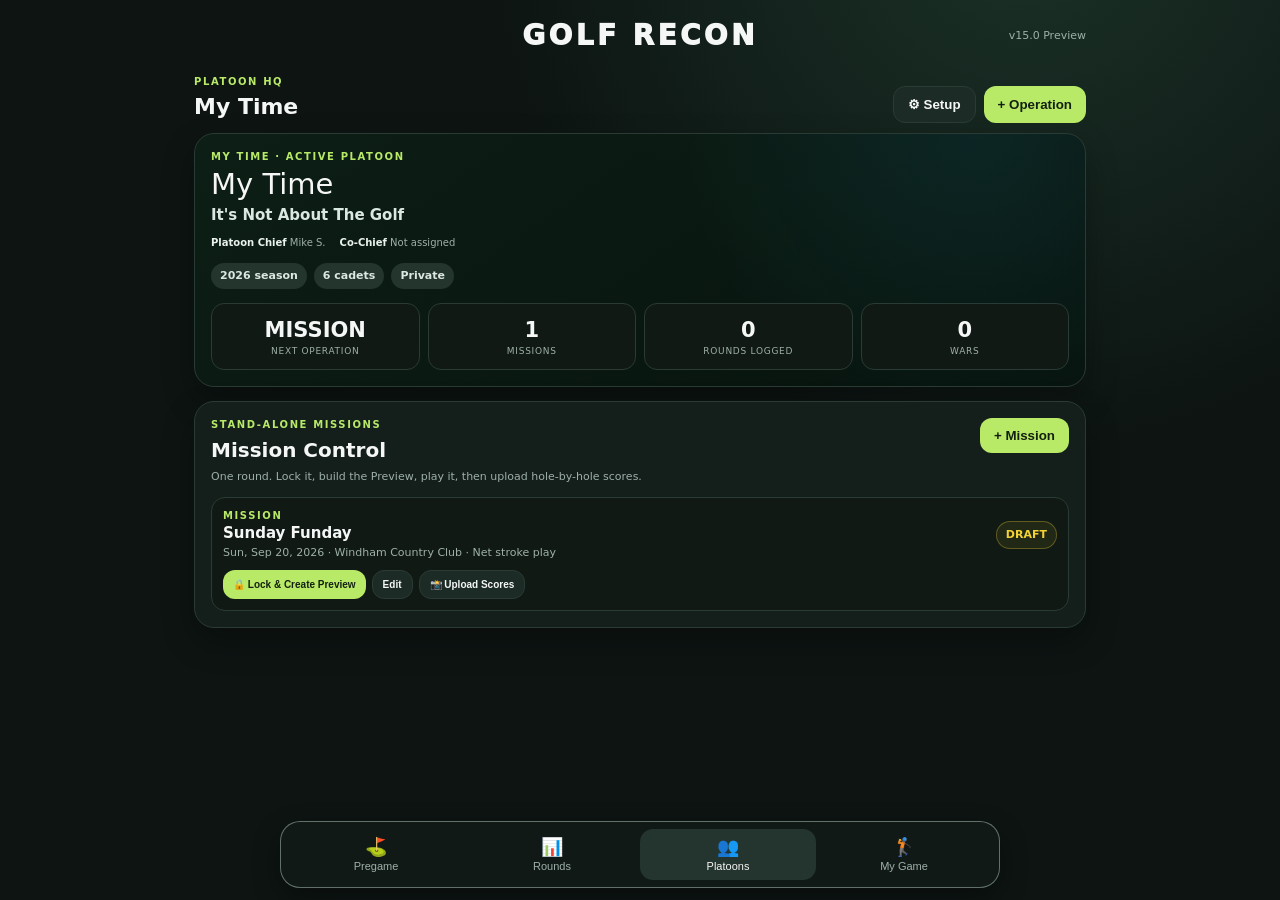
==== platoons-v15.html @ 47cfb5f1 "Add Platoons v15 mission and war workflow prototype" ====
<!doctype html>
<html lang="en">
<head>
<meta charset="utf-8"><meta name="viewport" content="width=device-width,initial-scale=1,viewport-fit=cover">
<title>Golf Recon v15 Platoons</title>
<style>
:root{--bg:#0d1412;--panel:#15201c;--panel2:#1d2b26;--line:#2a3a34;--text:#f5f7f6;--muted:#9eb0a8;--accent:#b8ea68;--accent2:#83c94f;--warning:#ffd400;--danger:#ff4d4f;--blue:#7edbff;--shadow:0 14px 32px rgba(0,0,0,.28)}*{box-sizing:border-box}body{margin:0;background:radial-gradient(circle at 80% -10%,#1b3228 0,#0d1412 38%),var(--bg);color:var(--text);font:15px/1.45 Inter,ui-sans-serif,system-ui,-apple-system,BlinkMacSystemFont,"Segoe UI",sans-serif}.app{max-width:920px;margin:auto;min-height:100vh;padding:16px 14px 100px}.top{display:grid;grid-template-columns:1fr auto 1fr;align-items:center;margin-bottom:18px}.brand{text-align:center;font-size:28px;font-weight:950;letter-spacing:.12em}.version{font-size:11px;color:var(--muted);justify-self:end}.eyebrow{font-size:10px;letter-spacing:.16em;color:var(--accent);font-weight:900}.section-head{display:flex;justify-content:space-between;align-items:flex-end;gap:12px;margin:18px 0 10px}.section-head h2{margin:2px 0 0;font-size:22px}.actions{display:flex;gap:8px;flex-wrap:wrap}.button{border:0;border-radius:12px;padding:10px 14px;font-weight:850;cursor:pointer}.primary{background:var(--accent);color:#14200f}.secondary{background:var(--panel2);color:var(--text);border:1px solid var(--line)}.card{background:rgba(21,32,28,.94);border:1px solid var(--line);border-radius:20px;padding:16px;box-shadow:var(--shadow)}.command{background:radial-gradient(circle at 88% 0,rgba(56,201,255,.08),transparent 36%),linear-gradient(145deg,rgba(13,31,22,.98),rgba(7,19,14,.98))}.title{font-size:29px;line-height:1;margin:6px 0}.motto{font-weight:800;color:#dbe8e1}.admin{font-size:10px;color:var(--muted);margin-top:9px;display:flex;gap:14px;flex-wrap:wrap}.admin strong{color:#eaf2ee}.badges{display:flex;gap:7px;flex-wrap:wrap;margin-top:12px}.badge,.tag{display:inline-flex;align-items:center;border-radius:999px;padding:5px 9px;background:#24352e;color:#dce8e2;font-size:11px;font-weight:800}.kpis{display:grid;grid-template-columns:repeat(4,1fr);gap:8px;margin-top:14px}.kpi{background:#101914;border:1px solid var(--line);border-radius:13px;padding:11px;text-align:center}.kpi strong{display:block;font-size:21px}.kpi span{display:block;color:var(--muted);font-size:9px;text-transform:uppercase;letter-spacing:.08em}.mission-card,.war-card{margin-top:14px}.row{display:flex;align-items:flex-start;justify-content:space-between;gap:12px}.row h3{margin:3px 0 4px;font-size:20px}.muted{color:var(--muted)}.small{font-size:11px}.war{color:#ffcf68;border:1px solid rgba(255,207,104,.35);background:rgba(255,207,104,.08)}.mission{color:var(--blue);border:1px solid rgba(126,219,255,.28);background:rgba(126,219,255,.08)}.draft{color:#f2d335;border:1px solid rgba(242,211,53,.3);background:rgba(242,211,53,.08)}.ready{color:var(--accent);border:1px solid rgba(184,234,104,.3);background:rgba(184,234,104,.07)}.complete{color:#7ee39b;border:1px solid rgba(126,227,155,.3);background:rgba(126,227,155,.07)}.progress{height:8px;background:#0c1512;border-radius:999px;overflow:hidden;margin:12px 0}.progress span{display:block;height:100%;background:linear-gradient(90deg,var(--accent),var(--accent2));width:50%}.mission-list{display:grid;gap:8px;margin-top:12px}.mission-item{border:1px solid var(--line);background:#101914;border-radius:14px;padding:11px}.mission-item .row{align-items:center}.mini-actions{display:flex;gap:6px;flex-wrap:wrap;margin-top:9px}.mini-actions .button{padding:8px 10px;font-size:10px}.leaderboard{width:100%;border-collapse:collapse;margin-top:10px}.leaderboard th,.leaderboard td{padding:9px 6px;border-bottom:1px solid var(--line);text-align:left}.leaderboard th{font-size:9px;color:var(--muted);text-transform:uppercase;letter-spacing:.08em}.leaderboard td:nth-child(n+2),.leaderboard th:nth-child(n+2){text-align:right}.move-up{color:#69df8b}.move-down{color:#ff8f8f}.preview{margin-top:12px;border-left:3px solid var(--accent);padding:12px 12px 2px;background:#101914;border-radius:0 13px 13px 0}.preview h4{margin:0 0 5px}.preview p{font-size:12px;color:#dce6e1;margin:0 0 10px}.bottom-nav{position:fixed;left:50%;bottom:12px;transform:translateX(-50%);width:min(720px,calc(100% - 24px));display:grid;grid-template-columns:repeat(4,1fr);background:rgba(18,27,24,.96);backdrop-filter:blur(14px);border:1px solid rgba(207,232,219,.42);border-radius:20px;padding:7px;box-shadow:0 10px 28px rgba(0,0,0,.32)}.nav{border:0;background:transparent;color:var(--muted);padding:7px;border-radius:13px}.nav span{display:block;font-size:18px}.nav small{font-size:11px}.nav.active{background:#24342e;color:var(--text)}dialog{border:0;padding:0;background:transparent;color:var(--text);width:min(640px,calc(100% - 24px))}dialog::backdrop{background:rgba(0,0,0,.75)}.dialog{max-height:calc(100dvh - 28px);overflow:auto;background:#16221d;border:1px solid var(--line);border-radius:22px;padding:20px}.dialog-head{display:flex;justify-content:space-between;gap:10px}.dialog-head h2{margin:3px 0}.x{border:0;background:transparent;color:var(--text);font-size:20px}.form-grid{display:grid;grid-template-columns:1fr 1fr;gap:10px}label{display:grid;gap:5px;margin-top:11px;font-weight:750;font-size:12px}input,select,textarea{width:100%;background:#0e1714;color:var(--text);border:1px solid var(--line);border-radius:11px;padding:10px;font:inherit}textarea{min-height:72px}.choice-grid{display:grid;grid-template-columns:1fr 1fr;gap:9px;margin-top:14px}.choice{border:1px solid var(--line);background:#101914;color:var(--text);border-radius:14px;padding:16px;text-align:left}.choice strong{display:block;font-size:17px}.choice span{display:block;font-size:10px;color:var(--muted);margin-top:4px}.dialog-actions{display:flex;justify-content:flex-end;gap:8px;margin-top:17px}.notice{font-size:10px;color:var(--muted);padding:9px 10px;border:1px solid var(--line);border-radius:10px;background:#101914;margin-top:10px}.score-grid{overflow:auto;margin-top:10px}.score-grid table{border-collapse:collapse;min-width:760px;width:100%;font-size:10px}.score-grid th,.score-grid td{padding:5px;border:1px solid var(--line);text-align:center}.score-grid th:first-child,.score-grid td:first-child{text-align:left;position:sticky;left:0;background:#101914}.upload{border:1px dashed #52685d;border-radius:16px;padding:20px;text-align:center;background:#101914;margin-top:14px}.upload input{display:none}.hidden{display:none}@media(max-width:700px){.brand{font-size:22px}.kpis{grid-template-columns:repeat(2,1fr)}.form-grid,.choice-grid{grid-template-columns:1fr}.row{flex-direction:column}.row .actions{width:100%}.section-head{align-items:flex-start}.section-head .actions{justify-content:flex-end}.app{padding-left:12px;padding-right:12px}}
</style>
</head>
<body><div class="app"><div class="top"><div></div><div class="brand">GOLF RECON</div><div class="version">v15.0 Preview</div></div><main id="app"></main></div>
<nav class="bottom-nav"><button class="nav"><span>⛳</span><small>Pregame</small></button><button class="nav"><span>📊</span><small>Rounds</small></button><button class="nav active"><span>👥</span><small>Platoons</small></button><button class="nav"><span>🏌️</span><small>My Game</small></button></nav>
<script>
const K='golfrecon-platoons-v15-preview';
const defaultState={name:'My Time',motto:"It's Not About The Golf",chief:'Mike S.',coChief:'Not assigned',season:2026,cadets:6,visibility:'Private',wars:[],missions:[{id:'m1',title:'Sunday Funday',date:'2026-09-20',course:'Windham Country Club',format:'Net stroke play',players:['Mike S.','Sully','Chuck','Cunny'],status:'draft',preview:null,results:null}]};
let data=(()=>{try{return {...defaultState,...JSON.parse(localStorage.getItem(K)||'{}')}}catch{return structuredClone(defaultState)}})();
const save=()=>localStorage.setItem(K,JSON.stringify(data));
const esc=s=>String(s??'').replace(/[&<>"']/g,m=>({'&':'&amp;','<':'&lt;','>':'&gt;','"':'&quot;',"'":'&#39;'}[m]));
const fmtDate=v=>v?new Date(v+'T12:00:00').toLocaleDateString(undefined,{weekday:'short',month:'short',day:'numeric',year:'numeric'}):'Date TBD';
function allMissions(){return [...(data.missions||[]),...(data.wars||[]).flatMap(w=>(w.missions||[]).map(m=>({...m,warId:w.id,warTitle:w.title})))]}
function createPreview(m){const prior=allMissions().filter(x=>x.id!==m.id&&x.course===m.course&&x.results);const history=prior.length?`${prior.length} prior Platoon round${prior.length===1?'':'s'} here are in the books.`:'No Platoon history here yet — this one starts the book.';return {generated:new Date().toISOString(),battlefield:`${m.course}: ${history}`,watch:`Watch the opening stretch and keep doubles off the card. ${m.players?.[0]||'The field'} gets the first spotlight.`,history:prior.length?`Previous rounds at ${m.course} are loaded and will drive player-versus-player callouts.`:`First Mission at ${m.course}. Today's scores will establish the course baseline.`,targets:(m.players||[]).map((p,i)=>`${p} — ${i===0?'set the pace':'beat your own baseline and pressure the leaders'}.`).join(' ')}}
function statusTag(s){return `<span class="tag ${s==='completed'?'complete':s==='ready'?'ready':'draft'}">${s==='completed'?'COMPLETE':s==='ready'?'PREVIEW READY':'DRAFT'}</span>`}
function render(){const missions=allMissions();const completed=missions.filter(m=>m.status==='completed').length;const next=missions.filter(m=>m.status!=='completed').sort((a,b)=>String(a.date).localeCompare(String(b.date)))[0];document.getElementById('app').innerHTML=`
<div class="section-head"><div><div class="eyebrow">PLATOON HQ</div><h2>${esc(data.name)}</h2></div><div class="actions"><button class="button secondary" onclick="openSetup()">⚙ Setup</button><button class="button primary" onclick="openCreateChooser()">+ Operation</button></div></div>
<section class="card command"><div class="eyebrow">${esc(data.name.toUpperCase())} · ACTIVE PLATOON</div><div class="title">${esc(data.name)}</div><div class="motto">${esc(data.motto)}</div><div class="admin"><span><strong>Platoon Chief</strong> ${esc(data.chief)}</span><span><strong>Co-Chief</strong> ${esc(data.coChief)}</span></div><div class="badges"><span class="badge">${data.season} season</span><span class="badge">${data.cadets} cadets</span><span class="badge">${esc(data.visibility)}</span></div><div class="kpis"><div class="kpi"><strong>${next?esc(next.warId?'WAR':'MISSION'):'—'}</strong><span>Next Operation</span></div><div class="kpi"><strong>${missions.length}</strong><span>Missions</span></div><div class="kpi"><strong>${completed}</strong><span>Rounds Logged</span></div><div class="kpi"><strong>${data.wars?.length||0}</strong><span>Wars</span></div></div></section>
${(data.wars||[]).map(renderWar).join('')}
<section class="card mission-card"><div class="row"><div><div class="eyebrow">STAND-ALONE MISSIONS</div><h3>Mission Control</h3><div class="muted small">One round. Lock it, build the Preview, play it, then upload hole-by-hole scores.</div></div><button class="button primary" onclick="openMissionEditor()">+ Mission</button></div><div class="mission-list">${(data.missions||[]).length?(data.missions||[]).map(m=>renderMission(m)).join(''):'<div class="muted small">No stand-alone Missions yet.</div>'}</div></section>`}
function renderMission(m,war){return `<div class="mission-item"><div class="row"><div><div class="eyebrow">${war?'WAR MISSION':'MISSION'}</div><strong>${esc(m.title||m.course)}</strong><div class="muted small">${esc(fmtDate(m.date))} · ${esc(m.course)}${m.format?' · '+esc(m.format):''}</div></div>${statusTag(m.status)}</div>${m.preview?`<div class="preview"><h4>🛰️ Pre-Mission Intel</h4><p><strong>The Battlefield:</strong> ${esc(m.preview.battlefield)}</p><p><strong>Watch These Guys:</strong> ${esc(m.preview.watch)}</p><p><strong>History Lesson:</strong> ${esc(m.preview.history)}</p></div>`:''}<div class="mini-actions">${m.status==='draft'?`<button class="button primary" onclick="lockMission('${m.id}','${war?.id||''}')">🔒 Lock & Create Preview</button>`:`<button class="button secondary" onclick="viewPreview('${m.id}','${war?.id||''}')">View Preview</button>`}<button class="button secondary" onclick="openMissionEditor('${m.id}','${war?.id||''}')">Edit</button><button class="button secondary" onclick="openScores('${m.id}','${war?.id||''}')">📸 Upload Scores</button></div></div>`}
function renderWar(w){const ms=w.missions||[],done=ms.filter(m=>m.status==='completed').length;const leaderboard=calcLeaderboard(w);return `<section class="card war-card"><div class="row"><div><div class="eyebrow">WAR</div><h3>${esc(w.title)}</h3><div class="muted small">${esc(w.location||'Multi-course operation')} · ${done} of ${ms.length} Missions complete</div></div><span class="tag war">WAR IN PROGRESS</span></div><div class="progress"><span style="width:${ms.length?Math.round(done/ms.length*100):0}%"></span></div><div class="eyebrow">LIVE WAR LEADERBOARD</div>${leaderboard.length?`<table class="leaderboard"><thead><tr><th>Player</th><th>Missions</th><th>Pts</th><th>Move</th></tr></thead><tbody>${leaderboard.map((x,i)=>`<tr><td>${i+1}. ${esc(x.name)}</td><td>${x.played}</td><td><strong>${x.points}</strong></td><td class="${x.move>0?'move-up':x.move<0?'move-down':''}">${x.move>0?'▲ '+x.move:x.move<0?'▼ '+Math.abs(x.move):'—'}</td></tr>`).join('')}</tbody></table>`:'<div class="notice">Leaderboard activates as Mission results are completed.</div>'}<div class="mission-list">${ms.map(m=>renderMission(m,w)).join('')}</div><div class="mini-actions"><button class="button primary" onclick="openMissionEditor('','${w.id}')">+ Add Mission</button><button class="button secondary" onclick="lockWar('${w.id}')">🔒 Lock War & Create Preview</button></div>${w.preview?`<div class="preview"><h4>⚔️ War Preview</h4><p>${esc(w.preview)}</p></div>`:''}</section>`}
function calcLeaderboard(w){const map={};(w.missions||[]).filter(m=>m.status==='completed'&&m.results).forEach(m=>(m.results||[]).forEach(r=>{const x=map[r.name]||(map[r.name]={name:r.name,points:0,played:0,move:0});x.points+=Number(r.points||0);x.played++}));return Object.values(map).sort((a,b)=>b.points-a.points)}
function dlg(html){const d=document.createElement('dialog');d.innerHTML=`<div class="dialog">${html}</div>`;document.body.appendChild(d);d.addEventListener('close',()=>d.remove());d.showModal();return d}
function openCreateChooser(){const d=dlg(`<div class="dialog-head"><div><div class="eyebrow">CREATE OPERATION</div><h2>Mission or War?</h2></div><button class="x" onclick="this.closest('dialog').close()">✕</button></div><div class="choice-grid"><button class="choice" id="missionChoice"><strong>⛳ Mission</strong><span>One competitive round at one course.</span></button><button class="choice" id="warChoice"><strong>⚔️ War</strong><span>Multiple Missions, multiple rounds and courses, one live leaderboard.</span></button></div>`);d.querySelector('#missionChoice').onclick=()=>{d.close();openMissionEditor()};d.querySelector('#warChoice').onclick=()=>{d.close();openWarEditor()}}
function openSetup(){const d=dlg(`<div class="dialog-head"><div><div class="eyebrow">PLATOON SETUP</div><h2>${esc(data.name)}</h2></div><button class="x" onclick="this.closest('dialog').close()">✕</button></div><div class="form-grid"><label>Platoon name<input id="pn" value="${esc(data.name)}"></label><label>Season<input id="ps" type="number" value="${data.season}"></label></div><label>Motto<input id="pm" value="${esc(data.motto)}"></label><div class="form-grid"><label>Platoon Chief<input id="pc" value="${esc(data.chief)}"></label><label>Co-Chief<input id="pco" value="${esc(data.coChief)}"></label></div><div class="dialog-actions"><button class="button secondary" onclick="this.closest('dialog').close()">Cancel</button><button class="button primary" id="save">Save</button></div>`);d.querySelector('#save').onclick=()=>{data.name=d.querySelector('#pn').value.trim()||'My Time';data.season=Number(d.querySelector('#ps').value)||2026;data.motto=d.querySelector('#pm').value.trim();data.chief=d.querySelector('#pc').value.trim();data.coChief=d.querySelector('#pco').value.trim()||'Not assigned';save();d.close();render()}}
function openWarEditor(id){const w=(data.wars||[]).find(x=>x.id===id)||{};const d=dlg(`<div class="dialog-head"><div><div class="eyebrow">WAR SETUP</div><h2>${id?'Edit War':'Create War'}</h2></div><button class="x" onclick="this.closest('dialog').close()">✕</button></div><label>War name<input id="wt" value="${esc(w.title||'')}" placeholder="Butter Brook War 2027"></label><div class="form-grid"><label>Start date<input id="ws" type="date" value="${esc(w.start||'')}"></label><label>End date<input id="we" type="date" value="${esc(w.end||'')}"></label></div><label>Scoring system<select id="wf"><option>Points</option><option>Cumulative net</option><option>Match-play points</option><option>Team points</option></select></label><label>War notes<textarea id="wn">${esc(w.notes||'')}</textarea></label><div class="notice">Each Mission inside a War keeps its own course, date, players, handicap setup, format and results. The War leaderboard recalculates after every completed Mission.</div><div class="dialog-actions"><button class="button secondary" onclick="this.closest('dialog').close()">Cancel</button><button class="button primary" id="save">Save War</button></div>`);d.querySelector('#save').onclick=()=>{if(!d.querySelector('#wt').value.trim())return alert('Name the War.');if(id){Object.assign(w,{title:d.querySelector('#wt').value.trim(),start:d.querySelector('#ws').value,end:d.querySelector('#we').value,scoring:d.querySelector('#wf').value,notes:d.querySelector('#wn').value})}else{data.wars.push({id:'w'+Date.now(),title:d.querySelector('#wt').value.trim(),start:d.querySelector('#ws').value,end:d.querySelector('#we').value,scoring:d.querySelector('#wf').value,notes:d.querySelector('#wn').value,missions:[],preview:null})}save();d.close();render()}}
function missionRef(mid,wid){if(wid){const w=data.wars.find(x=>x.id===wid);return {m:w?.missions?.find(x=>x.id===mid),w}}return {m:data.missions.find(x=>x.id===mid),w:null}}
function openMissionEditor(mid='',wid=''){const ref=mid?missionRef(mid,wid):{m:null,w:wid?data.wars.find(x=>x.id===wid):null},m=ref.m||{};const d=dlg(`<div class="dialog-head"><div><div class="eyebrow">MISSION SETUP</div><h2>${mid?'Edit':'Create'} Mission</h2></div><button class="x" onclick="this.closest('dialog').close()">✕</button></div>${ref.w?`<div class="notice">Part of War: <strong>${esc(ref.w.title)}</strong></div>`:''}<div class="form-grid"><label>Date<input id="md" type="date" value="${esc(m.date||'')}"></label><label>Tee time<input id="mt" type="time" value="${esc(m.teeTime||'')}"></label></div><label>Course<input id="mc" value="${esc(m.course||'')}" placeholder="Campbell's Scottish Highlands"></label><label>Mission title<input id="mn" value="${esc(m.title||'')}" placeholder="Optional"></label><label>Format<input id="mf" value="${esc(m.format||'')}" placeholder="Net stroke play, skins, teams..."></label><label>Players<input id="mp" value="${esc((m.players||[]).join(', '))}" placeholder="Mike S., Sully, Chuck, Cunny"></label><label>Rules / notes<textarea id="mnotes">${esc(m.notes||'')}</textarea></label><div class="notice">Mission stays in DRAFT until you deliberately lock it and create the Preview.</div><div class="dialog-actions"><button class="button secondary" onclick="this.closest('dialog').close()">Cancel</button><button class="button primary" id="save">Save Draft</button></div>`);d.querySelector('#save').onclick=()=>{if(!d.querySelector('#md').value||!d.querySelector('#mc').value.trim())return alert('Choose a date and course.');const row={id:mid||'m'+Date.now(),date:d.querySelector('#md').value,teeTime:d.querySelector('#mt').value,course:d.querySelector('#mc').value.trim(),title:d.querySelector('#mn').value.trim(),format:d.querySelector('#mf').value.trim(),players:d.querySelector('#mp').value.split(',').map(x=>x.trim()).filter(Boolean),notes:d.querySelector('#mnotes').value.trim(),status:m.status||'draft',preview:m.preview||null,results:m.results||null};if(mid)Object.assign(ref.m,row);else if(ref.w)ref.w.missions.push(row);else data.missions.push(row);save();d.close();render()}}
function lockMission(mid,wid){const {m}=missionRef(mid,wid);if(!m)return;m.preview=createPreview(m);m.status='ready';save();render();viewPreview(mid,wid)}
function viewPreview(mid,wid){const {m}=missionRef(mid,wid);if(!m?.preview)return;dlg(`<div class="dialog-head"><div><div class="eyebrow">PRE-MISSION INTEL</div><h2>${esc(m.title||m.course)}</h2></div><button class="x" onclick="this.closest('dialog').close()">✕</button></div><div class="preview"><h4>🗺️ The Battlefield</h4><p>${esc(m.preview.battlefield)}</p><h4>👀 Watch These Guys</h4><p>${esc(m.preview.watch)}</p><h4>🔥 History Lesson</h4><p>${esc(m.preview.history)}</p><h4>🎯 Today's Targets</h4><p>${esc(m.preview.targets)}</p></div><div class="dialog-actions"><button class="button secondary" onclick="this.closest('dialog').close()">Close</button></div>`)}
function lockWar(id){const w=data.wars.find(x=>x.id===id);if(!w)return;if(!w.missions.length)return alert('Add at least one Mission first.');w.preview=`${w.title} is locked with ${w.missions.length} Mission${w.missions.length===1?'':'s'}. The leaderboard will update automatically as each Mission is completed. Courses on deck: ${[...new Set(w.missions.map(m=>m.course))].join(' · ')}.`;w.missions.forEach(m=>{if(m.status==='draft'){m.preview=createPreview(m);m.status='ready'}});save();render()}
function openScores(mid,wid){const {m,w}=missionRef(mid,wid);if(!m)return;const d=dlg(`<div class="dialog-head"><div><div class="eyebrow">MISSION RESULTS</div><h2>${esc(m.title||m.course)}</h2></div><button class="x" onclick="this.closest('dialog').close()">✕</button></div><div class="notice">Upload the same player screenshots you already use. Golf Recon will ultimately extract player name, holes 1–18, front/back/total and tournament handicap, then let you verify before saving.</div><label class="upload"><strong>📸 Add score screenshots</strong><span class="muted small">One or more player score screens</span><input id="files" type="file" accept="image/*" multiple></label><div id="fileNames" class="muted small" style="margin-top:8px"></div><div class="form-grid"><label>For this preview, player results<input id="results" placeholder="Mike S.:78:10, Sully:84:7, Chuck:88:5"></label><label>Format<span class="notice" style="margin:0">player:gross:war points</span></label></div><div class="notice">The live build will replace this temporary result entry with screenshot parsing and hole-by-hole verification.</div><div class="dialog-actions"><button class="button secondary" onclick="this.closest('dialog').close()">Cancel</button><button class="button primary" id="saveResults">Complete Mission</button></div>`);const f=d.querySelector('#files');f.onchange=()=>d.querySelector('#fileNames').textContent=[...f.files].map(x=>x.name).join(' · ');d.querySelector('#saveResults').onclick=()=>{const raw=d.querySelector('#results').value.trim();if(!raw)return alert('Enter preview results for now.');m.results=raw.split(',').map(x=>{const [name,gross,points]=x.split(':').map(y=>y.trim());return{name,gross:Number(gross),points:Number(points||0)}}).filter(x=>x.name);m.status='completed';save();d.close();render()}}
render();
</script></body></html>
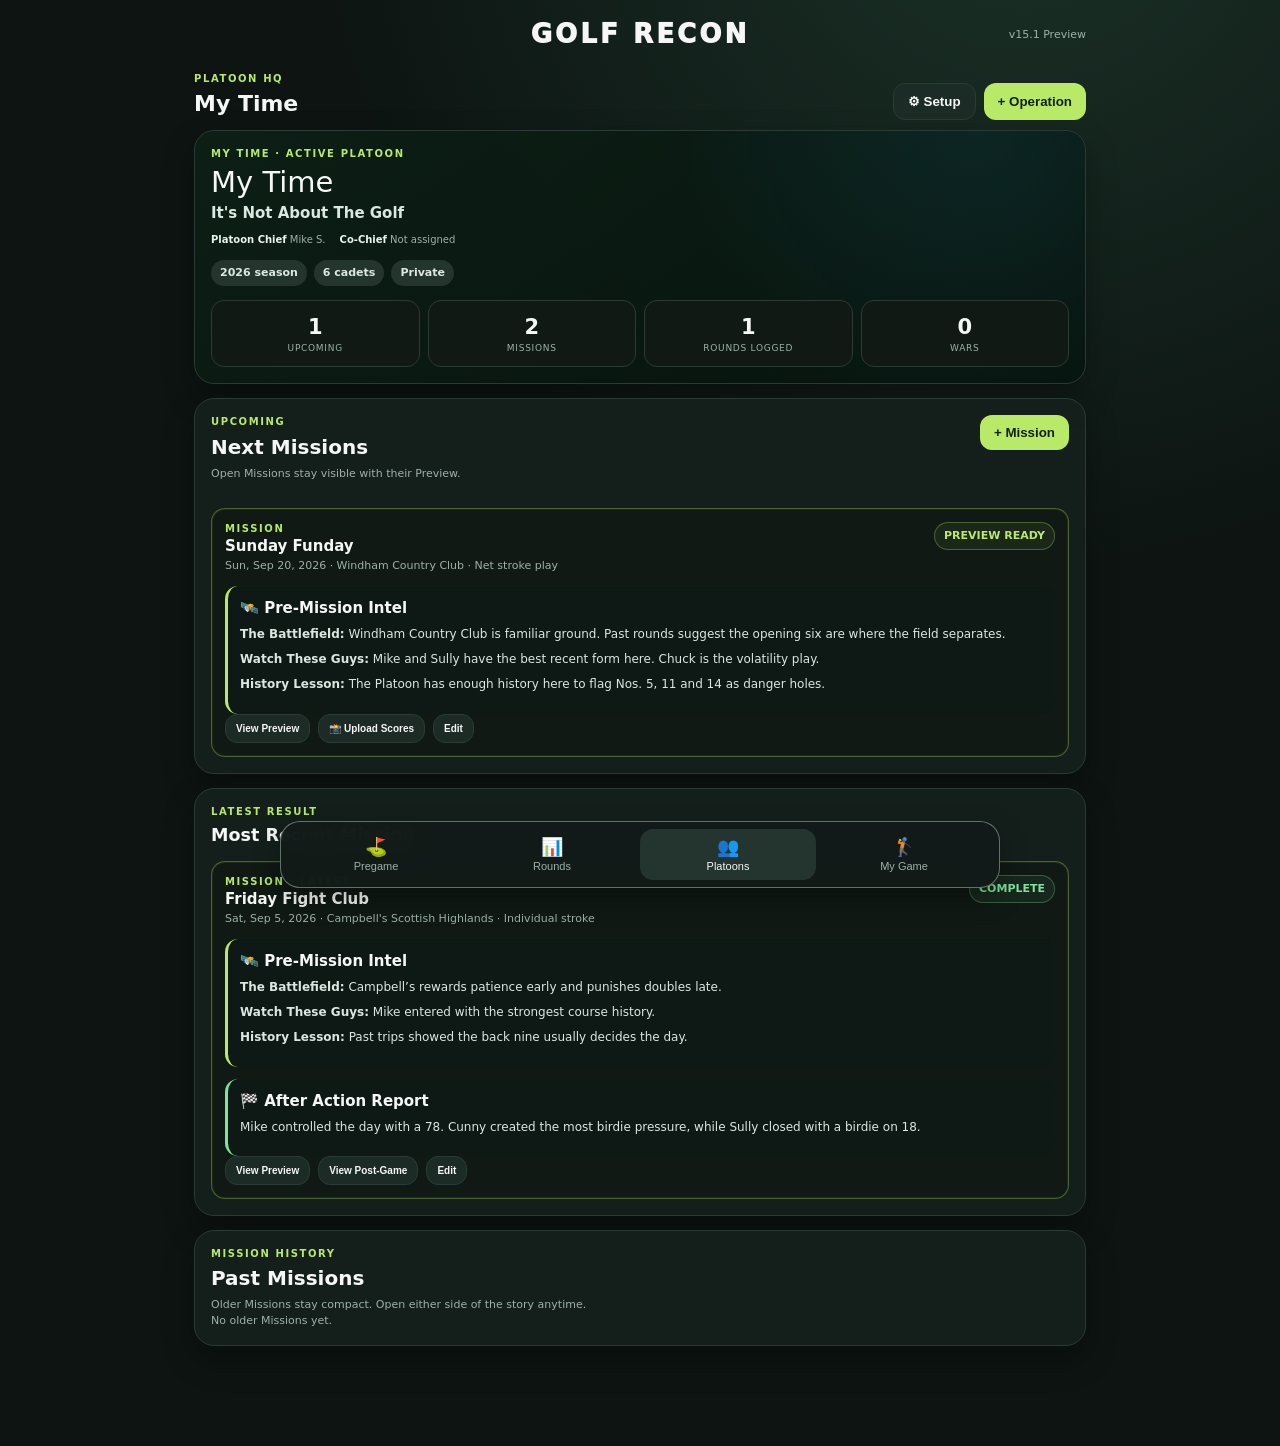
==== commit 919d1b75: "Refine Platoons mission timeline and roster-driven player selection" ====
--- a/platoons-v15.html
+++ b/platoons-v15.html
@@ -4,38 +4,49 @@
 <meta charset="utf-8"><meta name="viewport" content="width=device-width,initial-scale=1,viewport-fit=cover">
 <title>Golf Recon v15 Platoons</title>
 <style>
-:root{--bg:#0d1412;--panel:#15201c;--panel2:#1d2b26;--line:#2a3a34;--text:#f5f7f6;--muted:#9eb0a8;--accent:#b8ea68;--accent2:#83c94f;--warning:#ffd400;--danger:#ff4d4f;--blue:#7edbff;--shadow:0 14px 32px rgba(0,0,0,.28)}*{box-sizing:border-box}body{margin:0;background:radial-gradient(circle at 80% -10%,#1b3228 0,#0d1412 38%),var(--bg);color:var(--text);font:15px/1.45 Inter,ui-sans-serif,system-ui,-apple-system,BlinkMacSystemFont,"Segoe UI",sans-serif}.app{max-width:920px;margin:auto;min-height:100vh;padding:16px 14px 100px}.top{display:grid;grid-template-columns:1fr auto 1fr;align-items:center;margin-bottom:18px}.brand{text-align:center;font-size:28px;font-weight:950;letter-spacing:.12em}.version{font-size:11px;color:var(--muted);justify-self:end}.eyebrow{font-size:10px;letter-spacing:.16em;color:var(--accent);font-weight:900}.section-head{display:flex;justify-content:space-between;align-items:flex-end;gap:12px;margin:18px 0 10px}.section-head h2{margin:2px 0 0;font-size:22px}.actions{display:flex;gap:8px;flex-wrap:wrap}.button{border:0;border-radius:12px;padding:10px 14px;font-weight:850;cursor:pointer}.primary{background:var(--accent);color:#14200f}.secondary{background:var(--panel2);color:var(--text);border:1px solid var(--line)}.card{background:rgba(21,32,28,.94);border:1px solid var(--line);border-radius:20px;padding:16px;box-shadow:var(--shadow)}.command{background:radial-gradient(circle at 88% 0,rgba(56,201,255,.08),transparent 36%),linear-gradient(145deg,rgba(13,31,22,.98),rgba(7,19,14,.98))}.title{font-size:29px;line-height:1;margin:6px 0}.motto{font-weight:800;color:#dbe8e1}.admin{font-size:10px;color:var(--muted);margin-top:9px;display:flex;gap:14px;flex-wrap:wrap}.admin strong{color:#eaf2ee}.badges{display:flex;gap:7px;flex-wrap:wrap;margin-top:12px}.badge,.tag{display:inline-flex;align-items:center;border-radius:999px;padding:5px 9px;background:#24352e;color:#dce8e2;font-size:11px;font-weight:800}.kpis{display:grid;grid-template-columns:repeat(4,1fr);gap:8px;margin-top:14px}.kpi{background:#101914;border:1px solid var(--line);border-radius:13px;padding:11px;text-align:center}.kpi strong{display:block;font-size:21px}.kpi span{display:block;color:var(--muted);font-size:9px;text-transform:uppercase;letter-spacing:.08em}.mission-card,.war-card{margin-top:14px}.row{display:flex;align-items:flex-start;justify-content:space-between;gap:12px}.row h3{margin:3px 0 4px;font-size:20px}.muted{color:var(--muted)}.small{font-size:11px}.war{color:#ffcf68;border:1px solid rgba(255,207,104,.35);background:rgba(255,207,104,.08)}.mission{color:var(--blue);border:1px solid rgba(126,219,255,.28);background:rgba(126,219,255,.08)}.draft{color:#f2d335;border:1px solid rgba(242,211,53,.3);background:rgba(242,211,53,.08)}.ready{color:var(--accent);border:1px solid rgba(184,234,104,.3);background:rgba(184,234,104,.07)}.complete{color:#7ee39b;border:1px solid rgba(126,227,155,.3);background:rgba(126,227,155,.07)}.progress{height:8px;background:#0c1512;border-radius:999px;overflow:hidden;margin:12px 0}.progress span{display:block;height:100%;background:linear-gradient(90deg,var(--accent),var(--accent2));width:50%}.mission-list{display:grid;gap:8px;margin-top:12px}.mission-item{border:1px solid var(--line);background:#101914;border-radius:14px;padding:11px}.mission-item .row{align-items:center}.mini-actions{display:flex;gap:6px;flex-wrap:wrap;margin-top:9px}.mini-actions .button{padding:8px 10px;font-size:10px}.leaderboard{width:100%;border-collapse:collapse;margin-top:10px}.leaderboard th,.leaderboard td{padding:9px 6px;border-bottom:1px solid var(--line);text-align:left}.leaderboard th{font-size:9px;color:var(--muted);text-transform:uppercase;letter-spacing:.08em}.leaderboard td:nth-child(n+2),.leaderboard th:nth-child(n+2){text-align:right}.move-up{color:#69df8b}.move-down{color:#ff8f8f}.preview{margin-top:12px;border-left:3px solid var(--accent);padding:12px 12px 2px;background:#101914;border-radius:0 13px 13px 0}.preview h4{margin:0 0 5px}.preview p{font-size:12px;color:#dce6e1;margin:0 0 10px}.bottom-nav{position:fixed;left:50%;bottom:12px;transform:translateX(-50%);width:min(720px,calc(100% - 24px));display:grid;grid-template-columns:repeat(4,1fr);background:rgba(18,27,24,.96);backdrop-filter:blur(14px);border:1px solid rgba(207,232,219,.42);border-radius:20px;padding:7px;box-shadow:0 10px 28px rgba(0,0,0,.32)}.nav{border:0;background:transparent;color:var(--muted);padding:7px;border-radius:13px}.nav span{display:block;font-size:18px}.nav small{font-size:11px}.nav.active{background:#24342e;color:var(--text)}dialog{border:0;padding:0;background:transparent;color:var(--text);width:min(640px,calc(100% - 24px))}dialog::backdrop{background:rgba(0,0,0,.75)}.dialog{max-height:calc(100dvh - 28px);overflow:auto;background:#16221d;border:1px solid var(--line);border-radius:22px;padding:20px}.dialog-head{display:flex;justify-content:space-between;gap:10px}.dialog-head h2{margin:3px 0}.x{border:0;background:transparent;color:var(--text);font-size:20px}.form-grid{display:grid;grid-template-columns:1fr 1fr;gap:10px}label{display:grid;gap:5px;margin-top:11px;font-weight:750;font-size:12px}input,select,textarea{width:100%;background:#0e1714;color:var(--text);border:1px solid var(--line);border-radius:11px;padding:10px;font:inherit}textarea{min-height:72px}.choice-grid{display:grid;grid-template-columns:1fr 1fr;gap:9px;margin-top:14px}.choice{border:1px solid var(--line);background:#101914;color:var(--text);border-radius:14px;padding:16px;text-align:left}.choice strong{display:block;font-size:17px}.choice span{display:block;font-size:10px;color:var(--muted);margin-top:4px}.dialog-actions{display:flex;justify-content:flex-end;gap:8px;margin-top:17px}.notice{font-size:10px;color:var(--muted);padding:9px 10px;border:1px solid var(--line);border-radius:10px;background:#101914;margin-top:10px}.score-grid{overflow:auto;margin-top:10px}.score-grid table{border-collapse:collapse;min-width:760px;width:100%;font-size:10px}.score-grid th,.score-grid td{padding:5px;border:1px solid var(--line);text-align:center}.score-grid th:first-child,.score-grid td:first-child{text-align:left;position:sticky;left:0;background:#101914}.upload{border:1px dashed #52685d;border-radius:16px;padding:20px;text-align:center;background:#101914;margin-top:14px}.upload input{display:none}.hidden{display:none}@media(max-width:700px){.brand{font-size:22px}.kpis{grid-template-columns:repeat(2,1fr)}.form-grid,.choice-grid{grid-template-columns:1fr}.row{flex-direction:column}.row .actions{width:100%}.section-head{align-items:flex-start}.section-head .actions{justify-content:flex-end}.app{padding-left:12px;padding-right:12px}}
+:root{--bg:#0d1412;--panel:#15201c;--panel2:#1d2b26;--line:#2a3a34;--text:#f5f7f6;--muted:#9eb0a8;--accent:#b8ea68;--accent2:#83c94f;--warning:#ffd400;--blue:#7edbff;--gold:#ffcf68;--good:#7ee39b;--shadow:0 14px 32px rgba(0,0,0,.28)}*{box-sizing:border-box}body{margin:0;background:radial-gradient(circle at 80% -10%,#1b3228 0,#0d1412 38%),var(--bg);color:var(--text);font:15px/1.45 Inter,ui-sans-serif,system-ui,-apple-system,BlinkMacSystemFont,"Segoe UI",sans-serif}.app{max-width:920px;margin:auto;min-height:100vh;padding:16px 14px 100px}.top{display:grid;grid-template-columns:1fr auto 1fr;align-items:center;margin-bottom:18px}.brand{text-align:center;font-size:26px;font-weight:950;letter-spacing:.12em}.version{font-size:11px;color:var(--muted);justify-self:end}.eyebrow{font-size:10px;letter-spacing:.16em;color:var(--accent);font-weight:900}.section-head{display:flex;justify-content:space-between;align-items:flex-end;gap:12px;margin:18px 0 10px}.section-head h2{margin:2px 0 0;font-size:22px}.actions,.mini-actions{display:flex;gap:8px;flex-wrap:wrap}.button{border:0;border-radius:12px;padding:10px 14px;font-weight:850;cursor:pointer}.primary{background:var(--accent);color:#14200f}.secondary{background:var(--panel2);color:var(--text);border:1px solid var(--line)}.card{background:rgba(21,32,28,.94);border:1px solid var(--line);border-radius:20px;padding:16px;box-shadow:var(--shadow)}.command{background:radial-gradient(circle at 88% 0,rgba(56,201,255,.08),transparent 36%),linear-gradient(145deg,rgba(13,31,22,.98),rgba(7,19,14,.98))}.title{font-size:29px;line-height:1;margin:6px 0}.motto{font-weight:800;color:#dbe8e1}.admin{font-size:10px;color:var(--muted);margin-top:9px;display:flex;gap:14px;flex-wrap:wrap}.admin strong{color:#eaf2ee}.badges{display:flex;gap:7px;flex-wrap:wrap;margin-top:12px}.badge,.tag{display:inline-flex;align-items:center;border-radius:999px;padding:5px 9px;background:#24352e;color:#dce8e2;font-size:11px;font-weight:800}.kpis{display:grid;grid-template-columns:repeat(4,1fr);gap:8px;margin-top:14px}.kpi{background:#101914;border:1px solid var(--line);border-radius:13px;padding:11px;text-align:center}.kpi strong{display:block;font-size:21px}.kpi span{display:block;color:var(--muted);font-size:9px;text-transform:uppercase;letter-spacing:.08em}.row{display:flex;align-items:flex-start;justify-content:space-between;gap:12px}.row h3{margin:3px 0 4px;font-size:20px}.muted{color:var(--muted)}.small{font-size:11px}.ready{color:var(--accent);border:1px solid rgba(184,234,104,.3);background:rgba(184,234,104,.07)}.complete{color:var(--good);border:1px solid rgba(126,227,155,.3);background:rgba(126,227,155,.07)}.draft{color:#f2d335;border:1px solid rgba(242,211,53,.3);background:rgba(242,211,53,.08)}.war{color:var(--gold);border:1px solid rgba(255,207,104,.35);background:rgba(255,207,104,.08)}.mission-stack{display:grid;gap:12px;margin-top:14px}.mission-item{border:1px solid var(--line);background:#101914;border-radius:14px;padding:13px}.mission-focus{border-color:rgba(184,234,104,.35);box-shadow:0 0 0 1px rgba(184,234,104,.08) inset}.preview,.postgame{margin-top:12px;padding:12px;background:#0e1814;border-radius:13px}.preview{border-left:3px solid var(--accent)}.postgame{border-left:3px solid var(--good)}.preview h4,.postgame h4{margin:0 0 6px}.preview p,.postgame p{font-size:12px;color:#dce6e1;margin:0 0 8px}.history-row{display:flex;justify-content:space-between;gap:10px;align-items:center;padding:11px 0;border-bottom:1px solid rgba(255,255,255,.06)}.history-row:last-child{border-bottom:0}.history-main strong{display:block}.history-main span{display:block;color:var(--muted);font-size:10px;margin-top:2px}.archive-actions{display:flex;gap:6px;flex-wrap:wrap;justify-content:flex-end}.archive-actions .button,.mini-actions .button{padding:8px 10px;font-size:10px}.progress{height:8px;background:#0c1512;border-radius:999px;overflow:hidden;margin:12px 0}.progress span{display:block;height:100%;background:linear-gradient(90deg,var(--accent),var(--accent2))}.leaderboard{width:100%;border-collapse:collapse;margin-top:10px}.leaderboard th,.leaderboard td{padding:9px 6px;border-bottom:1px solid var(--line);text-align:left}.leaderboard th{font-size:9px;color:var(--muted);text-transform:uppercase;letter-spacing:.08em}.leaderboard td:nth-child(n+2),.leaderboard th:nth-child(n+2){text-align:right}.player-picks{display:grid;gap:7px;margin-top:10px}.player-pick{display:flex;align-items:center;gap:9px;border:1px solid var(--line);background:#101914;border-radius:11px;padding:10px}.player-pick input{width:auto;margin:0}.bottom-nav{position:fixed;left:50%;bottom:12px;transform:translateX(-50%);width:min(720px,calc(100% - 24px));display:grid;grid-template-columns:repeat(4,1fr);background:rgba(18,27,24,.96);backdrop-filter:blur(14px);border:1px solid rgba(207,232,219,.42);border-radius:20px;padding:7px;box-shadow:0 10px 28px rgba(0,0,0,.32)}.nav{border:0;background:transparent;color:var(--muted);padding:7px;border-radius:13px}.nav span{display:block;font-size:18px}.nav small{font-size:11px}.nav.active{background:#24342e;color:var(--text)}dialog{border:0;padding:0;background:transparent;color:var(--text);width:min(640px,calc(100% - 24px))}dialog::backdrop{background:rgba(0,0,0,.75)}.dialog{max-height:calc(100dvh - 28px);overflow:auto;background:#16221d;border:1px solid var(--line);border-radius:22px;padding:20px}.dialog-head{display:flex;justify-content:space-between;gap:10px}.dialog-head h2{margin:3px 0}.x{border:0;background:transparent;color:var(--text);font-size:20px}.form-grid{display:grid;grid-template-columns:1fr 1fr;gap:10px}label{display:grid;gap:5px;margin-top:11px;font-weight:750;font-size:12px}input,select,textarea{width:100%;background:#0e1714;color:var(--text);border:1px solid var(--line);border-radius:11px;padding:10px;font:inherit}textarea{min-height:72px}.dialog-actions{display:flex;justify-content:flex-end;gap:8px;margin-top:17px}.choice-grid{display:grid;grid-template-columns:1fr 1fr;gap:9px;margin-top:14px}.choice{border:1px solid var(--line);background:#101914;color:var(--text);border-radius:14px;padding:16px;text-align:left}.choice strong{display:block;font-size:17px}.choice span{display:block;font-size:10px;color:var(--muted);margin-top:4px}@media(max-width:700px){.brand{font-size:22px}.kpis{grid-template-columns:repeat(2,1fr)}.form-grid,.choice-grid{grid-template-columns:1fr}.row{flex-direction:column}.history-row{align-items:flex-start}.archive-actions{justify-content:flex-start}}
 </style>
 </head>
-<body><div class="app"><div class="top"><div></div><div class="brand">GOLF RECON</div><div class="version">v15.0 Preview</div></div><main id="app"></main></div>
+<body><div class="app"><div class="top"><div></div><div class="brand">GOLF RECON</div><div class="version">v15.1 Preview</div></div><main id="app"></main></div>
 <nav class="bottom-nav"><button class="nav"><span>⛳</span><small>Pregame</small></button><button class="nav"><span>📊</span><small>Rounds</small></button><button class="nav active"><span>👥</span><small>Platoons</small></button><button class="nav"><span>🏌️</span><small>My Game</small></button></nav>
 <script>
 const K='golfrecon-platoons-v15-preview';
-const defaultState={name:'My Time',motto:"It's Not About The Golf",chief:'Mike S.',coChief:'Not assigned',season:2026,cadets:6,visibility:'Private',wars:[],missions:[{id:'m1',title:'Sunday Funday',date:'2026-09-20',course:'Windham Country Club',format:'Net stroke play',players:['Mike S.','Sully','Chuck','Cunny'],status:'draft',preview:null,results:null}]};
-let data=(()=>{try{return {...defaultState,...JSON.parse(localStorage.getItem(K)||'{}')}}catch{return structuredClone(defaultState)}})();
+const defaultState={name:'My Time',motto:"It's Not About The Golf",chief:'Mike S.',coChief:'Not assigned',season:2026,visibility:'Private',roster:['Mike S.','Sully','Chuck','Cunny','Mannke','Steve'],wars:[],missions:[
+{id:'m1',title:'Sunday Funday',date:'2026-09-20',course:'Windham Country Club',format:'Net stroke play',players:['Mike S.','Sully','Chuck','Cunny'],status:'ready',preview:{battlefield:'Windham Country Club is familiar ground. Past rounds suggest the opening six are where the field separates.',watch:'Mike and Sully have the best recent form here. Chuck is the volatility play.',history:'The Platoon has enough history here to flag Nos. 5, 11 and 14 as danger holes.'},results:null},
+{id:'m0',title:'Friday Fight Club',date:'2026-09-05',course:"Campbell's Scottish Highlands",format:'Individual stroke',players:['Mike S.','Steve','Cunny','Sully'],status:'completed',preview:{battlefield:'Campbell’s rewards patience early and punishes doubles late.',watch:'Mike entered with the strongest course history.',history:'Past trips showed the back nine usually decides the day.'},results:[{player:'Mike S.',gross:78,points:10},{player:'Steve',gross:90,points:6},{player:'Cunny',gross:91,points:4},{player:'Sully',gross:97,points:2}],postgame:'Mike controlled the day with a 78. Cunny created the most birdie pressure, while Sully closed with a birdie on 18.'}
+]};
+let data=(()=>{try{const saved=JSON.parse(localStorage.getItem(K)||'{}');return {...defaultState,...saved,roster:saved.roster||defaultState.roster}}catch{return structuredClone(defaultState)}})();
 const save=()=>localStorage.setItem(K,JSON.stringify(data));
 const esc=s=>String(s??'').replace(/[&<>"']/g,m=>({'&':'&amp;','<':'&lt;','>':'&gt;','"':'&quot;',"'":'&#39;'}[m]));
 const fmtDate=v=>v?new Date(v+'T12:00:00').toLocaleDateString(undefined,{weekday:'short',month:'short',day:'numeric',year:'numeric'}):'Date TBD';
 function allMissions(){return [...(data.missions||[]),...(data.wars||[]).flatMap(w=>(w.missions||[]).map(m=>({...m,warId:w.id,warTitle:w.title})))]}
-function createPreview(m){const prior=allMissions().filter(x=>x.id!==m.id&&x.course===m.course&&x.results);const history=prior.length?`${prior.length} prior Platoon round${prior.length===1?'':'s'} here are in the books.`:'No Platoon history here yet — this one starts the book.';return {generated:new Date().toISOString(),battlefield:`${m.course}: ${history}`,watch:`Watch the opening stretch and keep doubles off the card. ${m.players?.[0]||'The field'} gets the first spotlight.`,history:prior.length?`Previous rounds at ${m.course} are loaded and will drive player-versus-player callouts.`:`First Mission at ${m.course}. Today's scores will establish the course baseline.`,targets:(m.players||[]).map((p,i)=>`${p} — ${i===0?'set the pace':'beat your own baseline and pressure the leaders'}.`).join(' ')}}
+function getMission(id,warId=''){if(warId){const w=(data.wars||[]).find(x=>x.id===warId);return (w?.missions||[]).find(x=>x.id===id)}return (data.missions||[]).find(x=>x.id===id)}
+function createPreview(m){const prior=allMissions().filter(x=>x.id!==m.id&&x.course===m.course&&x.results);return {battlefield:`${m.course}: ${prior.length?`${prior.length} prior Platoon round${prior.length===1?'':'s'} loaded.`:'no Platoon history yet.'}`,watch:`${m.players?.[0]||'The field'} gets the first spotlight. Watch who avoids doubles and owns the closing stretch.`,history:prior.length?`Past results at ${m.course} will drive matchup and danger-hole callouts.`:`This Mission will establish the first Platoon baseline at ${m.course}.`}}
 function statusTag(s){return `<span class="tag ${s==='completed'?'complete':s==='ready'?'ready':'draft'}">${s==='completed'?'COMPLETE':s==='ready'?'PREVIEW READY':'DRAFT'}</span>`}
-function render(){const missions=allMissions();const completed=missions.filter(m=>m.status==='completed').length;const next=missions.filter(m=>m.status!=='completed').sort((a,b)=>String(a.date).localeCompare(String(b.date)))[0];document.getElementById('app').innerHTML=`
+function renderPreview(m){return m.preview?`<div class="preview"><h4>🛰️ Pre-Mission Intel</h4><p><strong>The Battlefield:</strong> ${esc(m.preview.battlefield)}</p><p><strong>Watch These Guys:</strong> ${esc(m.preview.watch)}</p><p><strong>History Lesson:</strong> ${esc(m.preview.history)}</p></div>`:''}
+function renderPostgame(m){if(m.status!=='completed')return '';const text=m.postgame||buildPostgame(m);return `<div class="postgame"><h4>🏁 After Action Report</h4><p>${esc(text)}</p></div>`}
+function buildPostgame(m){const rows=m.results||[];if(!rows.length)return 'Mission complete. Detailed score analysis will appear here once hole-by-hole scores are loaded.';const best=[...rows].sort((a,b)=>(a.gross??999)-(b.gross??999))[0];return `${best.player} led the Mission with ${best.gross}. Full hole-by-hole highlights, trouble spots and player callouts will appear here from the uploaded score screenshots.`}
+function render(){const missions=allMissions();const completed=missions.filter(m=>m.status==='completed');const upcoming=missions.filter(m=>m.status!=='completed').sort((a,b)=>String(a.date).localeCompare(String(b.date)));const latest=[...completed].sort((a,b)=>String(b.date).localeCompare(String(a.date)))[0];const history=[...completed].sort((a,b)=>String(b.date).localeCompare(String(a.date))).filter(m=>m.id!==latest?.id);document.getElementById('app').innerHTML=`
 <div class="section-head"><div><div class="eyebrow">PLATOON HQ</div><h2>${esc(data.name)}</h2></div><div class="actions"><button class="button secondary" onclick="openSetup()">⚙ Setup</button><button class="button primary" onclick="openCreateChooser()">+ Operation</button></div></div>
-<section class="card command"><div class="eyebrow">${esc(data.name.toUpperCase())} · ACTIVE PLATOON</div><div class="title">${esc(data.name)}</div><div class="motto">${esc(data.motto)}</div><div class="admin"><span><strong>Platoon Chief</strong> ${esc(data.chief)}</span><span><strong>Co-Chief</strong> ${esc(data.coChief)}</span></div><div class="badges"><span class="badge">${data.season} season</span><span class="badge">${data.cadets} cadets</span><span class="badge">${esc(data.visibility)}</span></div><div class="kpis"><div class="kpi"><strong>${next?esc(next.warId?'WAR':'MISSION'):'—'}</strong><span>Next Operation</span></div><div class="kpi"><strong>${missions.length}</strong><span>Missions</span></div><div class="kpi"><strong>${completed}</strong><span>Rounds Logged</span></div><div class="kpi"><strong>${data.wars?.length||0}</strong><span>Wars</span></div></div></section>
+<section class="card command"><div class="eyebrow">${esc(data.name.toUpperCase())} · ACTIVE PLATOON</div><div class="title">${esc(data.name)}</div><div class="motto">${esc(data.motto)}</div><div class="admin"><span><strong>Platoon Chief</strong> ${esc(data.chief)}</span><span><strong>Co-Chief</strong> ${esc(data.coChief)}</span></div><div class="badges"><span class="badge">${data.season} season</span><span class="badge">${data.roster.length} cadets</span><span class="badge">${esc(data.visibility)}</span></div><div class="kpis"><div class="kpi"><strong>${upcoming.length}</strong><span>Upcoming</span></div><div class="kpi"><strong>${missions.length}</strong><span>Missions</span></div><div class="kpi"><strong>${completed.length}</strong><span>Rounds Logged</span></div><div class="kpi"><strong>${data.wars?.length||0}</strong><span>Wars</span></div></div></section>
 ${(data.wars||[]).map(renderWar).join('')}
-<section class="card mission-card"><div class="row"><div><div class="eyebrow">STAND-ALONE MISSIONS</div><h3>Mission Control</h3><div class="muted small">One round. Lock it, build the Preview, play it, then upload hole-by-hole scores.</div></div><button class="button primary" onclick="openMissionEditor()">+ Mission</button></div><div class="mission-list">${(data.missions||[]).length?(data.missions||[]).map(m=>renderMission(m)).join(''):'<div class="muted small">No stand-alone Missions yet.</div>'}</div></section>`}
-function renderMission(m,war){return `<div class="mission-item"><div class="row"><div><div class="eyebrow">${war?'WAR MISSION':'MISSION'}</div><strong>${esc(m.title||m.course)}</strong><div class="muted small">${esc(fmtDate(m.date))} · ${esc(m.course)}${m.format?' · '+esc(m.format):''}</div></div>${statusTag(m.status)}</div>${m.preview?`<div class="preview"><h4>🛰️ Pre-Mission Intel</h4><p><strong>The Battlefield:</strong> ${esc(m.preview.battlefield)}</p><p><strong>Watch These Guys:</strong> ${esc(m.preview.watch)}</p><p><strong>History Lesson:</strong> ${esc(m.preview.history)}</p></div>`:''}<div class="mini-actions">${m.status==='draft'?`<button class="button primary" onclick="lockMission('${m.id}','${war?.id||''}')">🔒 Lock & Create Preview</button>`:`<button class="button secondary" onclick="viewPreview('${m.id}','${war?.id||''}')">View Preview</button>`}<button class="button secondary" onclick="openMissionEditor('${m.id}','${war?.id||''}')">Edit</button><button class="button secondary" onclick="openScores('${m.id}','${war?.id||''}')">📸 Upload Scores</button></div></div>`}
-function renderWar(w){const ms=w.missions||[],done=ms.filter(m=>m.status==='completed').length;const leaderboard=calcLeaderboard(w);return `<section class="card war-card"><div class="row"><div><div class="eyebrow">WAR</div><h3>${esc(w.title)}</h3><div class="muted small">${esc(w.location||'Multi-course operation')} · ${done} of ${ms.length} Missions complete</div></div><span class="tag war">WAR IN PROGRESS</span></div><div class="progress"><span style="width:${ms.length?Math.round(done/ms.length*100):0}%"></span></div><div class="eyebrow">LIVE WAR LEADERBOARD</div>${leaderboard.length?`<table class="leaderboard"><thead><tr><th>Player</th><th>Missions</th><th>Pts</th><th>Move</th></tr></thead><tbody>${leaderboard.map((x,i)=>`<tr><td>${i+1}. ${esc(x.name)}</td><td>${x.played}</td><td><strong>${x.points}</strong></td><td class="${x.move>0?'move-up':x.move<0?'move-down':''}">${x.move>0?'▲ '+x.move:x.move<0?'▼ '+Math.abs(x.move):'—'}</td></tr>`).join('')}</tbody></table>`:'<div class="notice">Leaderboard activates as Mission results are completed.</div>'}<div class="mission-list">${ms.map(m=>renderMission(m,w)).join('')}</div><div class="mini-actions"><button class="button primary" onclick="openMissionEditor('','${w.id}')">+ Add Mission</button><button class="button secondary" onclick="lockWar('${w.id}')">🔒 Lock War & Create Preview</button></div>${w.preview?`<div class="preview"><h4>⚔️ War Preview</h4><p>${esc(w.preview)}</p></div>`:''}</section>`}
-function calcLeaderboard(w){const map={};(w.missions||[]).filter(m=>m.status==='completed'&&m.results).forEach(m=>(m.results||[]).forEach(r=>{const x=map[r.name]||(map[r.name]={name:r.name,points:0,played:0,move:0});x.points+=Number(r.points||0);x.played++}));return Object.values(map).sort((a,b)=>b.points-a.points)}
+<section class="card" style="margin-top:14px"><div class="row"><div><div class="eyebrow">UPCOMING</div><h3>Next Missions</h3><div class="muted small">Open Missions stay visible with their Preview.</div></div><button class="button primary" onclick="openMissionEditor()">+ Mission</button></div><div class="mission-stack">${upcoming.filter(m=>!m.warId).length?upcoming.filter(m=>!m.warId).map(m=>renderMissionFocus(m)).join(''):'<div class="muted small">No stand-alone upcoming Missions.</div>'}</div></section>
+${latest?`<section class="card" style="margin-top:14px"><div class="eyebrow">LATEST RESULT</div><h3 style="margin:4px 0 0">Most Recent Mission</h3>${renderMissionFocus(latest,true)}</section>`:''}
+<section class="card" style="margin-top:14px"><div class="row"><div><div class="eyebrow">MISSION HISTORY</div><h3>Past Missions</h3><div class="muted small">Older Missions stay compact. Open either side of the story anytime.</div></div></div><div id="historyList" class="${history.length?'':'muted small'}">${history.length?history.map(renderHistoryRow).join(''):'No older Missions yet.'}</div></section>`}
+function renderMissionFocus(m,latest=false){const war=m.warId?{id:m.warId}:null;return `<div class="mission-item mission-focus" style="margin-top:12px"><div class="row"><div><div class="eyebrow">${m.warId?'WAR MISSION':'MISSION'}${latest?' · LATEST':''}</div><strong>${esc(m.title||m.course)}</strong><div class="muted small">${esc(fmtDate(m.date))} · ${esc(m.course)}${m.format?' · '+esc(m.format):''}</div></div>${statusTag(m.status)}</div>${renderPreview(m)}${renderPostgame(m)}<div class="mini-actions">${m.status==='draft'?`<button class="button primary" onclick="lockMission('${m.id}','${m.warId||''}')">🔒 Lock & Create Preview</button>`:`<button class="button secondary" onclick="viewPreview('${m.id}','${m.warId||''}')">View Preview</button>`}${m.status==='completed'?`<button class="button secondary" onclick="viewPostgame('${m.id}','${m.warId||''}')">View Post-Game</button>`:`<button class="button secondary" onclick="openScores('${m.id}','${m.warId||''}')">📸 Upload Scores</button>`}<button class="button secondary" onclick="openMissionEditor('${m.id}','${m.warId||''}')">Edit</button></div></div>`}
+function renderHistoryRow(m){return `<div class="history-row"><div class="history-main"><strong>${esc(m.title||m.course)}</strong><span>${esc(fmtDate(m.date))} · ${esc(m.course)}${m.warTitle?' · '+esc(m.warTitle):''}</span></div><div class="archive-actions"><button class="button secondary" onclick="viewPreview('${m.id}','${m.warId||''}')">Preview</button><button class="button secondary" onclick="viewPostgame('${m.id}','${m.warId||''}')">Post-Game</button></div></div>`}
+function renderWar(w){const ms=w.missions||[],done=ms.filter(m=>m.status==='completed').length;const lb=calcLeaderboard(w);const next=ms.filter(m=>m.status!=='completed').sort((a,b)=>String(a.date).localeCompare(String(b.date)))[0];return `<section class="card" style="margin-top:14px"><div class="row"><div><div class="eyebrow">ACTIVE WAR</div><h3>${esc(w.title)}</h3><div class="muted small">${done} of ${ms.length} Missions complete</div></div><span class="tag war">WAR</span></div><div class="progress"><span style="width:${ms.length?Math.round(done/ms.length*100):0}%"></span></div>${lb.length?`<table class="leaderboard"><thead><tr><th>Player</th><th>Pts</th><th>Missions</th></tr></thead><tbody>${lb.map(r=>`<tr><td>${esc(r.player)}</td><td>${r.points}</td><td>${r.missions}</td></tr>`).join('')}</tbody></table>`:'<div class="muted small">Leaderboard activates after the first completed Mission.</div>'}${next?`<div style="margin-top:12px"><div class="eyebrow">NEXT WAR MISSION</div>${renderMissionFocus({...next,warId:w.id})}</div>`:''}<div class="mini-actions"><button class="button secondary" onclick="openMissionEditor('','${w.id}')">+ Add Mission</button></div></section>`}
+function calcLeaderboard(w){const map={};(w.missions||[]).filter(m=>m.status==='completed').forEach(m=>(m.results||[]).forEach(r=>{map[r.player]??={player:r.player,points:0,missions:0};map[r.player].points+=Number(r.points||0);map[r.player].missions++}));return Object.values(map).sort((a,b)=>b.points-a.points)}
 function dlg(html){const d=document.createElement('dialog');d.innerHTML=`<div class="dialog">${html}</div>`;document.body.appendChild(d);d.addEventListener('close',()=>d.remove());d.showModal();return d}
-function openCreateChooser(){const d=dlg(`<div class="dialog-head"><div><div class="eyebrow">CREATE OPERATION</div><h2>Mission or War?</h2></div><button class="x" onclick="this.closest('dialog').close()">✕</button></div><div class="choice-grid"><button class="choice" id="missionChoice"><strong>⛳ Mission</strong><span>One competitive round at one course.</span></button><button class="choice" id="warChoice"><strong>⚔️ War</strong><span>Multiple Missions, multiple rounds and courses, one live leaderboard.</span></button></div>`);d.querySelector('#missionChoice').onclick=()=>{d.close();openMissionEditor()};d.querySelector('#warChoice').onclick=()=>{d.close();openWarEditor()}}
-function openSetup(){const d=dlg(`<div class="dialog-head"><div><div class="eyebrow">PLATOON SETUP</div><h2>${esc(data.name)}</h2></div><button class="x" onclick="this.closest('dialog').close()">✕</button></div><div class="form-grid"><label>Platoon name<input id="pn" value="${esc(data.name)}"></label><label>Season<input id="ps" type="number" value="${data.season}"></label></div><label>Motto<input id="pm" value="${esc(data.motto)}"></label><div class="form-grid"><label>Platoon Chief<input id="pc" value="${esc(data.chief)}"></label><label>Co-Chief<input id="pco" value="${esc(data.coChief)}"></label></div><div class="dialog-actions"><button class="button secondary" onclick="this.closest('dialog').close()">Cancel</button><button class="button primary" id="save">Save</button></div>`);d.querySelector('#save').onclick=()=>{data.name=d.querySelector('#pn').value.trim()||'My Time';data.season=Number(d.querySelector('#ps').value)||2026;data.motto=d.querySelector('#pm').value.trim();data.chief=d.querySelector('#pc').value.trim();data.coChief=d.querySelector('#pco').value.trim()||'Not assigned';save();d.close();render()}}
-function openWarEditor(id){const w=(data.wars||[]).find(x=>x.id===id)||{};const d=dlg(`<div class="dialog-head"><div><div class="eyebrow">WAR SETUP</div><h2>${id?'Edit War':'Create War'}</h2></div><button class="x" onclick="this.closest('dialog').close()">✕</button></div><label>War name<input id="wt" value="${esc(w.title||'')}" placeholder="Butter Brook War 2027"></label><div class="form-grid"><label>Start date<input id="ws" type="date" value="${esc(w.start||'')}"></label><label>End date<input id="we" type="date" value="${esc(w.end||'')}"></label></div><label>Scoring system<select id="wf"><option>Points</option><option>Cumulative net</option><option>Match-play points</option><option>Team points</option></select></label><label>War notes<textarea id="wn">${esc(w.notes||'')}</textarea></label><div class="notice">Each Mission inside a War keeps its own course, date, players, handicap setup, format and results. The War leaderboard recalculates after every completed Mission.</div><div class="dialog-actions"><button class="button secondary" onclick="this.closest('dialog').close()">Cancel</button><button class="button primary" id="save">Save War</button></div>`);d.querySelector('#save').onclick=()=>{if(!d.querySelector('#wt').value.trim())return alert('Name the War.');if(id){Object.assign(w,{title:d.querySelector('#wt').value.trim(),start:d.querySelector('#ws').value,end:d.querySelector('#we').value,scoring:d.querySelector('#wf').value,notes:d.querySelector('#wn').value})}else{data.wars.push({id:'w'+Date.now(),title:d.querySelector('#wt').value.trim(),start:d.querySelector('#ws').value,end:d.querySelector('#we').value,scoring:d.querySelector('#wf').value,notes:d.querySelector('#wn').value,missions:[],preview:null})}save();d.close();render()}}
-function missionRef(mid,wid){if(wid){const w=data.wars.find(x=>x.id===wid);return {m:w?.missions?.find(x=>x.id===mid),w}}return {m:data.missions.find(x=>x.id===mid),w:null}}
-function openMissionEditor(mid='',wid=''){const ref=mid?missionRef(mid,wid):{m:null,w:wid?data.wars.find(x=>x.id===wid):null},m=ref.m||{};const d=dlg(`<div class="dialog-head"><div><div class="eyebrow">MISSION SETUP</div><h2>${mid?'Edit':'Create'} Mission</h2></div><button class="x" onclick="this.closest('dialog').close()">✕</button></div>${ref.w?`<div class="notice">Part of War: <strong>${esc(ref.w.title)}</strong></div>`:''}<div class="form-grid"><label>Date<input id="md" type="date" value="${esc(m.date||'')}"></label><label>Tee time<input id="mt" type="time" value="${esc(m.teeTime||'')}"></label></div><label>Course<input id="mc" value="${esc(m.course||'')}" placeholder="Campbell's Scottish Highlands"></label><label>Mission title<input id="mn" value="${esc(m.title||'')}" placeholder="Optional"></label><label>Format<input id="mf" value="${esc(m.format||'')}" placeholder="Net stroke play, skins, teams..."></label><label>Players<input id="mp" value="${esc((m.players||[]).join(', '))}" placeholder="Mike S., Sully, Chuck, Cunny"></label><label>Rules / notes<textarea id="mnotes">${esc(m.notes||'')}</textarea></label><div class="notice">Mission stays in DRAFT until you deliberately lock it and create the Preview.</div><div class="dialog-actions"><button class="button secondary" onclick="this.closest('dialog').close()">Cancel</button><button class="button primary" id="save">Save Draft</button></div>`);d.querySelector('#save').onclick=()=>{if(!d.querySelector('#md').value||!d.querySelector('#mc').value.trim())return alert('Choose a date and course.');const row={id:mid||'m'+Date.now(),date:d.querySelector('#md').value,teeTime:d.querySelector('#mt').value,course:d.querySelector('#mc').value.trim(),title:d.querySelector('#mn').value.trim(),format:d.querySelector('#mf').value.trim(),players:d.querySelector('#mp').value.split(',').map(x=>x.trim()).filter(Boolean),notes:d.querySelector('#mnotes').value.trim(),status:m.status||'draft',preview:m.preview||null,results:m.results||null};if(mid)Object.assign(ref.m,row);else if(ref.w)ref.w.missions.push(row);else data.missions.push(row);save();d.close();render()}}
-function lockMission(mid,wid){const {m}=missionRef(mid,wid);if(!m)return;m.preview=createPreview(m);m.status='ready';save();render();viewPreview(mid,wid)}
-function viewPreview(mid,wid){const {m}=missionRef(mid,wid);if(!m?.preview)return;dlg(`<div class="dialog-head"><div><div class="eyebrow">PRE-MISSION INTEL</div><h2>${esc(m.title||m.course)}</h2></div><button class="x" onclick="this.closest('dialog').close()">✕</button></div><div class="preview"><h4>🗺️ The Battlefield</h4><p>${esc(m.preview.battlefield)}</p><h4>👀 Watch These Guys</h4><p>${esc(m.preview.watch)}</p><h4>🔥 History Lesson</h4><p>${esc(m.preview.history)}</p><h4>🎯 Today's Targets</h4><p>${esc(m.preview.targets)}</p></div><div class="dialog-actions"><button class="button secondary" onclick="this.closest('dialog').close()">Close</button></div>`)}
-function lockWar(id){const w=data.wars.find(x=>x.id===id);if(!w)return;if(!w.missions.length)return alert('Add at least one Mission first.');w.preview=`${w.title} is locked with ${w.missions.length} Mission${w.missions.length===1?'':'s'}. The leaderboard will update automatically as each Mission is completed. Courses on deck: ${[...new Set(w.missions.map(m=>m.course))].join(' · ')}.`;w.missions.forEach(m=>{if(m.status==='draft'){m.preview=createPreview(m);m.status='ready'}});save();render()}
-function openScores(mid,wid){const {m,w}=missionRef(mid,wid);if(!m)return;const d=dlg(`<div class="dialog-head"><div><div class="eyebrow">MISSION RESULTS</div><h2>${esc(m.title||m.course)}</h2></div><button class="x" onclick="this.closest('dialog').close()">✕</button></div><div class="notice">Upload the same player screenshots you already use. Golf Recon will ultimately extract player name, holes 1–18, front/back/total and tournament handicap, then let you verify before saving.</div><label class="upload"><strong>📸 Add score screenshots</strong><span class="muted small">One or more player score screens</span><input id="files" type="file" accept="image/*" multiple></label><div id="fileNames" class="muted small" style="margin-top:8px"></div><div class="form-grid"><label>For this preview, player results<input id="results" placeholder="Mike S.:78:10, Sully:84:7, Chuck:88:5"></label><label>Format<span class="notice" style="margin:0">player:gross:war points</span></label></div><div class="notice">The live build will replace this temporary result entry with screenshot parsing and hole-by-hole verification.</div><div class="dialog-actions"><button class="button secondary" onclick="this.closest('dialog').close()">Cancel</button><button class="button primary" id="saveResults">Complete Mission</button></div>`);const f=d.querySelector('#files');f.onchange=()=>d.querySelector('#fileNames').textContent=[...f.files].map(x=>x.name).join(' · ');d.querySelector('#saveResults').onclick=()=>{const raw=d.querySelector('#results').value.trim();if(!raw)return alert('Enter preview results for now.');m.results=raw.split(',').map(x=>{const [name,gross,points]=x.split(':').map(y=>y.trim());return{name,gross:Number(gross),points:Number(points||0)}}).filter(x=>x.name);m.status='completed';save();d.close();render()}}
+function openCreateChooser(){const d=dlg(`<div class="dialog-head"><div><div class="eyebrow">NEW OPERATION</div><h2>Create</h2></div><button class="x" onclick="this.closest('dialog').close()">✕</button></div><div class="choice-grid"><button class="choice" onclick="this.closest('dialog').close();openMissionEditor()"><strong>Mission</strong><span>One competitive golf round.</span></button><button class="choice" onclick="this.closest('dialog').close();openWarEditor()"><strong>War</strong><span>Multiple Missions with a live cumulative leaderboard.</span></button></div>`)}
+function openSetup(){const d=dlg(`<div class="dialog-head"><div><div class="eyebrow">PLATOON SETUP</div><h2>${esc(data.name)}</h2></div><button class="x" onclick="this.closest('dialog').close()">✕</button></div><label>Platoon name<input id="pn" value="${esc(data.name)}"></label><label>Motto<input id="pm" value="${esc(data.motto)}"></label><label>Roster (comma separated)<textarea id="pr">${esc(data.roster.join(', '))}</textarea></label><div class="dialog-actions"><button class="button primary" id="saveSetup">Save</button></div>`);d.querySelector('#saveSetup').onclick=()=>{data.name=d.querySelector('#pn').value.trim()||'My Time';data.motto=d.querySelector('#pm').value.trim();data.roster=d.querySelector('#pr').value.split(',').map(x=>x.trim()).filter(Boolean);save();d.close();render()}}
+function openWarEditor(){const d=dlg(`<div class="dialog-head"><div><div class="eyebrow">WAR SETUP</div><h2>Create War</h2></div><button class="x" onclick="this.closest('dialog').close()">✕</button></div><label>War name<input id="wt" placeholder="Butter Brook War"></label><div class="dialog-actions"><button class="button primary" id="saveWar">Create War</button></div>`);d.querySelector('#saveWar').onclick=()=>{const t=d.querySelector('#wt').value.trim();if(!t)return;data.wars.push({id:'w'+Date.now(),title:t,missions:[]});save();d.close();render()}}
+function openMissionEditor(id='',warId=''){const m=id?getMission(id,warId):null;const d=dlg(`<div class="dialog-head"><div><div class="eyebrow">MISSION SETUP</div><h2>${m?'Edit Mission':'Create Mission'}</h2></div><button class="x" onclick="this.closest('dialog').close()">✕</button></div><div class="form-grid"><label>Date<input id="md" type="date" value="${esc(m?.date||'')}"></label><label>Course<input id="mc" value="${esc(m?.course||'')}"></label></div><div class="form-grid"><label>Title<input id="mt" value="${esc(m?.title||'')}"></label><label>Format<input id="mf" value="${esc(m?.format||'')}"></label></div><label>Players in this Mission</label><div class="player-picks">${data.roster.map(p=>`<label class="player-pick"><input type="checkbox" data-player value="${esc(p)}" ${(m?.players||[]).includes(p)?'checked':''}><span>${esc(p)}</span></label>`).join('')}</div><div class="dialog-actions"><button class="button primary" id="saveMission">Save Mission</button></div>`);d.querySelector('#saveMission').onclick=()=>{const row={id:m?.id||'m'+Date.now(),date:d.querySelector('#md').value,course:d.querySelector('#mc').value.trim(),title:d.querySelector('#mt').value.trim(),format:d.querySelector('#mf').value.trim(),players:[...d.querySelectorAll('[data-player]:checked')].map(x=>x.value),status:m?.status||'draft',preview:m?.preview||null,results:m?.results||null,postgame:m?.postgame||''};if(!row.date||!row.course)return alert('Choose a date and course.');if(m)Object.assign(m,row);else if(warId){const w=data.wars.find(x=>x.id===warId);w.missions.push(row)}else data.missions.push(row);save();d.close();render()}}
+function lockMission(id,warId=''){const m=getMission(id,warId);m.preview=createPreview(m);m.status='ready';save();render()}
+function viewPreview(id,warId=''){const m=getMission(id,warId);dlg(`<div class="dialog-head"><div><div class="eyebrow">PRE-MISSION PREVIEW</div><h2>${esc(m.title||m.course)}</h2></div><button class="x" onclick="this.closest('dialog').close()">✕</button></div>${renderPreview(m)}`)}
+function viewPostgame(id,warId=''){const m=getMission(id,warId);dlg(`<div class="dialog-head"><div><div class="eyebrow">AFTER ACTION REPORT</div><h2>${esc(m.title||m.course)}</h2></div><button class="x" onclick="this.closest('dialog').close()">✕</button></div>${renderPostgame(m)}`)}
+function openScores(id,warId=''){const m=getMission(id,warId);const d=dlg(`<div class="dialog-head"><div><div class="eyebrow">MISSION RESULTS</div><h2>${esc(m.title||m.course)}</h2></div><button class="x" onclick="this.closest('dialog').close()">✕</button></div><div class="muted small" style="margin-top:8px">Prototype result entry. Choose one Platoon member at a time. The production version will populate hole-by-hole scores from screenshots.</div><label>Player</label><div class="player-picks">${data.roster.map((p,i)=>`<label class="player-pick"><input type="radio" name="resultPlayer" value="${esc(p)}" ${i===0?'checked':''}><span>${esc(p)}</span></label>`).join('')}</div><div class="form-grid"><label>Gross<input id="gross" type="number"></label><label>War points<input id="pts" type="number" value="0"></label></div><div class="dialog-actions"><button class="button primary" id="addResult">Add Player Result</button><button class="button secondary" id="finishMission">Complete Mission</button></div><div id="loaded" class="muted small" style="margin-top:12px">${(m.results||[]).length?`${m.results.length} player result(s) loaded.`:'No results loaded yet.'}</div>`);d.querySelector('#addResult').onclick=()=>{const p=d.querySelector('input[name=resultPlayer]:checked')?.value;if(!p)return;const row={player:p,gross:Number(d.querySelector('#gross').value)||null,points:Number(d.querySelector('#pts').value)||0};m.results=m.results||[];const idx=m.results.findIndex(x=>x.player===p);if(idx>=0)m.results[idx]=row;else m.results.push(row);save();d.querySelector('#loaded').textContent=`${m.results.length} player result(s) loaded.`};d.querySelector('#finishMission').onclick=()=>{m.status='completed';m.postgame=buildPostgame(m);save();d.close();render()}}
 render();
-</script></body></html>+</script>
+</body>
+</html>
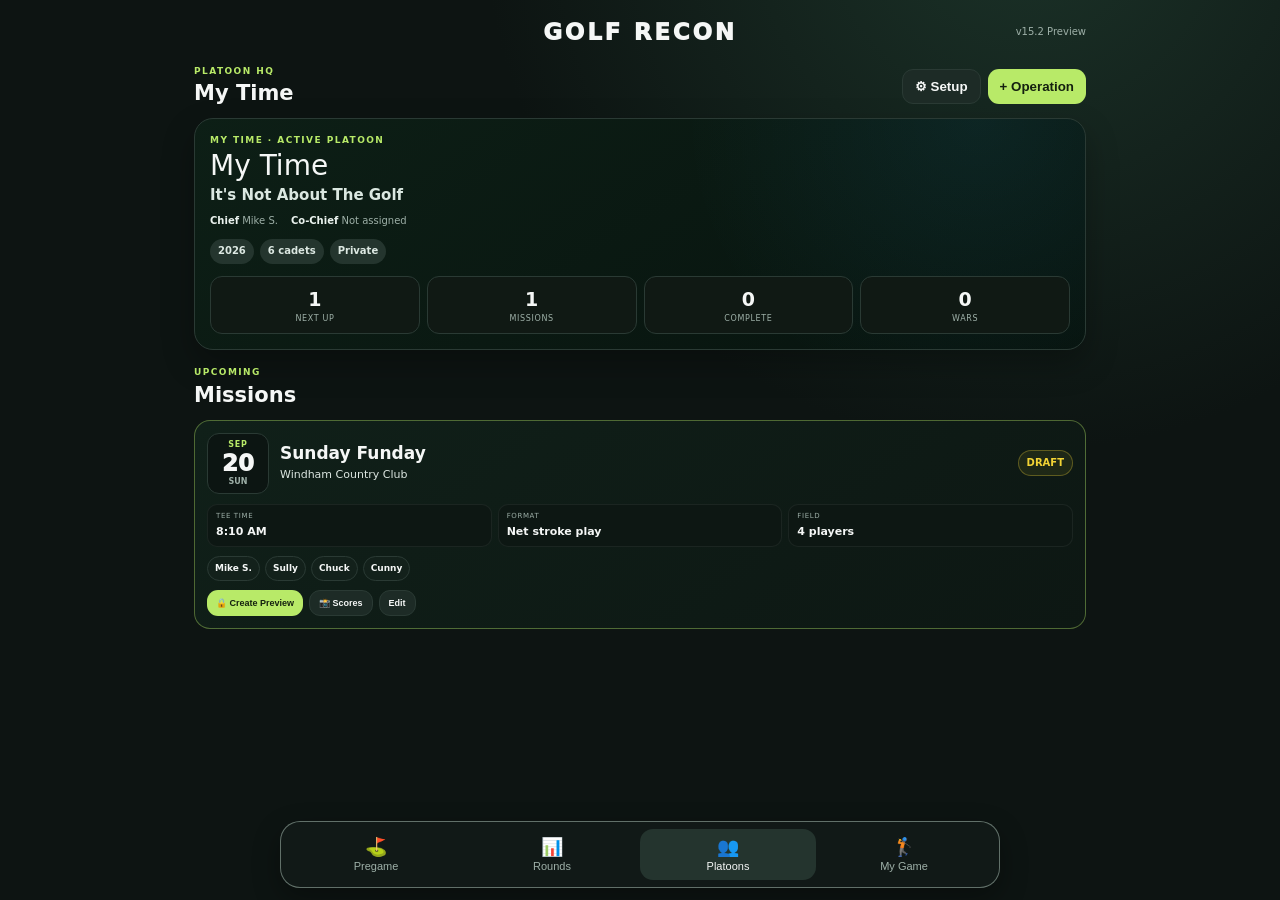
==== commit edd8bce6: "Refine Platoons mission cards and guest support" ====
--- a/platoons-v15.html
+++ b/platoons-v15.html
@@ -2,51 +2,45 @@
 <html lang="en">
 <head>
 <meta charset="utf-8"><meta name="viewport" content="width=device-width,initial-scale=1,viewport-fit=cover">
-<title>Golf Recon v15 Platoons</title>
+<title>Golf Recon v15.2 Platoons</title>
 <style>
-:root{--bg:#0d1412;--panel:#15201c;--panel2:#1d2b26;--line:#2a3a34;--text:#f5f7f6;--muted:#9eb0a8;--accent:#b8ea68;--accent2:#83c94f;--warning:#ffd400;--blue:#7edbff;--gold:#ffcf68;--good:#7ee39b;--shadow:0 14px 32px rgba(0,0,0,.28)}*{box-sizing:border-box}body{margin:0;background:radial-gradient(circle at 80% -10%,#1b3228 0,#0d1412 38%),var(--bg);color:var(--text);font:15px/1.45 Inter,ui-sans-serif,system-ui,-apple-system,BlinkMacSystemFont,"Segoe UI",sans-serif}.app{max-width:920px;margin:auto;min-height:100vh;padding:16px 14px 100px}.top{display:grid;grid-template-columns:1fr auto 1fr;align-items:center;margin-bottom:18px}.brand{text-align:center;font-size:26px;font-weight:950;letter-spacing:.12em}.version{font-size:11px;color:var(--muted);justify-self:end}.eyebrow{font-size:10px;letter-spacing:.16em;color:var(--accent);font-weight:900}.section-head{display:flex;justify-content:space-between;align-items:flex-end;gap:12px;margin:18px 0 10px}.section-head h2{margin:2px 0 0;font-size:22px}.actions,.mini-actions{display:flex;gap:8px;flex-wrap:wrap}.button{border:0;border-radius:12px;padding:10px 14px;font-weight:850;cursor:pointer}.primary{background:var(--accent);color:#14200f}.secondary{background:var(--panel2);color:var(--text);border:1px solid var(--line)}.card{background:rgba(21,32,28,.94);border:1px solid var(--line);border-radius:20px;padding:16px;box-shadow:var(--shadow)}.command{background:radial-gradient(circle at 88% 0,rgba(56,201,255,.08),transparent 36%),linear-gradient(145deg,rgba(13,31,22,.98),rgba(7,19,14,.98))}.title{font-size:29px;line-height:1;margin:6px 0}.motto{font-weight:800;color:#dbe8e1}.admin{font-size:10px;color:var(--muted);margin-top:9px;display:flex;gap:14px;flex-wrap:wrap}.admin strong{color:#eaf2ee}.badges{display:flex;gap:7px;flex-wrap:wrap;margin-top:12px}.badge,.tag{display:inline-flex;align-items:center;border-radius:999px;padding:5px 9px;background:#24352e;color:#dce8e2;font-size:11px;font-weight:800}.kpis{display:grid;grid-template-columns:repeat(4,1fr);gap:8px;margin-top:14px}.kpi{background:#101914;border:1px solid var(--line);border-radius:13px;padding:11px;text-align:center}.kpi strong{display:block;font-size:21px}.kpi span{display:block;color:var(--muted);font-size:9px;text-transform:uppercase;letter-spacing:.08em}.row{display:flex;align-items:flex-start;justify-content:space-between;gap:12px}.row h3{margin:3px 0 4px;font-size:20px}.muted{color:var(--muted)}.small{font-size:11px}.ready{color:var(--accent);border:1px solid rgba(184,234,104,.3);background:rgba(184,234,104,.07)}.complete{color:var(--good);border:1px solid rgba(126,227,155,.3);background:rgba(126,227,155,.07)}.draft{color:#f2d335;border:1px solid rgba(242,211,53,.3);background:rgba(242,211,53,.08)}.war{color:var(--gold);border:1px solid rgba(255,207,104,.35);background:rgba(255,207,104,.08)}.mission-stack{display:grid;gap:12px;margin-top:14px}.mission-item{border:1px solid var(--line);background:#101914;border-radius:14px;padding:13px}.mission-focus{border-color:rgba(184,234,104,.35);box-shadow:0 0 0 1px rgba(184,234,104,.08) inset}.preview,.postgame{margin-top:12px;padding:12px;background:#0e1814;border-radius:13px}.preview{border-left:3px solid var(--accent)}.postgame{border-left:3px solid var(--good)}.preview h4,.postgame h4{margin:0 0 6px}.preview p,.postgame p{font-size:12px;color:#dce6e1;margin:0 0 8px}.history-row{display:flex;justify-content:space-between;gap:10px;align-items:center;padding:11px 0;border-bottom:1px solid rgba(255,255,255,.06)}.history-row:last-child{border-bottom:0}.history-main strong{display:block}.history-main span{display:block;color:var(--muted);font-size:10px;margin-top:2px}.archive-actions{display:flex;gap:6px;flex-wrap:wrap;justify-content:flex-end}.archive-actions .button,.mini-actions .button{padding:8px 10px;font-size:10px}.progress{height:8px;background:#0c1512;border-radius:999px;overflow:hidden;margin:12px 0}.progress span{display:block;height:100%;background:linear-gradient(90deg,var(--accent),var(--accent2))}.leaderboard{width:100%;border-collapse:collapse;margin-top:10px}.leaderboard th,.leaderboard td{padding:9px 6px;border-bottom:1px solid var(--line);text-align:left}.leaderboard th{font-size:9px;color:var(--muted);text-transform:uppercase;letter-spacing:.08em}.leaderboard td:nth-child(n+2),.leaderboard th:nth-child(n+2){text-align:right}.player-picks{display:grid;gap:7px;margin-top:10px}.player-pick{display:flex;align-items:center;gap:9px;border:1px solid var(--line);background:#101914;border-radius:11px;padding:10px}.player-pick input{width:auto;margin:0}.bottom-nav{position:fixed;left:50%;bottom:12px;transform:translateX(-50%);width:min(720px,calc(100% - 24px));display:grid;grid-template-columns:repeat(4,1fr);background:rgba(18,27,24,.96);backdrop-filter:blur(14px);border:1px solid rgba(207,232,219,.42);border-radius:20px;padding:7px;box-shadow:0 10px 28px rgba(0,0,0,.32)}.nav{border:0;background:transparent;color:var(--muted);padding:7px;border-radius:13px}.nav span{display:block;font-size:18px}.nav small{font-size:11px}.nav.active{background:#24342e;color:var(--text)}dialog{border:0;padding:0;background:transparent;color:var(--text);width:min(640px,calc(100% - 24px))}dialog::backdrop{background:rgba(0,0,0,.75)}.dialog{max-height:calc(100dvh - 28px);overflow:auto;background:#16221d;border:1px solid var(--line);border-radius:22px;padding:20px}.dialog-head{display:flex;justify-content:space-between;gap:10px}.dialog-head h2{margin:3px 0}.x{border:0;background:transparent;color:var(--text);font-size:20px}.form-grid{display:grid;grid-template-columns:1fr 1fr;gap:10px}label{display:grid;gap:5px;margin-top:11px;font-weight:750;font-size:12px}input,select,textarea{width:100%;background:#0e1714;color:var(--text);border:1px solid var(--line);border-radius:11px;padding:10px;font:inherit}textarea{min-height:72px}.dialog-actions{display:flex;justify-content:flex-end;gap:8px;margin-top:17px}.choice-grid{display:grid;grid-template-columns:1fr 1fr;gap:9px;margin-top:14px}.choice{border:1px solid var(--line);background:#101914;color:var(--text);border-radius:14px;padding:16px;text-align:left}.choice strong{display:block;font-size:17px}.choice span{display:block;font-size:10px;color:var(--muted);margin-top:4px}@media(max-width:700px){.brand{font-size:22px}.kpis{grid-template-columns:repeat(2,1fr)}.form-grid,.choice-grid{grid-template-columns:1fr}.row{flex-direction:column}.history-row{align-items:flex-start}.archive-actions{justify-content:flex-start}}
+:root{--bg:#0d1412;--panel:#15201c;--panel2:#1d2b26;--line:#2a3a34;--text:#f5f7f6;--muted:#9eb0a8;--accent:#b8ea68;--accent2:#83c94f;--warning:#ffd400;--blue:#7edbff;--good:#6fe18f;--shadow:0 14px 32px rgba(0,0,0,.28)}*{box-sizing:border-box}body{margin:0;background:radial-gradient(circle at 80% -10%,#1b3228 0,#0d1412 38%),var(--bg);color:var(--text);font:15px/1.42 Inter,ui-sans-serif,system-ui,-apple-system,BlinkMacSystemFont,"Segoe UI",sans-serif}.app{max-width:920px;margin:auto;min-height:100vh;padding:16px 14px 100px}.top{display:grid;grid-template-columns:1fr auto 1fr;align-items:center;margin-bottom:16px}.brand{text-align:center;font-size:23px;font-weight:950;letter-spacing:.12em}.version{font-size:10px;color:var(--muted);justify-self:end}.eyebrow{font-size:9px;letter-spacing:.16em;color:var(--accent);font-weight:900}.section-head{display:flex;justify-content:space-between;align-items:center;gap:10px;margin:16px 0 9px}.section-head h2{margin:2px 0 0;font-size:21px}.actions{display:flex;gap:7px;flex-wrap:wrap}.button{border:0;border-radius:11px;padding:9px 12px;font-weight:850;cursor:pointer}.primary{background:var(--accent);color:#14200f}.secondary{background:var(--panel2);color:var(--text);border:1px solid var(--line)}.card{background:rgba(21,32,28,.94);border:1px solid var(--line);border-radius:19px;padding:15px;box-shadow:var(--shadow)}.command{background:radial-gradient(circle at 88% 0,rgba(56,201,255,.08),transparent 36%),linear-gradient(145deg,rgba(13,31,22,.98),rgba(7,19,14,.98))}.title{font-size:28px;line-height:1;margin:5px 0}.motto{font-weight:800;color:#dbe8e1}.admin{font-size:10px;color:var(--muted);margin-top:8px;display:flex;gap:13px;flex-wrap:wrap}.admin strong{color:#eaf2ee}.badges{display:flex;gap:6px;flex-wrap:wrap;margin-top:11px}.badge,.tag{display:inline-flex;align-items:center;border-radius:999px;padding:5px 8px;background:#24352e;color:#dce8e2;font-size:10px;font-weight:800}.kpis{display:grid;grid-template-columns:repeat(4,1fr);gap:7px;margin-top:12px}.kpi{background:#101914;border:1px solid var(--line);border-radius:12px;padding:9px;text-align:center}.kpi strong{display:block;font-size:19px}.kpi span{display:block;color:var(--muted);font-size:8px;text-transform:uppercase;letter-spacing:.08em}.stack{display:grid;gap:10px}.mission-shell{margin-top:12px}.mission-card{background:#101914;border:1px solid var(--line);border-radius:16px;padding:12px}.mission-card.featured{border-color:rgba(184,234,104,.38);background:linear-gradient(145deg,#102019,#0d1713)}.mission-head{display:grid;grid-template-columns:62px minmax(0,1fr) auto;gap:11px;align-items:center}.date-tile{border:1px solid var(--line);border-radius:12px;background:#0c1512;text-align:center;padding:7px 4px;line-height:1}.date-tile .mon{font-size:8px;color:var(--accent);font-weight:900;letter-spacing:.1em}.date-tile .day{font-size:23px;font-weight:950;margin:3px 0}.date-tile .dow{font-size:8px;color:var(--muted);font-weight:800}.mission-title{font-size:17px;font-weight:900;line-height:1.15}.mission-course{font-size:11px;color:#dce6e1;margin-top:3px}.mission-meta-grid{display:grid;grid-template-columns:repeat(3,minmax(0,1fr));gap:6px;margin-top:10px}.meta-cell{border:1px solid rgba(255,255,255,.06);background:#0d1713;border-radius:10px;padding:7px 8px;min-width:0}.meta-cell span{display:block;font-size:7px;color:var(--muted);text-transform:uppercase;letter-spacing:.09em}.meta-cell strong{display:block;font-size:11px;margin-top:2px;white-space:nowrap;overflow:hidden;text-overflow:ellipsis}.players{display:flex;gap:5px;flex-wrap:wrap;margin-top:9px}.player-chip{font-size:9px;font-weight:800;border:1px solid var(--line);border-radius:999px;padding:5px 7px;background:#13211b}.player-chip.guest{border-style:dashed;color:#ffd98a}.mini-actions{display:flex;gap:6px;flex-wrap:wrap;margin-top:9px}.mini-actions .button{padding:7px 9px;font-size:9px}.preview{margin-top:9px;border-left:3px solid var(--accent);padding:9px 10px;background:#0d1713;border-radius:0 11px 11px 0}.preview h4{margin:0 0 5px;font-size:12px}.preview p{font-size:10px;color:#dce6e1;margin:0 0 6px}.summary{margin-top:9px;border-left:3px solid var(--good);padding:9px 10px;background:#0d1713;border-radius:0 11px 11px 0}.summary h4{margin:0 0 5px;font-size:12px}.summary p{font-size:10px;color:#dce6e1;margin:0}.draft{color:#f2d335;border:1px solid rgba(242,211,53,.3);background:rgba(242,211,53,.08)}.ready{color:var(--accent);border:1px solid rgba(184,234,104,.3);background:rgba(184,234,104,.07)}.complete{color:var(--good);border:1px solid rgba(111,225,143,.3);background:rgba(111,225,143,.07)}.war{color:#ffcf68;border:1px solid rgba(255,207,104,.35);background:rgba(255,207,104,.08)}.war-card{margin-top:12px}.war-head{display:flex;justify-content:space-between;gap:10px;align-items:flex-start}.war-head h3{margin:2px 0 0}.progress{height:7px;background:#0c1512;border-radius:999px;overflow:hidden;margin:10px 0}.progress span{display:block;height:100%;background:linear-gradient(90deg,var(--accent),var(--accent2))}.leaderboard{width:100%;border-collapse:collapse;margin-top:8px}.leaderboard th,.leaderboard td{padding:7px 5px;border-bottom:1px solid var(--line);text-align:left;font-size:10px}.leaderboard th{font-size:8px;color:var(--muted);text-transform:uppercase}.leaderboard td:nth-child(n+2),.leaderboard th:nth-child(n+2){text-align:right}.archive-row{display:grid;grid-template-columns:62px minmax(0,1fr) auto;gap:10px;align-items:center;padding:10px 0;border-bottom:1px solid rgba(255,255,255,.06)}.archive-row:last-child{border-bottom:0}.archive-row .mission-title{font-size:13px}.archive-row .mission-course{font-size:9px}.archive-actions{display:flex;gap:5px}.archive-actions .button{padding:6px 8px;font-size:8px}.toggle{width:100%;margin-top:8px}.bottom-nav{position:fixed;left:50%;bottom:12px;transform:translateX(-50%);width:min(720px,calc(100% - 24px));display:grid;grid-template-columns:repeat(4,1fr);background:rgba(18,27,24,.96);backdrop-filter:blur(14px);border:1px solid rgba(207,232,219,.42);border-radius:20px;padding:7px;box-shadow:0 10px 28px rgba(0,0,0,.32)}.nav{border:0;background:transparent;color:var(--muted);padding:7px;border-radius:13px}.nav span{display:block;font-size:18px}.nav small{font-size:11px}.nav.active{background:#24342e;color:var(--text)}dialog{border:0;padding:0;background:transparent;color:var(--text);width:min(640px,calc(100% - 24px))}dialog::backdrop{background:rgba(0,0,0,.75)}.dialog{max-height:calc(100dvh - 28px);overflow:auto;background:#16221d;border:1px solid var(--line);border-radius:22px;padding:19px}.dialog-head{display:flex;justify-content:space-between;gap:10px}.dialog-head h2{margin:3px 0}.x{border:0;background:transparent;color:var(--text);font-size:20px}.form-grid{display:grid;grid-template-columns:1fr 1fr;gap:9px}label{display:grid;gap:5px;margin-top:10px;font-weight:750;font-size:11px}input,select,textarea{width:100%;background:#0e1714;color:var(--text);border:1px solid var(--line);border-radius:11px;padding:10px;font:inherit}textarea{min-height:70px}.check-grid{display:grid;grid-template-columns:repeat(2,minmax(0,1fr));gap:6px;margin-top:7px}.check{display:flex;gap:7px;align-items:center;border:1px solid var(--line);border-radius:10px;background:#101914;padding:8px;font-size:10px}.check input{width:auto;margin:0}.guest-add{display:grid;grid-template-columns:1fr auto;gap:6px;margin-top:7px}.guest-list{display:flex;gap:5px;flex-wrap:wrap;margin-top:7px}.guest-pill{display:flex;gap:5px;align-items:center;border:1px dashed #6d6140;border-radius:999px;padding:5px 7px;font-size:9px;color:#ffd98a}.guest-pill button{border:0;background:transparent;color:#ffd98a;padding:0}.radio-list{display:grid;gap:6px;margin-top:8px}.radio{display:flex;gap:8px;align-items:center;border:1px solid var(--line);border-radius:10px;padding:9px;background:#101914}.radio input{width:auto}.dialog-actions{display:flex;justify-content:flex-end;gap:8px;margin-top:16px}.notice{font-size:10px;color:var(--muted);padding:9px 10px;border:1px solid var(--line);border-radius:10px;background:#101914;margin-top:10px}.upload{border:1px dashed #52685d;border-radius:15px;padding:18px;text-align:center;background:#101914;margin-top:12px}.upload input{display:none}@media(max-width:700px){.kpis{grid-template-columns:repeat(2,1fr)}.form-grid{grid-template-columns:1fr}.mission-head{grid-template-columns:58px minmax(0,1fr);}.mission-head>.tag{grid-column:2;justify-self:start}.mission-meta-grid{grid-template-columns:repeat(3,minmax(0,1fr))}.archive-row{grid-template-columns:54px minmax(0,1fr)}.archive-actions{grid-column:2}.check-grid{grid-template-columns:1fr 1fr}}
 </style>
 </head>
-<body><div class="app"><div class="top"><div></div><div class="brand">GOLF RECON</div><div class="version">v15.1 Preview</div></div><main id="app"></main></div>
+<body><div class="app"><div class="top"><div></div><div class="brand">GOLF RECON</div><div class="version">v15.2 Preview</div></div><main id="app"></main></div>
 <nav class="bottom-nav"><button class="nav"><span>⛳</span><small>Pregame</small></button><button class="nav"><span>📊</span><small>Rounds</small></button><button class="nav active"><span>👥</span><small>Platoons</small></button><button class="nav"><span>🏌️</span><small>My Game</small></button></nav>
 <script>
 const K='golfrecon-platoons-v15-preview';
-const defaultState={name:'My Time',motto:"It's Not About The Golf",chief:'Mike S.',coChief:'Not assigned',season:2026,visibility:'Private',roster:['Mike S.','Sully','Chuck','Cunny','Mannke','Steve'],wars:[],missions:[
-{id:'m1',title:'Sunday Funday',date:'2026-09-20',course:'Windham Country Club',format:'Net stroke play',players:['Mike S.','Sully','Chuck','Cunny'],status:'ready',preview:{battlefield:'Windham Country Club is familiar ground. Past rounds suggest the opening six are where the field separates.',watch:'Mike and Sully have the best recent form here. Chuck is the volatility play.',history:'The Platoon has enough history here to flag Nos. 5, 11 and 14 as danger holes.'},results:null},
-{id:'m0',title:'Friday Fight Club',date:'2026-09-05',course:"Campbell's Scottish Highlands",format:'Individual stroke',players:['Mike S.','Steve','Cunny','Sully'],status:'completed',preview:{battlefield:'Campbell’s rewards patience early and punishes doubles late.',watch:'Mike entered with the strongest course history.',history:'Past trips showed the back nine usually decides the day.'},results:[{player:'Mike S.',gross:78,points:10},{player:'Steve',gross:90,points:6},{player:'Cunny',gross:91,points:4},{player:'Sully',gross:97,points:2}],postgame:'Mike controlled the day with a 78. Cunny created the most birdie pressure, while Sully closed with a birdie on 18.'}
-]};
-let data=(()=>{try{const saved=JSON.parse(localStorage.getItem(K)||'{}');return {...defaultState,...saved,roster:saved.roster||defaultState.roster}}catch{return structuredClone(defaultState)}})();
+const roster=['Mike S.','Sully','Chuck','Cunny','Mannke','Steve'];
+const defaultState={name:'My Time',motto:"It's Not About The Golf",chief:'Mike S.',coChief:'Not assigned',season:2026,cadets:6,visibility:'Private',wars:[],missions:[{id:'m1',title:'Sunday Funday',date:'2026-09-20',time:'08:10',course:'Windham Country Club',format:'Net stroke play',players:['Mike S.','Sully','Chuck','Cunny'],guests:[],status:'draft',preview:null,results:null}]};
+let data=(()=>{try{return {...structuredClone(defaultState),...JSON.parse(localStorage.getItem(K)||'{}')}}catch{return structuredClone(defaultState)}})();
 const save=()=>localStorage.setItem(K,JSON.stringify(data));
 const esc=s=>String(s??'').replace(/[&<>"']/g,m=>({'&':'&amp;','<':'&lt;','>':'&gt;','"':'&quot;',"'":'&#39;'}[m]));
 const fmtDate=v=>v?new Date(v+'T12:00:00').toLocaleDateString(undefined,{weekday:'short',month:'short',day:'numeric',year:'numeric'}):'Date TBD';
+const fmtTime=v=>{if(!v)return 'TBD';const [h,m]=v.split(':').map(Number),d=new Date();d.setHours(h,m,0,0);return d.toLocaleTimeString([], {hour:'numeric',minute:'2-digit'})};
+function dateTile(v){if(!v)return '<div class="date-tile"><div class="day">—</div><div class="dow">TBD</div></div>';const d=new Date(v+'T12:00:00');return `<div class="date-tile"><div class="mon">${d.toLocaleString(undefined,{month:'short'}).toUpperCase()}</div><div class="day">${d.getDate()}</div><div class="dow">${d.toLocaleString(undefined,{weekday:'short'}).toUpperCase()}</div></div>`}
 function allMissions(){return [...(data.missions||[]),...(data.wars||[]).flatMap(w=>(w.missions||[]).map(m=>({...m,warId:w.id,warTitle:w.title})))]}
-function getMission(id,warId=''){if(warId){const w=(data.wars||[]).find(x=>x.id===warId);return (w?.missions||[]).find(x=>x.id===id)}return (data.missions||[]).find(x=>x.id===id)}
-function createPreview(m){const prior=allMissions().filter(x=>x.id!==m.id&&x.course===m.course&&x.results);return {battlefield:`${m.course}: ${prior.length?`${prior.length} prior Platoon round${prior.length===1?'':'s'} loaded.`:'no Platoon history yet.'}`,watch:`${m.players?.[0]||'The field'} gets the first spotlight. Watch who avoids doubles and owns the closing stretch.`,history:prior.length?`Past results at ${m.course} will drive matchup and danger-hole callouts.`:`This Mission will establish the first Platoon baseline at ${m.course}.`}}
+function findMission(id,warId=''){if(warId){const w=(data.wars||[]).find(x=>x.id===warId);return {m:w?.missions?.find(x=>x.id===id),w}}return {m:(data.missions||[]).find(x=>x.id===id),w:null}}
 function statusTag(s){return `<span class="tag ${s==='completed'?'complete':s==='ready'?'ready':'draft'}">${s==='completed'?'COMPLETE':s==='ready'?'PREVIEW READY':'DRAFT'}</span>`}
-function renderPreview(m){return m.preview?`<div class="preview"><h4>🛰️ Pre-Mission Intel</h4><p><strong>The Battlefield:</strong> ${esc(m.preview.battlefield)}</p><p><strong>Watch These Guys:</strong> ${esc(m.preview.watch)}</p><p><strong>History Lesson:</strong> ${esc(m.preview.history)}</p></div>`:''}
-function renderPostgame(m){if(m.status!=='completed')return '';const text=m.postgame||buildPostgame(m);return `<div class="postgame"><h4>🏁 After Action Report</h4><p>${esc(text)}</p></div>`}
-function buildPostgame(m){const rows=m.results||[];if(!rows.length)return 'Mission complete. Detailed score analysis will appear here once hole-by-hole scores are loaded.';const best=[...rows].sort((a,b)=>(a.gross??999)-(b.gross??999))[0];return `${best.player} led the Mission with ${best.gross}. Full hole-by-hole highlights, trouble spots and player callouts will appear here from the uploaded score screenshots.`}
-function render(){const missions=allMissions();const completed=missions.filter(m=>m.status==='completed');const upcoming=missions.filter(m=>m.status!=='completed').sort((a,b)=>String(a.date).localeCompare(String(b.date)));const latest=[...completed].sort((a,b)=>String(b.date).localeCompare(String(a.date)))[0];const history=[...completed].sort((a,b)=>String(b.date).localeCompare(String(a.date))).filter(m=>m.id!==latest?.id);document.getElementById('app').innerHTML=`
-<div class="section-head"><div><div class="eyebrow">PLATOON HQ</div><h2>${esc(data.name)}</h2></div><div class="actions"><button class="button secondary" onclick="openSetup()">⚙ Setup</button><button class="button primary" onclick="openCreateChooser()">+ Operation</button></div></div>
-<section class="card command"><div class="eyebrow">${esc(data.name.toUpperCase())} · ACTIVE PLATOON</div><div class="title">${esc(data.name)}</div><div class="motto">${esc(data.motto)}</div><div class="admin"><span><strong>Platoon Chief</strong> ${esc(data.chief)}</span><span><strong>Co-Chief</strong> ${esc(data.coChief)}</span></div><div class="badges"><span class="badge">${data.season} season</span><span class="badge">${data.roster.length} cadets</span><span class="badge">${esc(data.visibility)}</span></div><div class="kpis"><div class="kpi"><strong>${upcoming.length}</strong><span>Upcoming</span></div><div class="kpi"><strong>${missions.length}</strong><span>Missions</span></div><div class="kpi"><strong>${completed.length}</strong><span>Rounds Logged</span></div><div class="kpi"><strong>${data.wars?.length||0}</strong><span>Wars</span></div></div></section>
-${(data.wars||[]).map(renderWar).join('')}
-<section class="card" style="margin-top:14px"><div class="row"><div><div class="eyebrow">UPCOMING</div><h3>Next Missions</h3><div class="muted small">Open Missions stay visible with their Preview.</div></div><button class="button primary" onclick="openMissionEditor()">+ Mission</button></div><div class="mission-stack">${upcoming.filter(m=>!m.warId).length?upcoming.filter(m=>!m.warId).map(m=>renderMissionFocus(m)).join(''):'<div class="muted small">No stand-alone upcoming Missions.</div>'}</div></section>
-${latest?`<section class="card" style="margin-top:14px"><div class="eyebrow">LATEST RESULT</div><h3 style="margin:4px 0 0">Most Recent Mission</h3>${renderMissionFocus(latest,true)}</section>`:''}
-<section class="card" style="margin-top:14px"><div class="row"><div><div class="eyebrow">MISSION HISTORY</div><h3>Past Missions</h3><div class="muted small">Older Missions stay compact. Open either side of the story anytime.</div></div></div><div id="historyList" class="${history.length?'':'muted small'}">${history.length?history.map(renderHistoryRow).join(''):'No older Missions yet.'}</div></section>`}
-function renderMissionFocus(m,latest=false){const war=m.warId?{id:m.warId}:null;return `<div class="mission-item mission-focus" style="margin-top:12px"><div class="row"><div><div class="eyebrow">${m.warId?'WAR MISSION':'MISSION'}${latest?' · LATEST':''}</div><strong>${esc(m.title||m.course)}</strong><div class="muted small">${esc(fmtDate(m.date))} · ${esc(m.course)}${m.format?' · '+esc(m.format):''}</div></div>${statusTag(m.status)}</div>${renderPreview(m)}${renderPostgame(m)}<div class="mini-actions">${m.status==='draft'?`<button class="button primary" onclick="lockMission('${m.id}','${m.warId||''}')">🔒 Lock & Create Preview</button>`:`<button class="button secondary" onclick="viewPreview('${m.id}','${m.warId||''}')">View Preview</button>`}${m.status==='completed'?`<button class="button secondary" onclick="viewPostgame('${m.id}','${m.warId||''}')">View Post-Game</button>`:`<button class="button secondary" onclick="openScores('${m.id}','${m.warId||''}')">📸 Upload Scores</button>`}<button class="button secondary" onclick="openMissionEditor('${m.id}','${m.warId||''}')">Edit</button></div></div>`}
-function renderHistoryRow(m){return `<div class="history-row"><div class="history-main"><strong>${esc(m.title||m.course)}</strong><span>${esc(fmtDate(m.date))} · ${esc(m.course)}${m.warTitle?' · '+esc(m.warTitle):''}</span></div><div class="archive-actions"><button class="button secondary" onclick="viewPreview('${m.id}','${m.warId||''}')">Preview</button><button class="button secondary" onclick="viewPostgame('${m.id}','${m.warId||''}')">Post-Game</button></div></div>`}
-function renderWar(w){const ms=w.missions||[],done=ms.filter(m=>m.status==='completed').length;const lb=calcLeaderboard(w);const next=ms.filter(m=>m.status!=='completed').sort((a,b)=>String(a.date).localeCompare(String(b.date)))[0];return `<section class="card" style="margin-top:14px"><div class="row"><div><div class="eyebrow">ACTIVE WAR</div><h3>${esc(w.title)}</h3><div class="muted small">${done} of ${ms.length} Missions complete</div></div><span class="tag war">WAR</span></div><div class="progress"><span style="width:${ms.length?Math.round(done/ms.length*100):0}%"></span></div>${lb.length?`<table class="leaderboard"><thead><tr><th>Player</th><th>Pts</th><th>Missions</th></tr></thead><tbody>${lb.map(r=>`<tr><td>${esc(r.player)}</td><td>${r.points}</td><td>${r.missions}</td></tr>`).join('')}</tbody></table>`:'<div class="muted small">Leaderboard activates after the first completed Mission.</div>'}${next?`<div style="margin-top:12px"><div class="eyebrow">NEXT WAR MISSION</div>${renderMissionFocus({...next,warId:w.id})}</div>`:''}<div class="mini-actions"><button class="button secondary" onclick="openMissionEditor('','${w.id}')">+ Add Mission</button></div></section>`}
-function calcLeaderboard(w){const map={};(w.missions||[]).filter(m=>m.status==='completed').forEach(m=>(m.results||[]).forEach(r=>{map[r.player]??={player:r.player,points:0,missions:0};map[r.player].points+=Number(r.points||0);map[r.player].missions++}));return Object.values(map).sort((a,b)=>b.points-a.points)}
-function dlg(html){const d=document.createElement('dialog');d.innerHTML=`<div class="dialog">${html}</div>`;document.body.appendChild(d);d.addEventListener('close',()=>d.remove());d.showModal();return d}
-function openCreateChooser(){const d=dlg(`<div class="dialog-head"><div><div class="eyebrow">NEW OPERATION</div><h2>Create</h2></div><button class="x" onclick="this.closest('dialog').close()">✕</button></div><div class="choice-grid"><button class="choice" onclick="this.closest('dialog').close();openMissionEditor()"><strong>Mission</strong><span>One competitive golf round.</span></button><button class="choice" onclick="this.closest('dialog').close();openWarEditor()"><strong>War</strong><span>Multiple Missions with a live cumulative leaderboard.</span></button></div>`)}
-function openSetup(){const d=dlg(`<div class="dialog-head"><div><div class="eyebrow">PLATOON SETUP</div><h2>${esc(data.name)}</h2></div><button class="x" onclick="this.closest('dialog').close()">✕</button></div><label>Platoon name<input id="pn" value="${esc(data.name)}"></label><label>Motto<input id="pm" value="${esc(data.motto)}"></label><label>Roster (comma separated)<textarea id="pr">${esc(data.roster.join(', '))}</textarea></label><div class="dialog-actions"><button class="button primary" id="saveSetup">Save</button></div>`);d.querySelector('#saveSetup').onclick=()=>{data.name=d.querySelector('#pn').value.trim()||'My Time';data.motto=d.querySelector('#pm').value.trim();data.roster=d.querySelector('#pr').value.split(',').map(x=>x.trim()).filter(Boolean);save();d.close();render()}}
-function openWarEditor(){const d=dlg(`<div class="dialog-head"><div><div class="eyebrow">WAR SETUP</div><h2>Create War</h2></div><button class="x" onclick="this.closest('dialog').close()">✕</button></div><label>War name<input id="wt" placeholder="Butter Brook War"></label><div class="dialog-actions"><button class="button primary" id="saveWar">Create War</button></div>`);d.querySelector('#saveWar').onclick=()=>{const t=d.querySelector('#wt').value.trim();if(!t)return;data.wars.push({id:'w'+Date.now(),title:t,missions:[]});save();d.close();render()}}
-function openMissionEditor(id='',warId=''){const m=id?getMission(id,warId):null;const d=dlg(`<div class="dialog-head"><div><div class="eyebrow">MISSION SETUP</div><h2>${m?'Edit Mission':'Create Mission'}</h2></div><button class="x" onclick="this.closest('dialog').close()">✕</button></div><div class="form-grid"><label>Date<input id="md" type="date" value="${esc(m?.date||'')}"></label><label>Course<input id="mc" value="${esc(m?.course||'')}"></label></div><div class="form-grid"><label>Title<input id="mt" value="${esc(m?.title||'')}"></label><label>Format<input id="mf" value="${esc(m?.format||'')}"></label></div><label>Players in this Mission</label><div class="player-picks">${data.roster.map(p=>`<label class="player-pick"><input type="checkbox" data-player value="${esc(p)}" ${(m?.players||[]).includes(p)?'checked':''}><span>${esc(p)}</span></label>`).join('')}</div><div class="dialog-actions"><button class="button primary" id="saveMission">Save Mission</button></div>`);d.querySelector('#saveMission').onclick=()=>{const row={id:m?.id||'m'+Date.now(),date:d.querySelector('#md').value,course:d.querySelector('#mc').value.trim(),title:d.querySelector('#mt').value.trim(),format:d.querySelector('#mf').value.trim(),players:[...d.querySelectorAll('[data-player]:checked')].map(x=>x.value),status:m?.status||'draft',preview:m?.preview||null,results:m?.results||null,postgame:m?.postgame||''};if(!row.date||!row.course)return alert('Choose a date and course.');if(m)Object.assign(m,row);else if(warId){const w=data.wars.find(x=>x.id===warId);w.missions.push(row)}else data.missions.push(row);save();d.close();render()}}
-function lockMission(id,warId=''){const m=getMission(id,warId);m.preview=createPreview(m);m.status='ready';save();render()}
-function viewPreview(id,warId=''){const m=getMission(id,warId);dlg(`<div class="dialog-head"><div><div class="eyebrow">PRE-MISSION PREVIEW</div><h2>${esc(m.title||m.course)}</h2></div><button class="x" onclick="this.closest('dialog').close()">✕</button></div>${renderPreview(m)}`)}
-function viewPostgame(id,warId=''){const m=getMission(id,warId);dlg(`<div class="dialog-head"><div><div class="eyebrow">AFTER ACTION REPORT</div><h2>${esc(m.title||m.course)}</h2></div><button class="x" onclick="this.closest('dialog').close()">✕</button></div>${renderPostgame(m)}`)}
-function openScores(id,warId=''){const m=getMission(id,warId);const d=dlg(`<div class="dialog-head"><div><div class="eyebrow">MISSION RESULTS</div><h2>${esc(m.title||m.course)}</h2></div><button class="x" onclick="this.closest('dialog').close()">✕</button></div><div class="muted small" style="margin-top:8px">Prototype result entry. Choose one Platoon member at a time. The production version will populate hole-by-hole scores from screenshots.</div><label>Player</label><div class="player-picks">${data.roster.map((p,i)=>`<label class="player-pick"><input type="radio" name="resultPlayer" value="${esc(p)}" ${i===0?'checked':''}><span>${esc(p)}</span></label>`).join('')}</div><div class="form-grid"><label>Gross<input id="gross" type="number"></label><label>War points<input id="pts" type="number" value="0"></label></div><div class="dialog-actions"><button class="button primary" id="addResult">Add Player Result</button><button class="button secondary" id="finishMission">Complete Mission</button></div><div id="loaded" class="muted small" style="margin-top:12px">${(m.results||[]).length?`${m.results.length} player result(s) loaded.`:'No results loaded yet.'}</div>`);d.querySelector('#addResult').onclick=()=>{const p=d.querySelector('input[name=resultPlayer]:checked')?.value;if(!p)return;const row={player:p,gross:Number(d.querySelector('#gross').value)||null,points:Number(d.querySelector('#pts').value)||0};m.results=m.results||[];const idx=m.results.findIndex(x=>x.player===p);if(idx>=0)m.results[idx]=row;else m.results.push(row);save();d.querySelector('#loaded').textContent=`${m.results.length} player result(s) loaded.`};d.querySelector('#finishMission').onclick=()=>{m.status='completed';m.postgame=buildPostgame(m);save();d.close();render()}}
+function createPreview(m){const prior=allMissions().filter(x=>x.id!==m.id&&x.course===m.course&&x.results);return {battlefield:prior.length?`${prior.length} prior Platoon round${prior.length===1?'':'s'} at ${m.course}.`:`First Platoon data point at ${m.course}.`,watch:`${(m.players||[])[0]||'The field'} gets the first spotlight. Keep the doubles off the card.`,history:prior.length?`Past results are loaded for matchup and course-history callouts.`:`Today's scores establish the baseline.`}}
+function missionPeople(m){return [...(m.players||[]).map(x=>({name:x,guest:false})),...(m.guests||[]).map(x=>({name:x,guest:true}))]}
+function missionCard(m,war=null,featured=false){const people=missionPeople(m);return `<div class="mission-card ${featured?'featured':''}"><div class="mission-head">${dateTile(m.date)}<div><div class="mission-title">${esc(m.title||m.course)}</div><div class="mission-course">${esc(m.course||'Course TBD')}</div></div>${statusTag(m.status)}</div><div class="mission-meta-grid"><div class="meta-cell"><span>Tee Time</span><strong>${esc(fmtTime(m.time))}</strong></div><div class="meta-cell"><span>Format</span><strong>${esc(m.format||'TBD')}</strong></div><div class="meta-cell"><span>Field</span><strong>${people.length} players</strong></div></div><div class="players">${people.map(p=>`<span class="player-chip ${p.guest?'guest':''}">${p.guest?'★ ':''}${esc(p.name)}</span>`).join('')}</div>${m.status==='ready'&&m.preview?renderPreview(m.preview):''}${m.status==='completed'&&m.summary?renderSummary(m.summary):''}<div class="mini-actions">${m.status==='draft'?`<button class="button primary" onclick="lockMission('${m.id}','${war?.id||''}')">🔒 Create Preview</button>`:`<button class="button secondary" onclick="viewPreview('${m.id}','${war?.id||''}')">Preview</button>`}${m.status==='completed'?`<button class="button secondary" onclick="viewPost('${m.id}','${war?.id||''}')">Post-Game</button>`:`<button class="button secondary" onclick="openScores('${m.id}','${war?.id||''}')">📸 Scores</button>`}<button class="button secondary" onclick="openMissionEditor('${m.id}','${war?.id||''}')">Edit</button></div></div>`}
+function renderPreview(p){return `<div class="preview"><h4>🛰️ Pre-Mission Intel</h4><p><strong>Battlefield:</strong> ${esc(p.battlefield)}</p><p><strong>Watch:</strong> ${esc(p.watch)}</p><p><strong>History:</strong> ${esc(p.history)}</p></div>`}
+function renderSummary(s){return `<div class="summary"><h4>🏁 After Action</h4><p>${esc(s)}</p></div>`}
+function calcLeaderboard(w){const map={};(w.missions||[]).filter(m=>m.status==='completed').forEach(m=>(m.results||[]).forEach(r=>{map[r.player]=(map[r.player]||0)+Number(r.points||0)}));return Object.entries(map).sort((a,b)=>b[1]-a[1])}
+function renderWar(w){const ms=w.missions||[],done=ms.filter(m=>m.status==='completed').length,next=ms.filter(m=>m.status!=='completed').sort((a,b)=>String(a.date).localeCompare(String(b.date)))[0],lb=calcLeaderboard(w);return `<section class="card war-card"><div class="war-head"><div><div class="eyebrow">WAR</div><h3>${esc(w.title)}</h3></div><span class="tag war">${done}/${ms.length} MISSIONS</span></div><div class="progress"><span style="width:${ms.length?Math.round(done/ms.length*100):0}%"></span></div>${lb.length?`<table class="leaderboard"><thead><tr><th>Player</th><th>Pts</th></tr></thead><tbody>${lb.map(([p,pts],i)=>`<tr><td>${i+1}. ${esc(p)}</td><td>${pts}</td></tr>`).join('')}</tbody></table>`:''}${next?`<div class="eyebrow" style="margin:12px 0 6px">NEXT WAR MISSION</div>${missionCard(next,w,true)}`:''}<button class="button secondary toggle" onclick="openWar('${w.id}')">War Details</button></section>`}
+function render(){const missions=allMissions(),upcoming=missions.filter(m=>m.status!=='completed').sort((a,b)=>String(a.date).localeCompare(String(b.date))),completed=missions.filter(m=>m.status==='completed').sort((a,b)=>String(b.date).localeCompare(String(a.date))),latest=completed[0],older=completed.slice(1),next=upcoming[0];document.getElementById('app').innerHTML=`<div class="section-head"><div><div class="eyebrow">PLATOON HQ</div><h2>${esc(data.name)}</h2></div><div class="actions"><button class="button secondary" onclick="openSetup()">⚙ Setup</button><button class="button primary" onclick="openCreateChooser()">+ Operation</button></div></div><section class="card command"><div class="eyebrow">${esc(data.name.toUpperCase())} · ACTIVE PLATOON</div><div class="title">${esc(data.name)}</div><div class="motto">${esc(data.motto)}</div><div class="admin"><span><strong>Chief</strong> ${esc(data.chief)}</span><span><strong>Co-Chief</strong> ${esc(data.coChief)}</span></div><div class="badges"><span class="badge">${data.season}</span><span class="badge">${data.cadets} cadets</span><span class="badge">${esc(data.visibility)}</span></div><div class="kpis"><div class="kpi"><strong>${next?'1':'—'}</strong><span>Next Up</span></div><div class="kpi"><strong>${missions.length}</strong><span>Missions</span></div><div class="kpi"><strong>${completed.length}</strong><span>Complete</span></div><div class="kpi"><strong>${data.wars?.length||0}</strong><span>Wars</span></div></div></section>${(data.wars||[]).map(renderWar).join('')}${upcoming.length?`<div class="section-head"><div><div class="eyebrow">UPCOMING</div><h2>Missions</h2></div></div><div class="stack">${upcoming.filter(m=>!m.warId).map((m,i)=>missionCard(m,null,i===0)).join('')}</div>`:''}${latest?`<div class="section-head"><div><div class="eyebrow">LATEST RESULT</div><h2>After Action</h2></div></div>${missionCard(latest,latest.warId?(data.wars||[]).find(w=>w.id===latest.warId):null,true)}`:''}${older.length?`<section class="card mission-shell"><div class="eyebrow">MISSION HISTORY</div><div id="historyRows" style="display:none">${older.map(m=>`<div class="archive-row">${dateTile(m.date)}<div><div class="mission-title">${esc(m.title||m.course)}</div><div class="mission-course">${esc(m.course)} · ${esc(fmtTime(m.time))}</div></div><div class="archive-actions"><button class="button secondary" onclick="viewPreview('${m.id}','${m.warId||''}')">Preview</button><button class="button secondary" onclick="viewPost('${m.id}','${m.warId||''}')">Post</button></div></div>`).join('')}</div><button class="button secondary toggle" id="historyToggle" onclick="toggleHistory()">Show ${older.length} older mission${older.length===1?'':'s'}</button></section>`:''}`}
+function toggleHistory(){const x=document.getElementById('historyRows'),b=document.getElementById('historyToggle');const open=x.style.display!=='none';x.style.display=open?'none':'block';b.textContent=open?`Show ${x.children.length} older missions`:'Hide history'}
+function dlg(html){document.getElementById('d')?.remove();const d=document.createElement('dialog');d.id='d';d.innerHTML=`<div class="dialog">${html}</div>`;document.body.appendChild(d);d.addEventListener('close',()=>d.remove());d.showModal();return d}
+function closeD(){document.getElementById('d')?.close()}
+function openSetup(){const d=dlg(`<div class="dialog-head"><div><div class="eyebrow">PLATOON SETUP</div><h2>${esc(data.name)}</h2></div><button class="x" onclick="closeD()">✕</button></div><label>Name<input id="pn" value="${esc(data.name)}"></label><label>Motto<input id="pm" value="${esc(data.motto)}"></label><div class="dialog-actions"><button class="button primary" id="ps">Save</button></div>`);d.querySelector('#ps').onclick=()=>{data.name=d.querySelector('#pn').value.trim()||data.name;data.motto=d.querySelector('#pm').value.trim();save();closeD();render()}}
+function openCreateChooser(){const d=dlg(`<div class="dialog-head"><div><div class="eyebrow">NEW OPERATION</div><h2>Create</h2></div><button class="x" onclick="closeD()">✕</button></div><div class="dialog-actions" style="justify-content:stretch"><button class="button primary" style="flex:1" onclick="closeD();openMissionEditor()">Mission</button><button class="button secondary" style="flex:1" onclick="closeD();openWarEditor()">War</button></div>`)}
+function openMissionEditor(id='',warId=''){const {m,w}=findMission(id,warId),x=m||{players:[],guests:[]};let guests=[...(x.guests||[])];const checks=roster.map(p=>`<label class="check"><input type="checkbox" data-player value="${esc(p)}" ${(x.players||[]).includes(p)?'checked':''}>${esc(p)}</label>`).join('');const d=dlg(`<div class="dialog-head"><div><div class="eyebrow">MISSION</div><h2>${m?'Edit':'Create'}</h2></div><button class="x" onclick="closeD()">✕</button></div><div class="form-grid"><label>Date<input id="md" type="date" value="${esc(x.date||'')}"></label><label>Tee time<input id="mt" type="time" value="${esc(x.time||'')}"></label></div><label>Course<input id="mc" value="${esc(x.course||'')}"></label><div class="form-grid"><label>Mission name<input id="mn" value="${esc(x.title||'')}"></label><label>Format<input id="mf" value="${esc(x.format||'')}"></label></div><div class="eyebrow" style="margin-top:13px">PLATOON PLAYERS</div><div class="check-grid">${checks}</div><div class="eyebrow" style="margin-top:13px">GUESTS</div><div class="guest-add"><input id="guestName" placeholder="Guest name"><button class="button secondary" id="addGuest">Add</button></div><div class="guest-list" id="guestList"></div><div class="dialog-actions"><button class="button secondary" onclick="closeD()">Cancel</button><button class="button primary" id="ms">Save Mission</button></div>`);const renderGuests=()=>d.querySelector('#guestList').innerHTML=guests.map((g,i)=>`<span class="guest-pill">★ ${esc(g)} <button data-rg="${i}">✕</button></span>`).join('');renderGuests();d.querySelector('#guestList').onclick=e=>{if(e.target.dataset.rg!==undefined){guests.splice(Number(e.target.dataset.rg),1);renderGuests()}};d.querySelector('#addGuest').onclick=()=>{const n=d.querySelector('#guestName').value.trim();if(n&&!guests.some(g=>g.toLowerCase()===n.toLowerCase()))guests.push(n);d.querySelector('#guestName').value='';renderGuests()};d.querySelector('#ms').onclick=()=>{const row={id:m?.id||'m'+Date.now(),date:d.querySelector('#md').value,time:d.querySelector('#mt').value,course:d.querySelector('#mc').value.trim(),title:d.querySelector('#mn').value.trim(),format:d.querySelector('#mf').value.trim(),players:[...d.querySelectorAll('[data-player]:checked')].map(i=>i.value),guests,status:m?.status||'draft',preview:m?.preview||null,results:m?.results||null,summary:m?.summary||null};if(!row.date||!row.course){alert('Add a date and course.');return}if(w){if(m)Object.assign(m,row);else w.missions.push(row)}else{if(m)Object.assign(m,row);else data.missions.push(row)}save();closeD();render()}}
+function openWarEditor(){const d=dlg(`<div class="dialog-head"><div><div class="eyebrow">WAR</div><h2>Create War</h2></div><button class="x" onclick="closeD()">✕</button></div><label>War name<input id="wn" placeholder="Butter Brook War"></label><label>Location / trip<input id="wl" placeholder="Optional"></label><div class="dialog-actions"><button class="button primary" id="ws">Create</button></div>`);d.querySelector('#ws').onclick=()=>{const title=d.querySelector('#wn').value.trim();if(!title)return;data.wars.push({id:'w'+Date.now(),title,location:d.querySelector('#wl').value.trim(),missions:[]});save();closeD();render()}}
+function openWar(id){const w=(data.wars||[]).find(x=>x.id===id);if(!w)return;const d=dlg(`<div class="dialog-head"><div><div class="eyebrow">WAR</div><h2>${esc(w.title)}</h2></div><button class="x" onclick="closeD()">✕</button></div><div class="stack" style="margin-top:12px">${(w.missions||[]).map(m=>missionCard(m,w)).join('')||'<div class="notice">No Missions yet.</div>'}</div><div class="dialog-actions"><button class="button primary" onclick="closeD();openMissionEditor('','${w.id}')">+ Mission</button></div>`)}
+function lockMission(id,warId=''){const {m}=findMission(id,warId);if(!m)return;m.preview=createPreview(m);m.status='ready';save();render()}
+function viewPreview(id,warId=''){const {m}=findMission(id,warId);if(!m)return;dlg(`<div class="dialog-head"><div><div class="eyebrow">PRE-MISSION INTEL</div><h2>${esc(m.title||m.course)}</h2></div><button class="x" onclick="closeD()">✕</button></div>${m.preview?renderPreview(m.preview):'<div class="notice">No Preview generated.</div>'}`)}
+function viewPost(id,warId=''){const {m}=findMission(id,warId);if(!m)return;dlg(`<div class="dialog-head"><div><div class="eyebrow">AFTER ACTION</div><h2>${esc(m.title||m.course)}</h2></div><button class="x" onclick="closeD()">✕</button></div>${m.summary?renderSummary(m.summary):'<div class="notice">No Post-Game summary yet.</div>'}`)}
+function openScores(id,warId=''){const {m}=findMission(id,warId);if(!m)return;const people=missionPeople(m);const d=dlg(`<div class="dialog-head"><div><div class="eyebrow">MISSION RESULTS</div><h2>${esc(m.title||m.course)}</h2></div><button class="x" onclick="closeD()">✕</button></div><label class="upload"><strong>Add score screenshots</strong><input type="file" accept="image/*" multiple></label><div class="eyebrow" style="margin-top:13px">SELECT PLAYER</div><div class="radio-list">${people.map((p,i)=>`<label class="radio"><input type="radio" name="resultPlayer" value="${esc(p.name)}" ${i===0?'checked':''}>${p.guest?'★ ':''}${esc(p.name)}</label>`).join('')}</div><label>Points for selected player<input id="pts" type="number" value="0"></label><div class="dialog-actions"><button class="button secondary" id="addResult">Add Result</button><button class="button primary" id="finish">Complete Mission</button></div><div id="resultList" class="notice">${(m.results||[]).map(r=>`${esc(r.player)} ${r.points} pts`).join(' · ')||'No results added.'}</div>`);d.querySelector('#addResult').onclick=()=>{const p=d.querySelector('[name=resultPlayer]:checked')?.value;if(!p)return;m.results=m.results||[];const existing=m.results.find(r=>r.player===p);if(existing)existing.points=Number(d.querySelector('#pts').value||0);else m.results.push({player:p,points:Number(d.querySelector('#pts').value||0)});save();d.querySelector('#resultList').innerHTML=m.results.map(r=>`${esc(r.player)} ${r.points} pts`).join(' · ')};d.querySelector('#finish').onclick=()=>{m.status='completed';const sorted=[...(m.results||[])].sort((a,b)=>b.points-a.points);m.summary=sorted.length?`${sorted[0].player} led the Mission with ${sorted[0].points} points. Full hole-by-hole After Action analysis will populate when screenshot parsing is connected.`:'Mission complete. Score analysis pending.';save();closeD();render()}}
 render();
-</script>
-</body>
-</html>+</script></body></html>
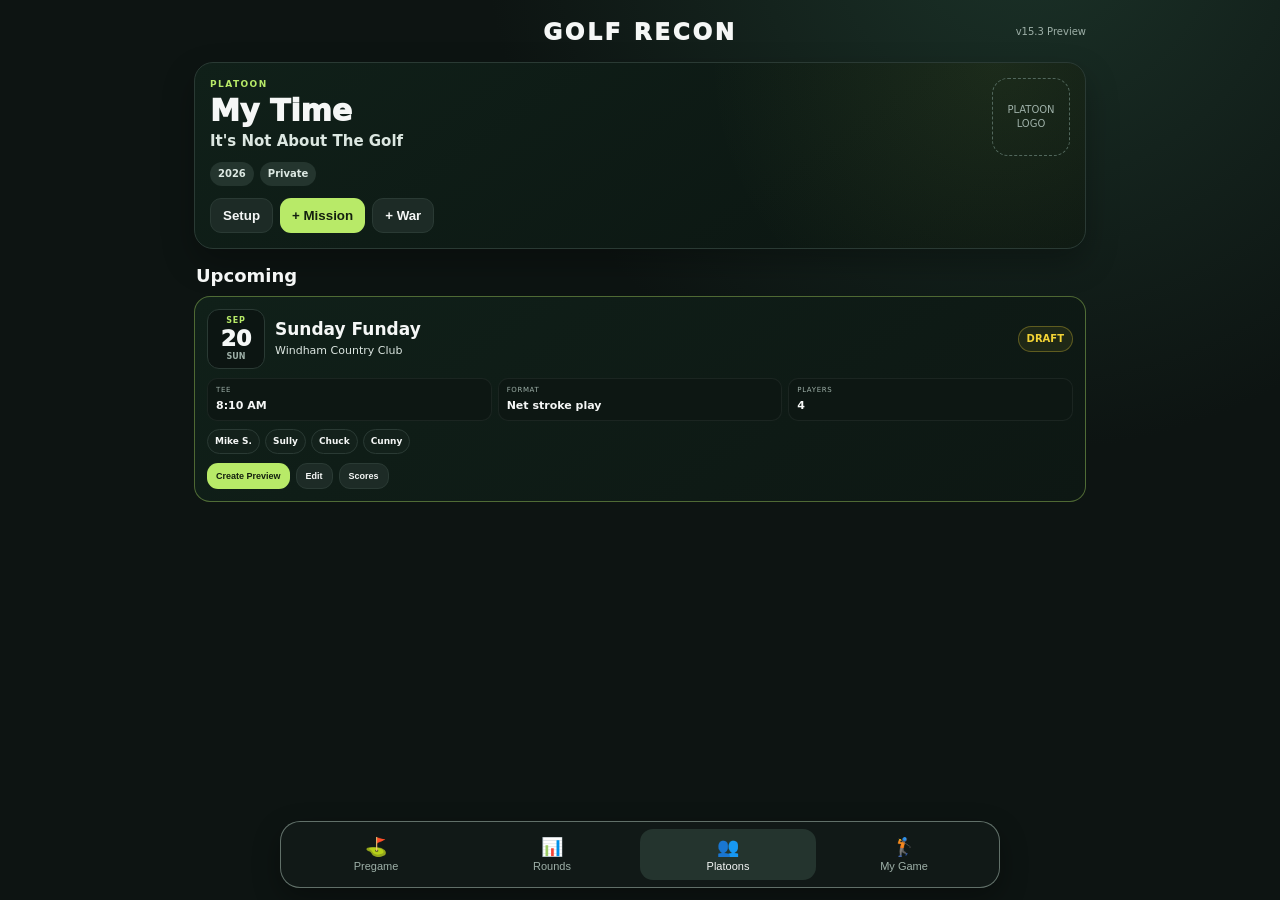
==== commit e4c40bde: "Refine Platoons v15.3 mission editor and header" ====
--- a/platoons-v15.html
+++ b/platoons-v15.html
@@ -2,45 +2,48 @@
 <html lang="en">
 <head>
 <meta charset="utf-8"><meta name="viewport" content="width=device-width,initial-scale=1,viewport-fit=cover">
-<title>Golf Recon v15.2 Platoons</title>
+<title>Golf Recon v15.3 Platoons</title>
 <style>
-:root{--bg:#0d1412;--panel:#15201c;--panel2:#1d2b26;--line:#2a3a34;--text:#f5f7f6;--muted:#9eb0a8;--accent:#b8ea68;--accent2:#83c94f;--warning:#ffd400;--blue:#7edbff;--good:#6fe18f;--shadow:0 14px 32px rgba(0,0,0,.28)}*{box-sizing:border-box}body{margin:0;background:radial-gradient(circle at 80% -10%,#1b3228 0,#0d1412 38%),var(--bg);color:var(--text);font:15px/1.42 Inter,ui-sans-serif,system-ui,-apple-system,BlinkMacSystemFont,"Segoe UI",sans-serif}.app{max-width:920px;margin:auto;min-height:100vh;padding:16px 14px 100px}.top{display:grid;grid-template-columns:1fr auto 1fr;align-items:center;margin-bottom:16px}.brand{text-align:center;font-size:23px;font-weight:950;letter-spacing:.12em}.version{font-size:10px;color:var(--muted);justify-self:end}.eyebrow{font-size:9px;letter-spacing:.16em;color:var(--accent);font-weight:900}.section-head{display:flex;justify-content:space-between;align-items:center;gap:10px;margin:16px 0 9px}.section-head h2{margin:2px 0 0;font-size:21px}.actions{display:flex;gap:7px;flex-wrap:wrap}.button{border:0;border-radius:11px;padding:9px 12px;font-weight:850;cursor:pointer}.primary{background:var(--accent);color:#14200f}.secondary{background:var(--panel2);color:var(--text);border:1px solid var(--line)}.card{background:rgba(21,32,28,.94);border:1px solid var(--line);border-radius:19px;padding:15px;box-shadow:var(--shadow)}.command{background:radial-gradient(circle at 88% 0,rgba(56,201,255,.08),transparent 36%),linear-gradient(145deg,rgba(13,31,22,.98),rgba(7,19,14,.98))}.title{font-size:28px;line-height:1;margin:5px 0}.motto{font-weight:800;color:#dbe8e1}.admin{font-size:10px;color:var(--muted);margin-top:8px;display:flex;gap:13px;flex-wrap:wrap}.admin strong{color:#eaf2ee}.badges{display:flex;gap:6px;flex-wrap:wrap;margin-top:11px}.badge,.tag{display:inline-flex;align-items:center;border-radius:999px;padding:5px 8px;background:#24352e;color:#dce8e2;font-size:10px;font-weight:800}.kpis{display:grid;grid-template-columns:repeat(4,1fr);gap:7px;margin-top:12px}.kpi{background:#101914;border:1px solid var(--line);border-radius:12px;padding:9px;text-align:center}.kpi strong{display:block;font-size:19px}.kpi span{display:block;color:var(--muted);font-size:8px;text-transform:uppercase;letter-spacing:.08em}.stack{display:grid;gap:10px}.mission-shell{margin-top:12px}.mission-card{background:#101914;border:1px solid var(--line);border-radius:16px;padding:12px}.mission-card.featured{border-color:rgba(184,234,104,.38);background:linear-gradient(145deg,#102019,#0d1713)}.mission-head{display:grid;grid-template-columns:62px minmax(0,1fr) auto;gap:11px;align-items:center}.date-tile{border:1px solid var(--line);border-radius:12px;background:#0c1512;text-align:center;padding:7px 4px;line-height:1}.date-tile .mon{font-size:8px;color:var(--accent);font-weight:900;letter-spacing:.1em}.date-tile .day{font-size:23px;font-weight:950;margin:3px 0}.date-tile .dow{font-size:8px;color:var(--muted);font-weight:800}.mission-title{font-size:17px;font-weight:900;line-height:1.15}.mission-course{font-size:11px;color:#dce6e1;margin-top:3px}.mission-meta-grid{display:grid;grid-template-columns:repeat(3,minmax(0,1fr));gap:6px;margin-top:10px}.meta-cell{border:1px solid rgba(255,255,255,.06);background:#0d1713;border-radius:10px;padding:7px 8px;min-width:0}.meta-cell span{display:block;font-size:7px;color:var(--muted);text-transform:uppercase;letter-spacing:.09em}.meta-cell strong{display:block;font-size:11px;margin-top:2px;white-space:nowrap;overflow:hidden;text-overflow:ellipsis}.players{display:flex;gap:5px;flex-wrap:wrap;margin-top:9px}.player-chip{font-size:9px;font-weight:800;border:1px solid var(--line);border-radius:999px;padding:5px 7px;background:#13211b}.player-chip.guest{border-style:dashed;color:#ffd98a}.mini-actions{display:flex;gap:6px;flex-wrap:wrap;margin-top:9px}.mini-actions .button{padding:7px 9px;font-size:9px}.preview{margin-top:9px;border-left:3px solid var(--accent);padding:9px 10px;background:#0d1713;border-radius:0 11px 11px 0}.preview h4{margin:0 0 5px;font-size:12px}.preview p{font-size:10px;color:#dce6e1;margin:0 0 6px}.summary{margin-top:9px;border-left:3px solid var(--good);padding:9px 10px;background:#0d1713;border-radius:0 11px 11px 0}.summary h4{margin:0 0 5px;font-size:12px}.summary p{font-size:10px;color:#dce6e1;margin:0}.draft{color:#f2d335;border:1px solid rgba(242,211,53,.3);background:rgba(242,211,53,.08)}.ready{color:var(--accent);border:1px solid rgba(184,234,104,.3);background:rgba(184,234,104,.07)}.complete{color:var(--good);border:1px solid rgba(111,225,143,.3);background:rgba(111,225,143,.07)}.war{color:#ffcf68;border:1px solid rgba(255,207,104,.35);background:rgba(255,207,104,.08)}.war-card{margin-top:12px}.war-head{display:flex;justify-content:space-between;gap:10px;align-items:flex-start}.war-head h3{margin:2px 0 0}.progress{height:7px;background:#0c1512;border-radius:999px;overflow:hidden;margin:10px 0}.progress span{display:block;height:100%;background:linear-gradient(90deg,var(--accent),var(--accent2))}.leaderboard{width:100%;border-collapse:collapse;margin-top:8px}.leaderboard th,.leaderboard td{padding:7px 5px;border-bottom:1px solid var(--line);text-align:left;font-size:10px}.leaderboard th{font-size:8px;color:var(--muted);text-transform:uppercase}.leaderboard td:nth-child(n+2),.leaderboard th:nth-child(n+2){text-align:right}.archive-row{display:grid;grid-template-columns:62px minmax(0,1fr) auto;gap:10px;align-items:center;padding:10px 0;border-bottom:1px solid rgba(255,255,255,.06)}.archive-row:last-child{border-bottom:0}.archive-row .mission-title{font-size:13px}.archive-row .mission-course{font-size:9px}.archive-actions{display:flex;gap:5px}.archive-actions .button{padding:6px 8px;font-size:8px}.toggle{width:100%;margin-top:8px}.bottom-nav{position:fixed;left:50%;bottom:12px;transform:translateX(-50%);width:min(720px,calc(100% - 24px));display:grid;grid-template-columns:repeat(4,1fr);background:rgba(18,27,24,.96);backdrop-filter:blur(14px);border:1px solid rgba(207,232,219,.42);border-radius:20px;padding:7px;box-shadow:0 10px 28px rgba(0,0,0,.32)}.nav{border:0;background:transparent;color:var(--muted);padding:7px;border-radius:13px}.nav span{display:block;font-size:18px}.nav small{font-size:11px}.nav.active{background:#24342e;color:var(--text)}dialog{border:0;padding:0;background:transparent;color:var(--text);width:min(640px,calc(100% - 24px))}dialog::backdrop{background:rgba(0,0,0,.75)}.dialog{max-height:calc(100dvh - 28px);overflow:auto;background:#16221d;border:1px solid var(--line);border-radius:22px;padding:19px}.dialog-head{display:flex;justify-content:space-between;gap:10px}.dialog-head h2{margin:3px 0}.x{border:0;background:transparent;color:var(--text);font-size:20px}.form-grid{display:grid;grid-template-columns:1fr 1fr;gap:9px}label{display:grid;gap:5px;margin-top:10px;font-weight:750;font-size:11px}input,select,textarea{width:100%;background:#0e1714;color:var(--text);border:1px solid var(--line);border-radius:11px;padding:10px;font:inherit}textarea{min-height:70px}.check-grid{display:grid;grid-template-columns:repeat(2,minmax(0,1fr));gap:6px;margin-top:7px}.check{display:flex;gap:7px;align-items:center;border:1px solid var(--line);border-radius:10px;background:#101914;padding:8px;font-size:10px}.check input{width:auto;margin:0}.guest-add{display:grid;grid-template-columns:1fr auto;gap:6px;margin-top:7px}.guest-list{display:flex;gap:5px;flex-wrap:wrap;margin-top:7px}.guest-pill{display:flex;gap:5px;align-items:center;border:1px dashed #6d6140;border-radius:999px;padding:5px 7px;font-size:9px;color:#ffd98a}.guest-pill button{border:0;background:transparent;color:#ffd98a;padding:0}.radio-list{display:grid;gap:6px;margin-top:8px}.radio{display:flex;gap:8px;align-items:center;border:1px solid var(--line);border-radius:10px;padding:9px;background:#101914}.radio input{width:auto}.dialog-actions{display:flex;justify-content:flex-end;gap:8px;margin-top:16px}.notice{font-size:10px;color:var(--muted);padding:9px 10px;border:1px solid var(--line);border-radius:10px;background:#101914;margin-top:10px}.upload{border:1px dashed #52685d;border-radius:15px;padding:18px;text-align:center;background:#101914;margin-top:12px}.upload input{display:none}@media(max-width:700px){.kpis{grid-template-columns:repeat(2,1fr)}.form-grid{grid-template-columns:1fr}.mission-head{grid-template-columns:58px minmax(0,1fr);}.mission-head>.tag{grid-column:2;justify-self:start}.mission-meta-grid{grid-template-columns:repeat(3,minmax(0,1fr))}.archive-row{grid-template-columns:54px minmax(0,1fr)}.archive-actions{grid-column:2}.check-grid{grid-template-columns:1fr 1fr}}
+:root{--bg:#0d1412;--panel:#15201c;--panel2:#1d2b26;--line:#2a3a34;--text:#f5f7f6;--muted:#9eb0a8;--accent:#b8ea68;--good:#72e090;--gold:#ffd98a;--shadow:0 14px 32px rgba(0,0,0,.28)}*{box-sizing:border-box}body{margin:0;background:radial-gradient(circle at 80% -10%,#1b3228 0,#0d1412 38%),var(--bg);color:var(--text);font:15px/1.4 Inter,ui-sans-serif,system-ui,-apple-system,BlinkMacSystemFont,"Segoe UI",sans-serif}.app{max-width:920px;margin:auto;min-height:100vh;padding:16px 14px 100px}.top{display:grid;grid-template-columns:1fr auto 1fr;align-items:center;margin-bottom:14px}.brand{text-align:center;font-size:23px;font-weight:950;letter-spacing:.12em}.version{font-size:10px;color:var(--muted);justify-self:end}.button{border:0;border-radius:11px;padding:9px 12px;font-weight:850;cursor:pointer}.primary{background:var(--accent);color:#14200f}.secondary{background:var(--panel2);color:var(--text);border:1px solid var(--line)}.card{background:rgba(21,32,28,.95);border:1px solid var(--line);border-radius:19px;padding:15px;box-shadow:var(--shadow)}.hq{display:grid;grid-template-columns:minmax(0,1fr) auto;gap:14px;align-items:start;background:radial-gradient(circle at 90% 0,rgba(184,234,104,.09),transparent 35%),linear-gradient(145deg,#102019,#0b1511)}.eyebrow{font-size:9px;letter-spacing:.16em;color:var(--accent);font-weight:900}.platoon-name{font-size:30px;font-weight:950;line-height:1;margin:5px 0}.motto{font-weight:800;color:#dce7e1}.badges{display:flex;gap:6px;flex-wrap:wrap;margin-top:10px}.badge,.tag{display:inline-flex;align-items:center;border-radius:999px;padding:5px 8px;background:#24352e;color:#dce8e2;font-size:10px;font-weight:800}.hq-actions{display:flex;gap:7px;margin-top:12px;flex-wrap:wrap}.platoon-logo{width:78px;height:78px;border-radius:16px;border:1px solid var(--line);background:#0b1511;object-fit:cover}.logo-placeholder{width:78px;height:78px;border-radius:16px;border:1px dashed #52685d;display:grid;place-items:center;color:var(--muted);font-size:10px;text-align:center;padding:8px}.section{margin-top:14px}.section-title{display:flex;justify-content:space-between;gap:10px;align-items:center;margin:0 2px 8px}.section-title h2{font-size:18px;margin:0}.stack{display:grid;gap:9px}.mission-card{background:#101914;border:1px solid var(--line);border-radius:16px;padding:12px}.mission-card.featured{border-color:rgba(184,234,104,.38);background:linear-gradient(145deg,#102019,#0d1713)}.mission-head{display:grid;grid-template-columns:58px minmax(0,1fr) auto;gap:10px;align-items:center}.date-tile{border:1px solid var(--line);border-radius:12px;background:#0c1512;text-align:center;padding:7px 4px;line-height:1}.date-tile .mon{font-size:8px;color:var(--accent);font-weight:900;letter-spacing:.1em}.date-tile .day{font-size:22px;font-weight:950;margin:3px 0}.date-tile .dow{font-size:8px;color:var(--muted);font-weight:800}.mission-title{font-size:17px;font-weight:900;line-height:1.15}.mission-course{font-size:11px;color:#dce6e1;margin-top:3px}.meta-grid{display:grid;grid-template-columns:repeat(3,minmax(0,1fr));gap:6px;margin-top:9px}.meta{border:1px solid rgba(255,255,255,.06);background:#0d1713;border-radius:10px;padding:7px 8px;min-width:0}.meta span{display:block;font-size:7px;color:var(--muted);text-transform:uppercase;letter-spacing:.09em}.meta strong{display:block;font-size:11px;margin-top:2px;white-space:nowrap;overflow:hidden;text-overflow:ellipsis}.players{display:flex;gap:5px;flex-wrap:wrap;margin-top:8px}.player-chip{font-size:9px;font-weight:800;border:1px solid var(--line);border-radius:999px;padding:5px 7px;background:#13211b}.player-chip.guest{border-style:dashed;color:var(--gold)}.mini-actions{display:flex;gap:6px;flex-wrap:wrap;margin-top:9px}.mini-actions .button{padding:7px 9px;font-size:9px}.preview,.summary{margin-top:9px;padding:9px 10px;background:#0d1713;border-radius:0 11px 11px 0}.preview{border-left:3px solid var(--accent)}.summary{border-left:3px solid var(--good)}.preview h4,.summary h4{margin:0 0 5px;font-size:12px}.preview p,.summary p{font-size:10px;color:#dce6e1;margin:0 0 5px}.draft{color:#f2d335;border:1px solid rgba(242,211,53,.3);background:rgba(242,211,53,.08)}.ready{color:var(--accent);border:1px solid rgba(184,234,104,.3);background:rgba(184,234,104,.07)}.complete{color:var(--good);border:1px solid rgba(111,225,143,.3);background:rgba(111,225,143,.07)}.war{color:#ffcf68;border:1px solid rgba(255,207,104,.35);background:rgba(255,207,104,.08)}.war-card{margin-top:10px}.war-head{display:flex;justify-content:space-between;gap:10px;align-items:flex-start}.war-head h3{margin:2px 0 0}.progress{height:7px;background:#0c1512;border-radius:999px;overflow:hidden;margin:10px 0}.progress span{display:block;height:100%;background:var(--accent)}.leaderboard{width:100%;border-collapse:collapse;margin-top:8px}.leaderboard th,.leaderboard td{padding:7px 5px;border-bottom:1px solid var(--line);text-align:left;font-size:10px}.leaderboard th{font-size:8px;color:var(--muted);text-transform:uppercase}.leaderboard td:nth-child(n+2),.leaderboard th:nth-child(n+2){text-align:right}.archive-row{display:grid;grid-template-columns:54px minmax(0,1fr) auto;gap:9px;align-items:center;padding:9px 0;border-bottom:1px solid rgba(255,255,255,.06)}.archive-row:last-child{border-bottom:0}.archive-actions{display:flex;gap:5px}.archive-actions .button{padding:6px 8px;font-size:8px}.bottom-nav{position:fixed;left:50%;bottom:12px;transform:translateX(-50%);width:min(720px,calc(100% - 24px));display:grid;grid-template-columns:repeat(4,1fr);background:rgba(18,27,24,.96);backdrop-filter:blur(14px);border:1px solid rgba(207,232,219,.42);border-radius:20px;padding:7px;box-shadow:0 10px 28px rgba(0,0,0,.32)}.nav{border:0;background:transparent;color:var(--muted);padding:7px;border-radius:13px}.nav span{display:block;font-size:18px}.nav small{font-size:11px}.nav.active{background:#24342e;color:var(--text)}dialog{border:0;padding:0;background:transparent;color:var(--text);width:min(640px,calc(100% - 24px))}dialog::backdrop{background:rgba(0,0,0,.75)}.dialog{max-height:calc(100dvh - 28px);overflow:auto;background:#16221d;border:1px solid var(--line);border-radius:22px;padding:18px}.dialog-head{display:flex;justify-content:space-between;gap:10px}.dialog-head h2{margin:3px 0}.x{border:0;background:transparent;color:var(--text);font-size:20px}.event-banner{margin-top:10px;background:linear-gradient(145deg,#0f1d17,#0b1511);border:1px solid var(--line);border-radius:15px;padding:12px}.event-banner .event-name{font-size:20px;font-weight:950}.event-course{font-size:12px;color:#dce6e1;margin-top:3px}.event-facts{display:flex;gap:6px;flex-wrap:wrap;margin-top:8px}.event-fact{font-size:9px;border:1px solid var(--line);border-radius:999px;padding:5px 7px;background:#13211b}.form-grid{display:grid;grid-template-columns:1fr 1fr;gap:9px}label{display:grid;gap:5px;margin-top:10px;font-weight:750;font-size:11px}input,select,textarea{width:100%;background:#0e1714;color:var(--text);border:1px solid var(--line);border-radius:11px;padding:10px;font:inherit}textarea{min-height:70px}.check-grid{display:grid;grid-template-columns:repeat(2,minmax(0,1fr));gap:6px;margin-top:7px}.check{display:flex;gap:7px;align-items:center;border:1px solid var(--line);border-radius:10px;background:#101914;padding:8px;font-size:10px}.check input{width:auto;margin:0}.guest-add{display:grid;grid-template-columns:1fr auto;gap:6px;margin-top:7px}.guest-list{display:flex;gap:5px;flex-wrap:wrap;margin-top:7px}.guest-pill{display:flex;gap:5px;align-items:center;border:1px dashed #6d6140;border-radius:999px;padding:5px 7px;font-size:9px;color:var(--gold)}.guest-pill button{border:0;background:transparent;color:var(--gold);padding:0}.dialog-actions{display:flex;justify-content:flex-end;gap:8px;margin-top:16px}.logo-upload{border:1px dashed #52685d;border-radius:14px;padding:12px;text-align:center;background:#101914;margin-top:9px}.logo-upload input{display:none}.radio-list{display:grid;gap:6px;margin-top:8px}.radio{display:flex;gap:8px;align-items:center;border:1px solid var(--line);border-radius:10px;padding:9px;background:#101914}.radio input{width:auto}@media(max-width:700px){.mission-head{grid-template-columns:54px minmax(0,1fr)}.mission-head>.tag{grid-column:2;justify-self:start}.meta-grid{grid-template-columns:repeat(3,minmax(0,1fr))}.form-grid{grid-template-columns:1fr}.archive-row{grid-template-columns:50px minmax(0,1fr)}.archive-actions{grid-column:2}.check-grid{grid-template-columns:1fr 1fr}.platoon-logo,.logo-placeholder{width:66px;height:66px}}
 </style>
 </head>
-<body><div class="app"><div class="top"><div></div><div class="brand">GOLF RECON</div><div class="version">v15.2 Preview</div></div><main id="app"></main></div>
+<body><div class="app"><div class="top"><div></div><div class="brand">GOLF RECON</div><div class="version">v15.3 Preview</div></div><main id="app"></main></div>
 <nav class="bottom-nav"><button class="nav"><span>⛳</span><small>Pregame</small></button><button class="nav"><span>📊</span><small>Rounds</small></button><button class="nav active"><span>👥</span><small>Platoons</small></button><button class="nav"><span>🏌️</span><small>My Game</small></button></nav>
 <script>
 const K='golfrecon-platoons-v15-preview';
 const roster=['Mike S.','Sully','Chuck','Cunny','Mannke','Steve'];
-const defaultState={name:'My Time',motto:"It's Not About The Golf",chief:'Mike S.',coChief:'Not assigned',season:2026,cadets:6,visibility:'Private',wars:[],missions:[{id:'m1',title:'Sunday Funday',date:'2026-09-20',time:'08:10',course:'Windham Country Club',format:'Net stroke play',players:['Mike S.','Sully','Chuck','Cunny'],guests:[],status:'draft',preview:null,results:null}]};
-let data=(()=>{try{return {...structuredClone(defaultState),...JSON.parse(localStorage.getItem(K)||'{}')}}catch{return structuredClone(defaultState)}})();
+const defaults={name:'My Time',motto:"It's Not About The Golf",season:2026,cadets:6,visibility:'Private',logo:'',wars:[],missions:[{id:'m1',title:'Sunday Funday',date:'2026-09-20',time:'08:10',course:'Windham Country Club',format:'Net stroke play',players:['Mike S.','Sully','Chuck','Cunny'],guests:[],status:'draft',preview:null,results:null}]};
+let data=(()=>{try{return {...structuredClone(defaults),...JSON.parse(localStorage.getItem(K)||'{}')}}catch{return structuredClone(defaults)}})();
 const save=()=>localStorage.setItem(K,JSON.stringify(data));
 const esc=s=>String(s??'').replace(/[&<>"']/g,m=>({'&':'&amp;','<':'&lt;','>':'&gt;','"':'&quot;',"'":'&#39;'}[m]));
-const fmtDate=v=>v?new Date(v+'T12:00:00').toLocaleDateString(undefined,{weekday:'short',month:'short',day:'numeric',year:'numeric'}):'Date TBD';
 const fmtTime=v=>{if(!v)return 'TBD';const [h,m]=v.split(':').map(Number),d=new Date();d.setHours(h,m,0,0);return d.toLocaleTimeString([], {hour:'numeric',minute:'2-digit'})};
 function dateTile(v){if(!v)return '<div class="date-tile"><div class="day">—</div><div class="dow">TBD</div></div>';const d=new Date(v+'T12:00:00');return `<div class="date-tile"><div class="mon">${d.toLocaleString(undefined,{month:'short'}).toUpperCase()}</div><div class="day">${d.getDate()}</div><div class="dow">${d.toLocaleString(undefined,{weekday:'short'}).toUpperCase()}</div></div>`}
 function allMissions(){return [...(data.missions||[]),...(data.wars||[]).flatMap(w=>(w.missions||[]).map(m=>({...m,warId:w.id,warTitle:w.title})))]}
 function findMission(id,warId=''){if(warId){const w=(data.wars||[]).find(x=>x.id===warId);return {m:w?.missions?.find(x=>x.id===id),w}}return {m:(data.missions||[]).find(x=>x.id===id),w:null}}
-function statusTag(s){return `<span class="tag ${s==='completed'?'complete':s==='ready'?'ready':'draft'}">${s==='completed'?'COMPLETE':s==='ready'?'PREVIEW READY':'DRAFT'}</span>`}
-function createPreview(m){const prior=allMissions().filter(x=>x.id!==m.id&&x.course===m.course&&x.results);return {battlefield:prior.length?`${prior.length} prior Platoon round${prior.length===1?'':'s'} at ${m.course}.`:`First Platoon data point at ${m.course}.`,watch:`${(m.players||[])[0]||'The field'} gets the first spotlight. Keep the doubles off the card.`,history:prior.length?`Past results are loaded for matchup and course-history callouts.`:`Today's scores establish the baseline.`}}
-function missionPeople(m){return [...(m.players||[]).map(x=>({name:x,guest:false})),...(m.guests||[]).map(x=>({name:x,guest:true}))]}
-function missionCard(m,war=null,featured=false){const people=missionPeople(m);return `<div class="mission-card ${featured?'featured':''}"><div class="mission-head">${dateTile(m.date)}<div><div class="mission-title">${esc(m.title||m.course)}</div><div class="mission-course">${esc(m.course||'Course TBD')}</div></div>${statusTag(m.status)}</div><div class="mission-meta-grid"><div class="meta-cell"><span>Tee Time</span><strong>${esc(fmtTime(m.time))}</strong></div><div class="meta-cell"><span>Format</span><strong>${esc(m.format||'TBD')}</strong></div><div class="meta-cell"><span>Field</span><strong>${people.length} players</strong></div></div><div class="players">${people.map(p=>`<span class="player-chip ${p.guest?'guest':''}">${p.guest?'★ ':''}${esc(p.name)}</span>`).join('')}</div>${m.status==='ready'&&m.preview?renderPreview(m.preview):''}${m.status==='completed'&&m.summary?renderSummary(m.summary):''}<div class="mini-actions">${m.status==='draft'?`<button class="button primary" onclick="lockMission('${m.id}','${war?.id||''}')">🔒 Create Preview</button>`:`<button class="button secondary" onclick="viewPreview('${m.id}','${war?.id||''}')">Preview</button>`}${m.status==='completed'?`<button class="button secondary" onclick="viewPost('${m.id}','${war?.id||''}')">Post-Game</button>`:`<button class="button secondary" onclick="openScores('${m.id}','${war?.id||''}')">📸 Scores</button>`}<button class="button secondary" onclick="openMissionEditor('${m.id}','${war?.id||''}')">Edit</button></div></div>`}
-function renderPreview(p){return `<div class="preview"><h4>🛰️ Pre-Mission Intel</h4><p><strong>Battlefield:</strong> ${esc(p.battlefield)}</p><p><strong>Watch:</strong> ${esc(p.watch)}</p><p><strong>History:</strong> ${esc(p.history)}</p></div>`}
-function renderSummary(s){return `<div class="summary"><h4>🏁 After Action</h4><p>${esc(s)}</p></div>`}
-function calcLeaderboard(w){const map={};(w.missions||[]).filter(m=>m.status==='completed').forEach(m=>(m.results||[]).forEach(r=>{map[r.player]=(map[r.player]||0)+Number(r.points||0)}));return Object.entries(map).sort((a,b)=>b[1]-a[1])}
-function renderWar(w){const ms=w.missions||[],done=ms.filter(m=>m.status==='completed').length,next=ms.filter(m=>m.status!=='completed').sort((a,b)=>String(a.date).localeCompare(String(b.date)))[0],lb=calcLeaderboard(w);return `<section class="card war-card"><div class="war-head"><div><div class="eyebrow">WAR</div><h3>${esc(w.title)}</h3></div><span class="tag war">${done}/${ms.length} MISSIONS</span></div><div class="progress"><span style="width:${ms.length?Math.round(done/ms.length*100):0}%"></span></div>${lb.length?`<table class="leaderboard"><thead><tr><th>Player</th><th>Pts</th></tr></thead><tbody>${lb.map(([p,pts],i)=>`<tr><td>${i+1}. ${esc(p)}</td><td>${pts}</td></tr>`).join('')}</tbody></table>`:''}${next?`<div class="eyebrow" style="margin:12px 0 6px">NEXT WAR MISSION</div>${missionCard(next,w,true)}`:''}<button class="button secondary toggle" onclick="openWar('${w.id}')">War Details</button></section>`}
-function render(){const missions=allMissions(),upcoming=missions.filter(m=>m.status!=='completed').sort((a,b)=>String(a.date).localeCompare(String(b.date))),completed=missions.filter(m=>m.status==='completed').sort((a,b)=>String(b.date).localeCompare(String(a.date))),latest=completed[0],older=completed.slice(1),next=upcoming[0];document.getElementById('app').innerHTML=`<div class="section-head"><div><div class="eyebrow">PLATOON HQ</div><h2>${esc(data.name)}</h2></div><div class="actions"><button class="button secondary" onclick="openSetup()">⚙ Setup</button><button class="button primary" onclick="openCreateChooser()">+ Operation</button></div></div><section class="card command"><div class="eyebrow">${esc(data.name.toUpperCase())} · ACTIVE PLATOON</div><div class="title">${esc(data.name)}</div><div class="motto">${esc(data.motto)}</div><div class="admin"><span><strong>Chief</strong> ${esc(data.chief)}</span><span><strong>Co-Chief</strong> ${esc(data.coChief)}</span></div><div class="badges"><span class="badge">${data.season}</span><span class="badge">${data.cadets} cadets</span><span class="badge">${esc(data.visibility)}</span></div><div class="kpis"><div class="kpi"><strong>${next?'1':'—'}</strong><span>Next Up</span></div><div class="kpi"><strong>${missions.length}</strong><span>Missions</span></div><div class="kpi"><strong>${completed.length}</strong><span>Complete</span></div><div class="kpi"><strong>${data.wars?.length||0}</strong><span>Wars</span></div></div></section>${(data.wars||[]).map(renderWar).join('')}${upcoming.length?`<div class="section-head"><div><div class="eyebrow">UPCOMING</div><h2>Missions</h2></div></div><div class="stack">${upcoming.filter(m=>!m.warId).map((m,i)=>missionCard(m,null,i===0)).join('')}</div>`:''}${latest?`<div class="section-head"><div><div class="eyebrow">LATEST RESULT</div><h2>After Action</h2></div></div>${missionCard(latest,latest.warId?(data.wars||[]).find(w=>w.id===latest.warId):null,true)}`:''}${older.length?`<section class="card mission-shell"><div class="eyebrow">MISSION HISTORY</div><div id="historyRows" style="display:none">${older.map(m=>`<div class="archive-row">${dateTile(m.date)}<div><div class="mission-title">${esc(m.title||m.course)}</div><div class="mission-course">${esc(m.course)} · ${esc(fmtTime(m.time))}</div></div><div class="archive-actions"><button class="button secondary" onclick="viewPreview('${m.id}','${m.warId||''}')">Preview</button><button class="button secondary" onclick="viewPost('${m.id}','${m.warId||''}')">Post</button></div></div>`).join('')}</div><button class="button secondary toggle" id="historyToggle" onclick="toggleHistory()">Show ${older.length} older mission${older.length===1?'':'s'}</button></section>`:''}`}
-function toggleHistory(){const x=document.getElementById('historyRows'),b=document.getElementById('historyToggle');const open=x.style.display!=='none';x.style.display=open?'none':'block';b.textContent=open?`Show ${x.children.length} older missions`:'Hide history'}
-function dlg(html){document.getElementById('d')?.remove();const d=document.createElement('dialog');d.id='d';d.innerHTML=`<div class="dialog">${html}</div>`;document.body.appendChild(d);d.addEventListener('close',()=>d.remove());d.showModal();return d}
-function closeD(){document.getElementById('d')?.close()}
-function openSetup(){const d=dlg(`<div class="dialog-head"><div><div class="eyebrow">PLATOON SETUP</div><h2>${esc(data.name)}</h2></div><button class="x" onclick="closeD()">✕</button></div><label>Name<input id="pn" value="${esc(data.name)}"></label><label>Motto<input id="pm" value="${esc(data.motto)}"></label><div class="dialog-actions"><button class="button primary" id="ps">Save</button></div>`);d.querySelector('#ps').onclick=()=>{data.name=d.querySelector('#pn').value.trim()||data.name;data.motto=d.querySelector('#pm').value.trim();save();closeD();render()}}
-function openCreateChooser(){const d=dlg(`<div class="dialog-head"><div><div class="eyebrow">NEW OPERATION</div><h2>Create</h2></div><button class="x" onclick="closeD()">✕</button></div><div class="dialog-actions" style="justify-content:stretch"><button class="button primary" style="flex:1" onclick="closeD();openMissionEditor()">Mission</button><button class="button secondary" style="flex:1" onclick="closeD();openWarEditor()">War</button></div>`)}
-function openMissionEditor(id='',warId=''){const {m,w}=findMission(id,warId),x=m||{players:[],guests:[]};let guests=[...(x.guests||[])];const checks=roster.map(p=>`<label class="check"><input type="checkbox" data-player value="${esc(p)}" ${(x.players||[]).includes(p)?'checked':''}>${esc(p)}</label>`).join('');const d=dlg(`<div class="dialog-head"><div><div class="eyebrow">MISSION</div><h2>${m?'Edit':'Create'}</h2></div><button class="x" onclick="closeD()">✕</button></div><div class="form-grid"><label>Date<input id="md" type="date" value="${esc(x.date||'')}"></label><label>Tee time<input id="mt" type="time" value="${esc(x.time||'')}"></label></div><label>Course<input id="mc" value="${esc(x.course||'')}"></label><div class="form-grid"><label>Mission name<input id="mn" value="${esc(x.title||'')}"></label><label>Format<input id="mf" value="${esc(x.format||'')}"></label></div><div class="eyebrow" style="margin-top:13px">PLATOON PLAYERS</div><div class="check-grid">${checks}</div><div class="eyebrow" style="margin-top:13px">GUESTS</div><div class="guest-add"><input id="guestName" placeholder="Guest name"><button class="button secondary" id="addGuest">Add</button></div><div class="guest-list" id="guestList"></div><div class="dialog-actions"><button class="button secondary" onclick="closeD()">Cancel</button><button class="button primary" id="ms">Save Mission</button></div>`);const renderGuests=()=>d.querySelector('#guestList').innerHTML=guests.map((g,i)=>`<span class="guest-pill">★ ${esc(g)} <button data-rg="${i}">✕</button></span>`).join('');renderGuests();d.querySelector('#guestList').onclick=e=>{if(e.target.dataset.rg!==undefined){guests.splice(Number(e.target.dataset.rg),1);renderGuests()}};d.querySelector('#addGuest').onclick=()=>{const n=d.querySelector('#guestName').value.trim();if(n&&!guests.some(g=>g.toLowerCase()===n.toLowerCase()))guests.push(n);d.querySelector('#guestName').value='';renderGuests()};d.querySelector('#ms').onclick=()=>{const row={id:m?.id||'m'+Date.now(),date:d.querySelector('#md').value,time:d.querySelector('#mt').value,course:d.querySelector('#mc').value.trim(),title:d.querySelector('#mn').value.trim(),format:d.querySelector('#mf').value.trim(),players:[...d.querySelectorAll('[data-player]:checked')].map(i=>i.value),guests,status:m?.status||'draft',preview:m?.preview||null,results:m?.results||null,summary:m?.summary||null};if(!row.date||!row.course){alert('Add a date and course.');return}if(w){if(m)Object.assign(m,row);else w.missions.push(row)}else{if(m)Object.assign(m,row);else data.missions.push(row)}save();closeD();render()}}
-function openWarEditor(){const d=dlg(`<div class="dialog-head"><div><div class="eyebrow">WAR</div><h2>Create War</h2></div><button class="x" onclick="closeD()">✕</button></div><label>War name<input id="wn" placeholder="Butter Brook War"></label><label>Location / trip<input id="wl" placeholder="Optional"></label><div class="dialog-actions"><button class="button primary" id="ws">Create</button></div>`);d.querySelector('#ws').onclick=()=>{const title=d.querySelector('#wn').value.trim();if(!title)return;data.wars.push({id:'w'+Date.now(),title,location:d.querySelector('#wl').value.trim(),missions:[]});save();closeD();render()}}
-function openWar(id){const w=(data.wars||[]).find(x=>x.id===id);if(!w)return;const d=dlg(`<div class="dialog-head"><div><div class="eyebrow">WAR</div><h2>${esc(w.title)}</h2></div><button class="x" onclick="closeD()">✕</button></div><div class="stack" style="margin-top:12px">${(w.missions||[]).map(m=>missionCard(m,w)).join('')||'<div class="notice">No Missions yet.</div>'}</div><div class="dialog-actions"><button class="button primary" onclick="closeD();openMissionEditor('','${w.id}')">+ Mission</button></div>`)}
+function statusTag(s){return `<span class="tag ${s==='completed'?'complete':s==='ready'?'ready':'draft'}">${s==='completed'?'COMPLETE':s==='ready'?'READY':'DRAFT'}</span>`}
+function missionPeople(m){return [...(m.players||[]).map(name=>({name,guest:false})),...(m.guests||[]).map(name=>({name,guest:true}))]}
+function createPreview(m){return {battlefield:`${m.course||'Course TBD'} · ${m.format||'Format TBD'}`,watch:`${missionPeople(m).map(x=>x.name).slice(0,3).join(', ')||'Field TBD'}`,history:'Course history and player trends will populate here from Golf Recon data.'}}
+function missionCard(m,war=null,featured=false){const people=missionPeople(m);return `<div class="mission-card ${featured?'featured':''}"><div class="mission-head">${dateTile(m.date)}<div><div class="mission-title">${esc(m.title||'Untitled Mission')}</div><div class="mission-course">${esc(m.course||'Course TBD')}</div></div>${statusTag(m.status)}</div><div class="meta-grid"><div class="meta"><span>Tee</span><strong>${esc(fmtTime(m.time))}</strong></div><div class="meta"><span>Format</span><strong>${esc(m.format||'TBD')}</strong></div><div class="meta"><span>Players</span><strong>${people.length}</strong></div></div><div class="players">${people.map(p=>`<span class="player-chip ${p.guest?'guest':''}">${esc(p.name)}${p.guest?' · GUEST':''}</span>`).join('')}</div>${m.preview&&m.status!=='completed'?`<div class="preview"><h4>🛰️ Preview</h4><p>${esc(m.preview.battlefield)}</p><p>${esc(m.preview.watch)}</p></div>`:''}${m.status==='completed'?`<div class="summary"><h4>After Action</h4><p>${summaryText(m)}</p></div>`:''}<div class="mini-actions">${m.status==='draft'?`<button class="button primary" onclick="lockMission('${m.id}','${war?.id||''}')">Create Preview</button>`:`<button class="button secondary" onclick="viewPreview('${m.id}','${war?.id||''}')">Preview</button>`}<button class="button secondary" onclick="openMissionEditor('${m.id}','${war?.id||''}')">Edit</button><button class="button secondary" onclick="openScores('${m.id}','${war?.id||''}')">Scores</button></div></div>`}
+function summaryText(m){if(!m.results?.length)return 'Mission complete.';const best=[...m.results].sort((a,b)=>(a.gross||999)-(b.gross||999))[0];return best?`${esc(best.name)} · ${best.gross} gross`:'Mission complete.'}
+function renderWar(w){const ms=w.missions||[],done=ms.filter(m=>m.status==='completed').length,next=ms.filter(m=>m.status!=='completed').sort((a,b)=>String(a.date).localeCompare(String(b.date)))[0];return `<section class="card war-card"><div class="war-head"><div><div class="eyebrow">WAR</div><h3>${esc(w.title||'Unnamed War')}</h3></div><span class="tag war">${done}/${ms.length}</span></div><div class="progress"><span style="width:${ms.length?done/ms.length*100:0}%"></span></div>${next?missionCard(next,w,true):''}${ms.filter(m=>m.id!==next?.id).map(m=>missionCard(m,w,false)).join('')}</section>`}
+function render(){const stand=[...(data.missions||[])].sort((a,b)=>String(a.date).localeCompare(String(b.date))),upcoming=stand.filter(m=>m.status!=='completed'),completed=stand.filter(m=>m.status==='completed').sort((a,b)=>String(b.date).localeCompare(String(a.date))),latest=completed[0],older=completed.slice(1);document.getElementById('app').innerHTML=`<section class="card hq"><div><div class="eyebrow">PLATOON</div><div class="platoon-name">${esc(data.name)}</div><div class="motto">${esc(data.motto)}</div><div class="badges"><span class="badge">${data.season}</span><span class="badge">${esc(data.visibility)}</span></div><div class="hq-actions"><button class="button secondary" onclick="openSetup()">Setup</button><button class="button primary" onclick="openMissionEditor()">+ Mission</button><button class="button secondary" onclick="openWarEditor()">+ War</button></div></div><div>${data.logo?`<img class="platoon-logo" src="${data.logo}" alt="Platoon logo">`:'<div class="logo-placeholder">PLATOON<br>LOGO</div>'}</div></section>${upcoming.length?`<section class="section"><div class="section-title"><h2>Upcoming</h2></div><div class="stack">${upcoming.map((m,i)=>missionCard(m,null,i===0)).join('')}</div></section>`:''}${(data.wars||[]).map(renderWar).join('')}${latest?`<section class="section"><div class="section-title"><h2>Latest</h2></div>${missionCard(latest,null,true)}</section>`:''}${older.length?`<section class="section card"><div class="section-title"><h2>Mission History</h2></div>${older.map(m=>`<div class="archive-row">${dateTile(m.date)}<div><div class="mission-title">${esc(m.title||'Mission')}</div><div class="mission-course">${esc(m.course||'')}</div></div><div class="archive-actions"><button class="button secondary" onclick="viewPreview('${m.id}')">Preview</button><button class="button secondary" onclick="viewAfter('${m.id}')">Post-Game</button></div></div>`).join('')}</section>`:''}`}
+function openSetup(){document.body.insertAdjacentHTML('beforeend',`<dialog id="dlg"><div class="dialog"><div class="dialog-head"><div><div class="eyebrow">PLATOON SETUP</div><h2>${esc(data.name)}</h2></div><button class="x" onclick="closeDlg()">✕</button></div><label>Platoon name<input id="pname" value="${esc(data.name)}"></label><label>Motto<input id="pmotto" value="${esc(data.motto)}"></label><div class="form-grid"><label>Season<input id="pseason" type="number" value="${data.season}"></label><label>Visibility<select id="pvis"><option ${data.visibility==='Private'?'selected':''}>Private</option><option ${data.visibility==='Public'?'selected':''}>Public</option></select></label></div><label>Logo</label><div class="logo-upload"><label style="margin:0;cursor:pointer">Choose image<input id="plogo" type="file" accept="image/*" onchange="loadLogo(this)"></label>${data.logo?'<div style="margin-top:8px"><button class="button secondary" onclick="removeLogo()">Remove logo</button></div>':''}</div><div class="dialog-actions"><button class="button secondary" onclick="closeDlg()">Cancel</button><button class="button primary" onclick="saveSetup()">Save</button></div></div></dialog>`);dlg.showModal()}
+let pendingLogo=null;function loadLogo(input){const f=input.files?.[0];if(!f)return;const r=new FileReader();r.onload=e=>{const img=new Image();img.onload=()=>{const c=document.createElement('canvas'),max=240,scale=Math.min(1,max/Math.max(img.width,img.height));c.width=Math.round(img.width*scale);c.height=Math.round(img.height*scale);c.getContext('2d').drawImage(img,0,0,c.width,c.height);pendingLogo=c.toDataURL('image/jpeg',.82)};img.src=e.target.result};r.readAsDataURL(f)}
+function removeLogo(){data.logo='';pendingLogo='';save();closeDlg();render()}
+function saveSetup(){data.name=pname.value.trim()||data.name;data.motto=pmotto.value.trim();data.season=Number(pseason.value)||data.season;data.visibility=pvis.value;if(pendingLogo!==null)data.logo=pendingLogo;pendingLogo=null;save();closeDlg();render()}
+function openMissionEditor(id='',warId=''){const {m,w}=id?findMission(id,warId):{m:null,w:warId?(data.wars||[]).find(x=>x.id===warId):null};const x=m||{id:'m'+Date.now(),title:'',date:'',time:'',course:'',format:'Net stroke play',players:[],guests:[],status:'draft',preview:null,results:null};window.editCtx={x,w,isNew:!m,warId};window.editGuests=[...(x.guests||[])];document.body.insertAdjacentHTML('beforeend',`<dialog id="dlg"><div class="dialog"><div class="dialog-head"><div><div class="eyebrow">${m?'EDIT MISSION':'NEW MISSION'}</div><h2>${esc(x.title||'Mission')}</h2></div><button class="x" onclick="closeDlg()">✕</button></div><div class="event-banner"><div class="event-name" id="bannerName">${esc(x.title||'Event name')}</div><div class="event-course" id="bannerCourse">${esc(x.course||'Course TBD')}</div><div class="event-facts"><span class="event-fact" id="bannerDate">${esc(x.date||'Date TBD')}</span><span class="event-fact" id="bannerTime">${esc(fmtTime(x.time))}</span><span class="event-fact" id="bannerFormat">${esc(x.format||'Format TBD')}</span></div></div><label>Event name<input id="mtitle" value="${esc(x.title)}" oninput="syncBanner()"></label><label>Course<input id="mcourse" value="${esc(x.course)}" oninput="syncBanner()"></label><div class="form-grid"><label>Date<input id="mdate" type="date" value="${esc(x.date)}" oninput="syncBanner()"></label><label>Tee time<input id="mtime" type="time" value="${esc(x.time||'')}" oninput="syncBanner()"></label></div><label>Format<input id="mformat" value="${esc(x.format||'')}" oninput="syncBanner()"></label><label>Cadets</label><div class="check-grid">${roster.map(p=>`<label class="check"><input type="checkbox" name="cadet" value="${esc(p)}" ${(x.players||[]).includes(p)?'checked':''}>${esc(p)}</label>`).join('')}</div><label>Guests</label><div class="guest-add"><input id="guestName" placeholder="Guest name"><button class="button secondary" onclick="addGuest()">Add</button></div><div id="guestList" class="guest-list"></div><div class="dialog-actions"><button class="button secondary" onclick="closeDlg()">Cancel</button><button class="button primary" onclick="saveMission()">Save</button></div></div></dialog>`);renderGuests();dlg.showModal()}
+function syncBanner(){bannerName.textContent=mtitle.value||'Event name';bannerCourse.textContent=mcourse.value||'Course TBD';bannerDate.textContent=mdate.value||'Date TBD';bannerTime.textContent=fmtTime(mtime.value);bannerFormat.textContent=mformat.value||'Format TBD'}
+function renderGuests(){const el=document.getElementById('guestList');if(el)el.innerHTML=window.editGuests.map((g,i)=>`<span class="guest-pill">${esc(g)} <button onclick="removeGuest(${i})">✕</button></span>`).join('')}
+function addGuest(){const v=guestName.value.trim();if(!v)return;window.editGuests.push(v);guestName.value='';renderGuests()}
+function removeGuest(i){window.editGuests.splice(i,1);renderGuests()}
+function saveMission(){const {x,w,isNew}=window.editCtx;x.title=mtitle.value.trim();x.course=mcourse.value.trim();x.date=mdate.value;x.time=mtime.value;x.format=mformat.value.trim();x.players=[...document.querySelectorAll('input[name=cadet]:checked')].map(el=>el.value);x.guests=[...window.editGuests];if(isNew){if(w)w.missions=(w.missions||[]).concat(x);else data.missions=(data.missions||[]).concat(x)}save();closeDlg();render()}
 function lockMission(id,warId=''){const {m}=findMission(id,warId);if(!m)return;m.preview=createPreview(m);m.status='ready';save();render()}
-function viewPreview(id,warId=''){const {m}=findMission(id,warId);if(!m)return;dlg(`<div class="dialog-head"><div><div class="eyebrow">PRE-MISSION INTEL</div><h2>${esc(m.title||m.course)}</h2></div><button class="x" onclick="closeD()">✕</button></div>${m.preview?renderPreview(m.preview):'<div class="notice">No Preview generated.</div>'}`)}
-function viewPost(id,warId=''){const {m}=findMission(id,warId);if(!m)return;dlg(`<div class="dialog-head"><div><div class="eyebrow">AFTER ACTION</div><h2>${esc(m.title||m.course)}</h2></div><button class="x" onclick="closeD()">✕</button></div>${m.summary?renderSummary(m.summary):'<div class="notice">No Post-Game summary yet.</div>'}`)}
-function openScores(id,warId=''){const {m}=findMission(id,warId);if(!m)return;const people=missionPeople(m);const d=dlg(`<div class="dialog-head"><div><div class="eyebrow">MISSION RESULTS</div><h2>${esc(m.title||m.course)}</h2></div><button class="x" onclick="closeD()">✕</button></div><label class="upload"><strong>Add score screenshots</strong><input type="file" accept="image/*" multiple></label><div class="eyebrow" style="margin-top:13px">SELECT PLAYER</div><div class="radio-list">${people.map((p,i)=>`<label class="radio"><input type="radio" name="resultPlayer" value="${esc(p.name)}" ${i===0?'checked':''}>${p.guest?'★ ':''}${esc(p.name)}</label>`).join('')}</div><label>Points for selected player<input id="pts" type="number" value="0"></label><div class="dialog-actions"><button class="button secondary" id="addResult">Add Result</button><button class="button primary" id="finish">Complete Mission</button></div><div id="resultList" class="notice">${(m.results||[]).map(r=>`${esc(r.player)} ${r.points} pts`).join(' · ')||'No results added.'}</div>`);d.querySelector('#addResult').onclick=()=>{const p=d.querySelector('[name=resultPlayer]:checked')?.value;if(!p)return;m.results=m.results||[];const existing=m.results.find(r=>r.player===p);if(existing)existing.points=Number(d.querySelector('#pts').value||0);else m.results.push({player:p,points:Number(d.querySelector('#pts').value||0)});save();d.querySelector('#resultList').innerHTML=m.results.map(r=>`${esc(r.player)} ${r.points} pts`).join(' · ')};d.querySelector('#finish').onclick=()=>{m.status='completed';const sorted=[...(m.results||[])].sort((a,b)=>b.points-a.points);m.summary=sorted.length?`${sorted[0].player} led the Mission with ${sorted[0].points} points. Full hole-by-hole After Action analysis will populate when screenshot parsing is connected.`:'Mission complete. Score analysis pending.';save();closeD();render()}}
+function viewPreview(id,warId=''){const {m}=findMission(id,warId);if(!m)return;alert(`PRE-MISSION PREVIEW\n\n${m.title}\n${m.course}\n${fmtTime(m.time)}\n\n${m.preview?.battlefield||'Preview not generated yet.'}\n${m.preview?.watch||''}`)}
+function viewAfter(id,warId=''){const {m}=findMission(id,warId);if(!m)return;alert(`AFTER ACTION\n\n${m.title}\n${m.course}\n\n${summaryText(m)}`)}
+function openScores(id,warId=''){const {m}=findMission(id,warId);if(!m)return;const people=missionPeople(m);document.body.insertAdjacentHTML('beforeend',`<dialog id="dlg"><div class="dialog"><div class="dialog-head"><div><div class="eyebrow">SCORES</div><h2>${esc(m.title)}</h2></div><button class="x" onclick="closeDlg()">✕</button></div><div class="event-banner"><div class="event-name">${esc(m.title)}</div><div class="event-course">${esc(m.course)}</div><div class="event-facts"><span class="event-fact">${esc(m.date||'Date TBD')}</span><span class="event-fact">${esc(fmtTime(m.time))}</span><span class="event-fact">${esc(m.format||'')}</span></div></div><div class="radio-list">${people.map((p,i)=>`<label class="radio"><input type="radio" name="scorePlayer" value="${i}" ${i===0?'checked':''}>${esc(p.name)}${p.guest?' · Guest':''}</label>`).join('')}</div><label>Gross score<input id="gross" type="number" inputmode="numeric"></label><label>War points<input id="pts" type="number" inputmode="numeric"></label><div class="dialog-actions"><button class="button secondary" onclick="closeDlg()">Cancel</button><button class="button primary" onclick="saveScore('${id}','${warId}')">Save Result</button></div></div></dialog>`);dlg.showModal()}
+function saveScore(id,warId=''){const {m}=findMission(id,warId),people=missionPeople(m),idx=Number(document.querySelector('input[name=scorePlayer]:checked')?.value||0),p=people[idx];if(!p)return;m.results=m.results||[];m.results=m.results.filter(r=>r.name!==p.name);m.results.push({name:p.name,gross:Number(gross.value)||null,points:Number(pts.value)||0});m.status='completed';save();closeDlg();render()}
+function openWarEditor(){const title=prompt('War name');if(!title)return;data.wars=data.wars||[];data.wars.push({id:'w'+Date.now(),title,missions:[],status:'draft'});save();render()}
+function closeDlg(){const d=document.getElementById('dlg');if(d){d.close();d.remove()}}
 render();
-</script></body></html>+</script>
+</body></html>
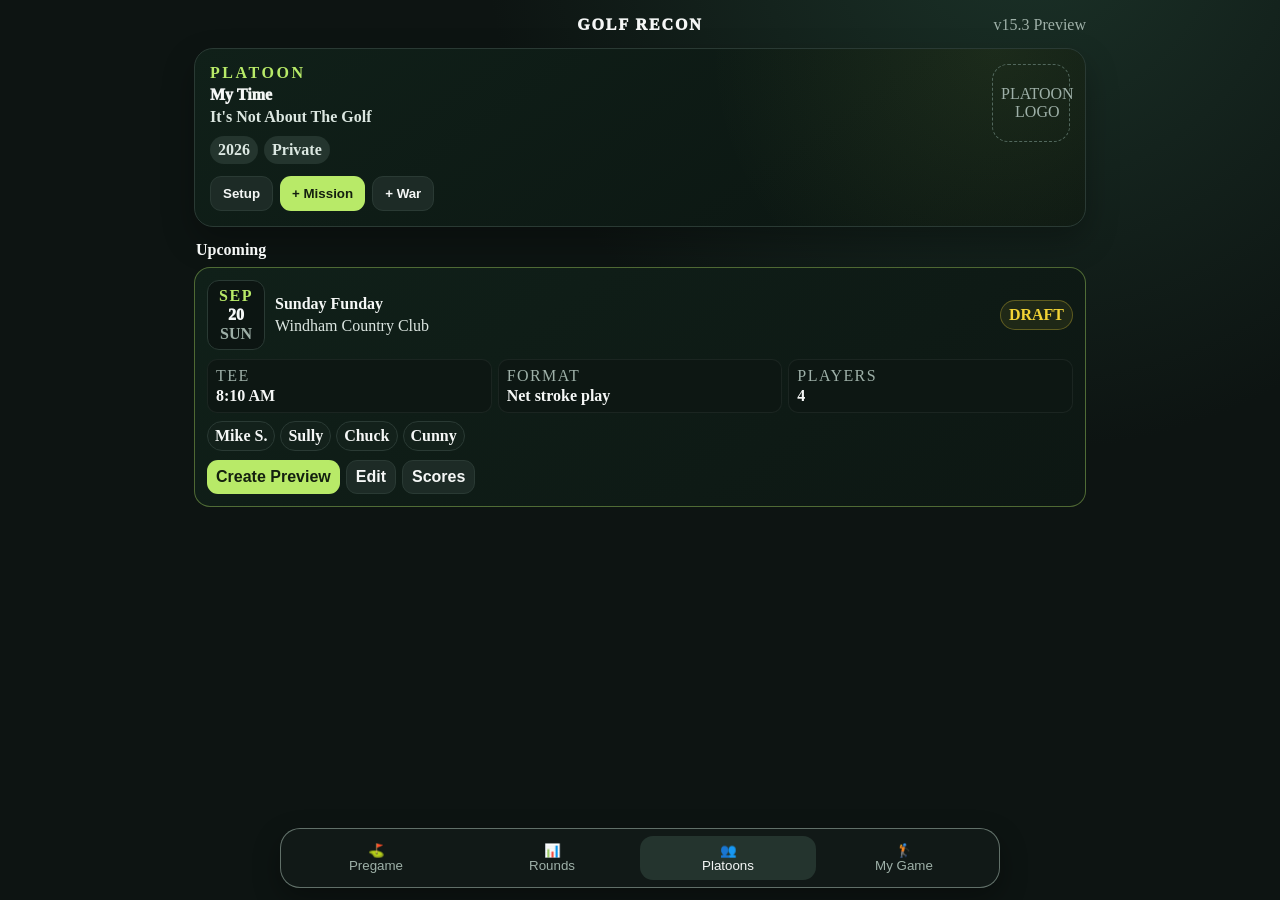
==== commit c463ed94: "Big-bang type system: Title / Subtitle / Data only Replace the font-size zoo across the app with thr" ====
--- a/platoons-v15.html
+++ b/platoons-v15.html
@@ -4,7 +4,7 @@
 <meta charset="utf-8"><meta name="viewport" content="width=device-width,initial-scale=1,viewport-fit=cover">
 <title>Golf Recon v15.3 Platoons</title>
 <style>
-:root{--bg:#0d1412;--panel:#15201c;--panel2:#1d2b26;--line:#2a3a34;--text:#f5f7f6;--muted:#9eb0a8;--accent:#b8ea68;--good:#72e090;--gold:#ffd98a;--shadow:0 14px 32px rgba(0,0,0,.28)}*{box-sizing:border-box}body{margin:0;background:radial-gradient(circle at 80% -10%,#1b3228 0,#0d1412 38%),var(--bg);color:var(--text);font:15px/1.4 Inter,ui-sans-serif,system-ui,-apple-system,BlinkMacSystemFont,"Segoe UI",sans-serif}.app{max-width:920px;margin:auto;min-height:100vh;padding:16px 14px 100px}.top{display:grid;grid-template-columns:1fr auto 1fr;align-items:center;margin-bottom:14px}.brand{text-align:center;font-size:23px;font-weight:950;letter-spacing:.12em}.version{font-size:10px;color:var(--muted);justify-self:end}.button{border:0;border-radius:11px;padding:9px 12px;font-weight:850;cursor:pointer}.primary{background:var(--accent);color:#14200f}.secondary{background:var(--panel2);color:var(--text);border:1px solid var(--line)}.card{background:rgba(21,32,28,.95);border:1px solid var(--line);border-radius:19px;padding:15px;box-shadow:var(--shadow)}.hq{display:grid;grid-template-columns:minmax(0,1fr) auto;gap:14px;align-items:start;background:radial-gradient(circle at 90% 0,rgba(184,234,104,.09),transparent 35%),linear-gradient(145deg,#102019,#0b1511)}.eyebrow{font-size:9px;letter-spacing:.16em;color:var(--accent);font-weight:900}.platoon-name{font-size:30px;font-weight:950;line-height:1;margin:5px 0}.motto{font-weight:800;color:#dce7e1}.badges{display:flex;gap:6px;flex-wrap:wrap;margin-top:10px}.badge,.tag{display:inline-flex;align-items:center;border-radius:999px;padding:5px 8px;background:#24352e;color:#dce8e2;font-size:10px;font-weight:800}.hq-actions{display:flex;gap:7px;margin-top:12px;flex-wrap:wrap}.platoon-logo{width:78px;height:78px;border-radius:16px;border:1px solid var(--line);background:#0b1511;object-fit:cover}.logo-placeholder{width:78px;height:78px;border-radius:16px;border:1px dashed #52685d;display:grid;place-items:center;color:var(--muted);font-size:10px;text-align:center;padding:8px}.section{margin-top:14px}.section-title{display:flex;justify-content:space-between;gap:10px;align-items:center;margin:0 2px 8px}.section-title h2{font-size:18px;margin:0}.stack{display:grid;gap:9px}.mission-card{background:#101914;border:1px solid var(--line);border-radius:16px;padding:12px}.mission-card.featured{border-color:rgba(184,234,104,.38);background:linear-gradient(145deg,#102019,#0d1713)}.mission-head{display:grid;grid-template-columns:58px minmax(0,1fr) auto;gap:10px;align-items:center}.date-tile{border:1px solid var(--line);border-radius:12px;background:#0c1512;text-align:center;padding:7px 4px;line-height:1}.date-tile .mon{font-size:8px;color:var(--accent);font-weight:900;letter-spacing:.1em}.date-tile .day{font-size:22px;font-weight:950;margin:3px 0}.date-tile .dow{font-size:8px;color:var(--muted);font-weight:800}.mission-title{font-size:17px;font-weight:900;line-height:1.15}.mission-course{font-size:11px;color:#dce6e1;margin-top:3px}.meta-grid{display:grid;grid-template-columns:repeat(3,minmax(0,1fr));gap:6px;margin-top:9px}.meta{border:1px solid rgba(255,255,255,.06);background:#0d1713;border-radius:10px;padding:7px 8px;min-width:0}.meta span{display:block;font-size:7px;color:var(--muted);text-transform:uppercase;letter-spacing:.09em}.meta strong{display:block;font-size:11px;margin-top:2px;white-space:nowrap;overflow:hidden;text-overflow:ellipsis}.players{display:flex;gap:5px;flex-wrap:wrap;margin-top:8px}.player-chip{font-size:9px;font-weight:800;border:1px solid var(--line);border-radius:999px;padding:5px 7px;background:#13211b}.player-chip.guest{border-style:dashed;color:var(--gold)}.mini-actions{display:flex;gap:6px;flex-wrap:wrap;margin-top:9px}.mini-actions .button{padding:7px 9px;font-size:9px}.preview,.summary{margin-top:9px;padding:9px 10px;background:#0d1713;border-radius:0 11px 11px 0}.preview{border-left:3px solid var(--accent)}.summary{border-left:3px solid var(--good)}.preview h4,.summary h4{margin:0 0 5px;font-size:12px}.preview p,.summary p{font-size:10px;color:#dce6e1;margin:0 0 5px}.draft{color:#f2d335;border:1px solid rgba(242,211,53,.3);background:rgba(242,211,53,.08)}.ready{color:var(--accent);border:1px solid rgba(184,234,104,.3);background:rgba(184,234,104,.07)}.complete{color:var(--good);border:1px solid rgba(111,225,143,.3);background:rgba(111,225,143,.07)}.war{color:#ffcf68;border:1px solid rgba(255,207,104,.35);background:rgba(255,207,104,.08)}.war-card{margin-top:10px}.war-head{display:flex;justify-content:space-between;gap:10px;align-items:flex-start}.war-head h3{margin:2px 0 0}.progress{height:7px;background:#0c1512;border-radius:999px;overflow:hidden;margin:10px 0}.progress span{display:block;height:100%;background:var(--accent)}.leaderboard{width:100%;border-collapse:collapse;margin-top:8px}.leaderboard th,.leaderboard td{padding:7px 5px;border-bottom:1px solid var(--line);text-align:left;font-size:10px}.leaderboard th{font-size:8px;color:var(--muted);text-transform:uppercase}.leaderboard td:nth-child(n+2),.leaderboard th:nth-child(n+2){text-align:right}.archive-row{display:grid;grid-template-columns:54px minmax(0,1fr) auto;gap:9px;align-items:center;padding:9px 0;border-bottom:1px solid rgba(255,255,255,.06)}.archive-row:last-child{border-bottom:0}.archive-actions{display:flex;gap:5px}.archive-actions .button{padding:6px 8px;font-size:8px}.bottom-nav{position:fixed;left:50%;bottom:12px;transform:translateX(-50%);width:min(720px,calc(100% - 24px));display:grid;grid-template-columns:repeat(4,1fr);background:rgba(18,27,24,.96);backdrop-filter:blur(14px);border:1px solid rgba(207,232,219,.42);border-radius:20px;padding:7px;box-shadow:0 10px 28px rgba(0,0,0,.32)}.nav{border:0;background:transparent;color:var(--muted);padding:7px;border-radius:13px}.nav span{display:block;font-size:18px}.nav small{font-size:11px}.nav.active{background:#24342e;color:var(--text)}dialog{border:0;padding:0;background:transparent;color:var(--text);width:min(640px,calc(100% - 24px))}dialog::backdrop{background:rgba(0,0,0,.75)}.dialog{max-height:calc(100dvh - 28px);overflow:auto;background:#16221d;border:1px solid var(--line);border-radius:22px;padding:18px}.dialog-head{display:flex;justify-content:space-between;gap:10px}.dialog-head h2{margin:3px 0}.x{border:0;background:transparent;color:var(--text);font-size:20px}.event-banner{margin-top:10px;background:linear-gradient(145deg,#0f1d17,#0b1511);border:1px solid var(--line);border-radius:15px;padding:12px}.event-banner .event-name{font-size:20px;font-weight:950}.event-course{font-size:12px;color:#dce6e1;margin-top:3px}.event-facts{display:flex;gap:6px;flex-wrap:wrap;margin-top:8px}.event-fact{font-size:9px;border:1px solid var(--line);border-radius:999px;padding:5px 7px;background:#13211b}.form-grid{display:grid;grid-template-columns:1fr 1fr;gap:9px}label{display:grid;gap:5px;margin-top:10px;font-weight:750;font-size:11px}input,select,textarea{width:100%;background:#0e1714;color:var(--text);border:1px solid var(--line);border-radius:11px;padding:10px;font:inherit}textarea{min-height:70px}.check-grid{display:grid;grid-template-columns:repeat(2,minmax(0,1fr));gap:6px;margin-top:7px}.check{display:flex;gap:7px;align-items:center;border:1px solid var(--line);border-radius:10px;background:#101914;padding:8px;font-size:10px}.check input{width:auto;margin:0}.guest-add{display:grid;grid-template-columns:1fr auto;gap:6px;margin-top:7px}.guest-list{display:flex;gap:5px;flex-wrap:wrap;margin-top:7px}.guest-pill{display:flex;gap:5px;align-items:center;border:1px dashed #6d6140;border-radius:999px;padding:5px 7px;font-size:9px;color:var(--gold)}.guest-pill button{border:0;background:transparent;color:var(--gold);padding:0}.dialog-actions{display:flex;justify-content:flex-end;gap:8px;margin-top:16px}.logo-upload{border:1px dashed #52685d;border-radius:14px;padding:12px;text-align:center;background:#101914;margin-top:9px}.logo-upload input{display:none}.radio-list{display:grid;gap:6px;margin-top:8px}.radio{display:flex;gap:8px;align-items:center;border:1px solid var(--line);border-radius:10px;padding:9px;background:#101914}.radio input{width:auto}@media(max-width:700px){.mission-head{grid-template-columns:54px minmax(0,1fr)}.mission-head>.tag{grid-column:2;justify-self:start}.meta-grid{grid-template-columns:repeat(3,minmax(0,1fr))}.form-grid{grid-template-columns:1fr}.archive-row{grid-template-columns:50px minmax(0,1fr)}.archive-actions{grid-column:2}.check-grid{grid-template-columns:1fr 1fr}.platoon-logo,.logo-placeholder{width:66px;height:66px}}
+:root{--bg:#0d1412;--panel:#15201c;--panel2:#1d2b26;--line:#2a3a34;--text:#f5f7f6;--muted:#9eb0a8;--accent:#b8ea68;--good:#72e090;--gold:#ffd98a;--shadow:0 14px 32px rgba(0,0,0,.28)}*{box-sizing:border-box}body{margin:0;background:radial-gradient(circle at 80% -10%,#1b3228 0,#0d1412 38%),var(--bg);color:var(--text);font:var(--fs-subtitle)/1.4 Inter,ui-sans-serif,system-ui,-apple-system,BlinkMacSystemFont,"Segoe UI",sans-serif}.app{max-width:920px;margin:auto;min-height:100vh;padding:16px 14px 100px}.top{display:grid;grid-template-columns:1fr auto 1fr;align-items:center;margin-bottom:14px}.brand{text-align:center;font-size:var(--fs-title);font-weight:950;letter-spacing:.12em}.version{font-size:var(--fs-data);color:var(--muted);justify-self:end}.button{border:0;border-radius:11px;padding:9px 12px;font-weight:850;cursor:pointer}.primary{background:var(--accent);color:#14200f}.secondary{background:var(--panel2);color:var(--text);border:1px solid var(--line)}.card{background:rgba(21,32,28,.95);border:1px solid var(--line);border-radius:19px;padding:15px;box-shadow:var(--shadow)}.hq{display:grid;grid-template-columns:minmax(0,1fr) auto;gap:14px;align-items:start;background:radial-gradient(circle at 90% 0,rgba(184,234,104,.09),transparent 35%),linear-gradient(145deg,#102019,#0b1511)}.eyebrow{font-size:var(--fs-data);letter-spacing:.16em;color:var(--accent);font-weight:900}.platoon-name{font-size:var(--fs-title);font-weight:950;line-height:1;margin:5px 0}.motto{font-weight:800;color:#dce7e1}.badges{display:flex;gap:6px;flex-wrap:wrap;margin-top:10px}.badge,.tag{display:inline-flex;align-items:center;border-radius:999px;padding:5px 8px;background:#24352e;color:#dce8e2;font-size:var(--fs-data);font-weight:800}.hq-actions{display:flex;gap:7px;margin-top:12px;flex-wrap:wrap}.platoon-logo{width:78px;height:78px;border-radius:16px;border:1px solid var(--line);background:#0b1511;object-fit:cover}.logo-placeholder{width:78px;height:78px;border-radius:16px;border:1px dashed #52685d;display:grid;place-items:center;color:var(--muted);font-size:var(--fs-data);text-align:center;padding:8px}.section{margin-top:14px}.section-title{display:flex;justify-content:space-between;gap:10px;align-items:center;margin:0 2px 8px}.section-title h2{font-size:var(--fs-subtitle);margin:0}.stack{display:grid;gap:9px}.mission-card{background:#101914;border:1px solid var(--line);border-radius:16px;padding:12px}.mission-card.featured{border-color:rgba(184,234,104,.38);background:linear-gradient(145deg,#102019,#0d1713)}.mission-head{display:grid;grid-template-columns:58px minmax(0,1fr) auto;gap:10px;align-items:center}.date-tile{border:1px solid var(--line);border-radius:12px;background:#0c1512;text-align:center;padding:7px 4px;line-height:1}.date-tile .mon{font-size:var(--fs-data);color:var(--accent);font-weight:900;letter-spacing:.1em}.date-tile .day{font-size:var(--fs-title);font-weight:950;margin:3px 0}.date-tile .dow{font-size:var(--fs-data);color:var(--muted);font-weight:800}.mission-title{font-size:var(--fs-subtitle);font-weight:900;line-height:1.15}.mission-course{font-size:var(--fs-data);color:#dce6e1;margin-top:3px}.meta-grid{display:grid;grid-template-columns:repeat(3,minmax(0,1fr));gap:6px;margin-top:9px}.meta{border:1px solid rgba(255,255,255,.06);background:#0d1713;border-radius:10px;padding:7px 8px;min-width:0}.meta span{display:block;font-size:var(--fs-data);color:var(--muted);text-transform:uppercase;letter-spacing:.09em}.meta strong{display:block;font-size:var(--fs-data);margin-top:2px;white-space:nowrap;overflow:hidden;text-overflow:ellipsis}.players{display:flex;gap:5px;flex-wrap:wrap;margin-top:8px}.player-chip{font-size:var(--fs-data);font-weight:800;border:1px solid var(--line);border-radius:999px;padding:5px 7px;background:#13211b}.player-chip.guest{border-style:dashed;color:var(--gold)}.mini-actions{display:flex;gap:6px;flex-wrap:wrap;margin-top:9px}.mini-actions .button{padding:7px 9px;font-size:var(--fs-data)}.preview,.summary{margin-top:9px;padding:9px 10px;background:#0d1713;border-radius:0 11px 11px 0}.preview{border-left:3px solid var(--accent)}.summary{border-left:3px solid var(--good)}.preview h4,.summary h4{margin:0 0 5px;font-size:var(--fs-data)}.preview p,.summary p{font-size:var(--fs-data);color:#dce6e1;margin:0 0 5px}.draft{color:#f2d335;border:1px solid rgba(242,211,53,.3);background:rgba(242,211,53,.08)}.ready{color:var(--accent);border:1px solid rgba(184,234,104,.3);background:rgba(184,234,104,.07)}.complete{color:var(--good);border:1px solid rgba(111,225,143,.3);background:rgba(111,225,143,.07)}.war{color:#ffcf68;border:1px solid rgba(255,207,104,.35);background:rgba(255,207,104,.08)}.war-card{margin-top:10px}.war-head{display:flex;justify-content:space-between;gap:10px;align-items:flex-start}.war-head h3{margin:2px 0 0}.progress{height:7px;background:#0c1512;border-radius:999px;overflow:hidden;margin:10px 0}.progress span{display:block;height:100%;background:var(--accent)}.leaderboard{width:100%;border-collapse:collapse;margin-top:8px}.leaderboard th,.leaderboard td{padding:7px 5px;border-bottom:1px solid var(--line);text-align:left;font-size:var(--fs-data)}.leaderboard th{font-size:var(--fs-data);color:var(--muted);text-transform:uppercase}.leaderboard td:nth-child(n+2),.leaderboard th:nth-child(n+2){text-align:right}.archive-row{display:grid;grid-template-columns:54px minmax(0,1fr) auto;gap:9px;align-items:center;padding:9px 0;border-bottom:1px solid rgba(255,255,255,.06)}.archive-row:last-child{border-bottom:0}.archive-actions{display:flex;gap:5px}.archive-actions .button{padding:6px 8px;font-size:var(--fs-data)}.bottom-nav{position:fixed;left:50%;bottom:12px;transform:translateX(-50%);width:min(720px,calc(100% - 24px));display:grid;grid-template-columns:repeat(4,1fr);background:rgba(18,27,24,.96);backdrop-filter:blur(14px);border:1px solid rgba(207,232,219,.42);border-radius:20px;padding:7px;box-shadow:0 10px 28px rgba(0,0,0,.32)}.nav{border:0;background:transparent;color:var(--muted);padding:7px;border-radius:13px}.nav span{display:block;font-size:var(--fs-subtitle)}.nav small{font-size:var(--fs-data)}.nav.active{background:#24342e;color:var(--text)}dialog{border:0;padding:0;background:transparent;color:var(--text);width:min(640px,calc(100% - 24px))}dialog::backdrop{background:rgba(0,0,0,.75)}.dialog{max-height:calc(100dvh - 28px);overflow:auto;background:#16221d;border:1px solid var(--line);border-radius:22px;padding:18px}.dialog-head{display:flex;justify-content:space-between;gap:10px}.dialog-head h2{margin:3px 0}.x{border:0;background:transparent;color:var(--text);font-size:var(--fs-title)}.event-banner{margin-top:10px;background:linear-gradient(145deg,#0f1d17,#0b1511);border:1px solid var(--line);border-radius:15px;padding:12px}.event-banner .event-name{font-size:var(--fs-title);font-weight:950}.event-course{font-size:var(--fs-data);color:#dce6e1;margin-top:3px}.event-facts{display:flex;gap:6px;flex-wrap:wrap;margin-top:8px}.event-fact{font-size:var(--fs-data);border:1px solid var(--line);border-radius:999px;padding:5px 7px;background:#13211b}.form-grid{display:grid;grid-template-columns:1fr 1fr;gap:9px}label{display:grid;gap:5px;margin-top:10px;font-weight:750;font-size:var(--fs-data)}input,select,textarea{width:100%;background:#0e1714;color:var(--text);border:1px solid var(--line);border-radius:11px;padding:10px;font:inherit}textarea{min-height:70px}.check-grid{display:grid;grid-template-columns:repeat(2,minmax(0,1fr));gap:6px;margin-top:7px}.check{display:flex;gap:7px;align-items:center;border:1px solid var(--line);border-radius:10px;background:#101914;padding:8px;font-size:var(--fs-data)}.check input{width:auto;margin:0}.guest-add{display:grid;grid-template-columns:1fr auto;gap:6px;margin-top:7px}.guest-list{display:flex;gap:5px;flex-wrap:wrap;margin-top:7px}.guest-pill{display:flex;gap:5px;align-items:center;border:1px dashed #6d6140;border-radius:999px;padding:5px 7px;font-size:var(--fs-data);color:var(--gold)}.guest-pill button{border:0;background:transparent;color:var(--gold);padding:0}.dialog-actions{display:flex;justify-content:flex-end;gap:8px;margin-top:16px}.logo-upload{border:1px dashed #52685d;border-radius:14px;padding:12px;text-align:center;background:#101914;margin-top:9px}.logo-upload input{display:none}.radio-list{display:grid;gap:6px;margin-top:8px}.radio{display:flex;gap:8px;align-items:center;border:1px solid var(--line);border-radius:10px;padding:9px;background:#101914}.radio input{width:auto}@media(max-width:700px){.mission-head{grid-template-columns:54px minmax(0,1fr)}.mission-head>.tag{grid-column:2;justify-self:start}.meta-grid{grid-template-columns:repeat(3,minmax(0,1fr))}.form-grid{grid-template-columns:1fr}.archive-row{grid-template-columns:50px minmax(0,1fr)}.archive-actions{grid-column:2}.check-grid{grid-template-columns:1fr 1fr}.platoon-logo,.logo-placeholder{width:66px;height:66px}}
 </style>
 </head>
 <body><div class="app"><div class="top"><div></div><div class="brand">GOLF RECON</div><div class="version">v15.3 Preview</div></div><main id="app"></main></div>
